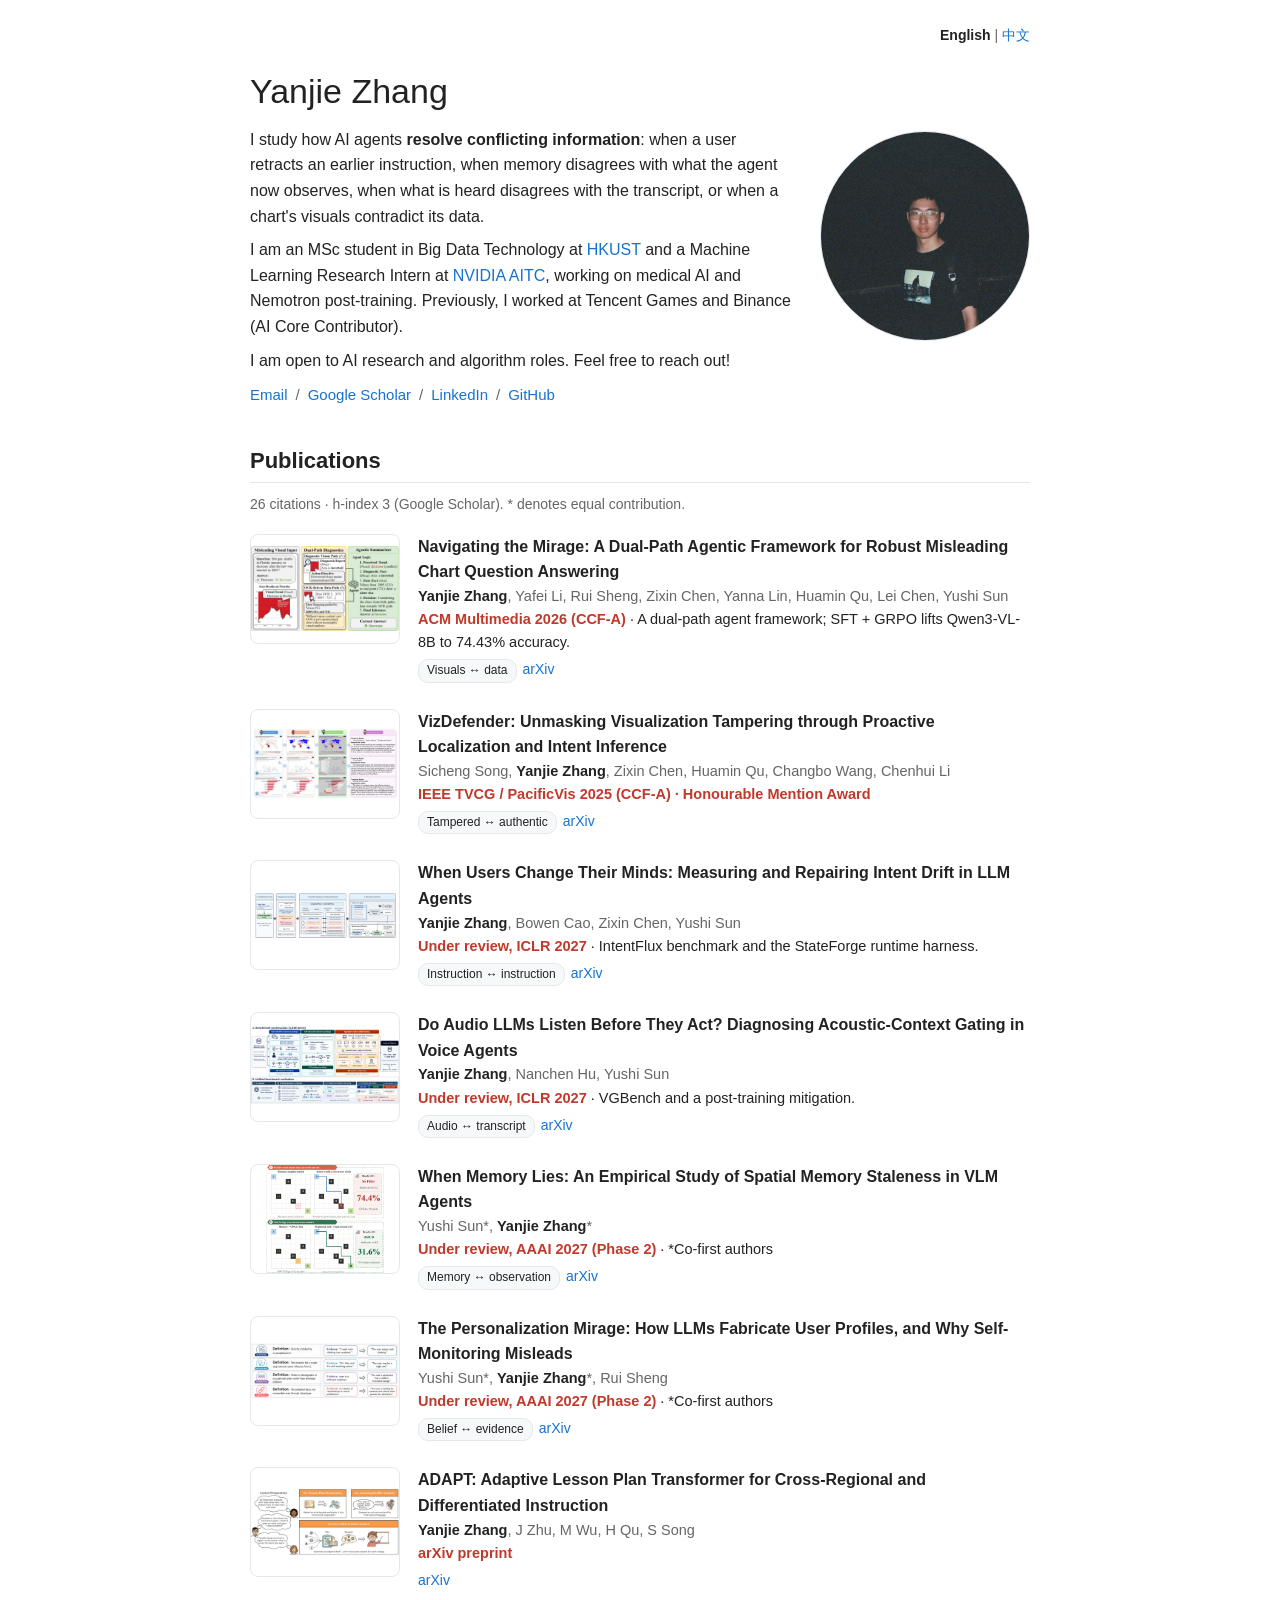
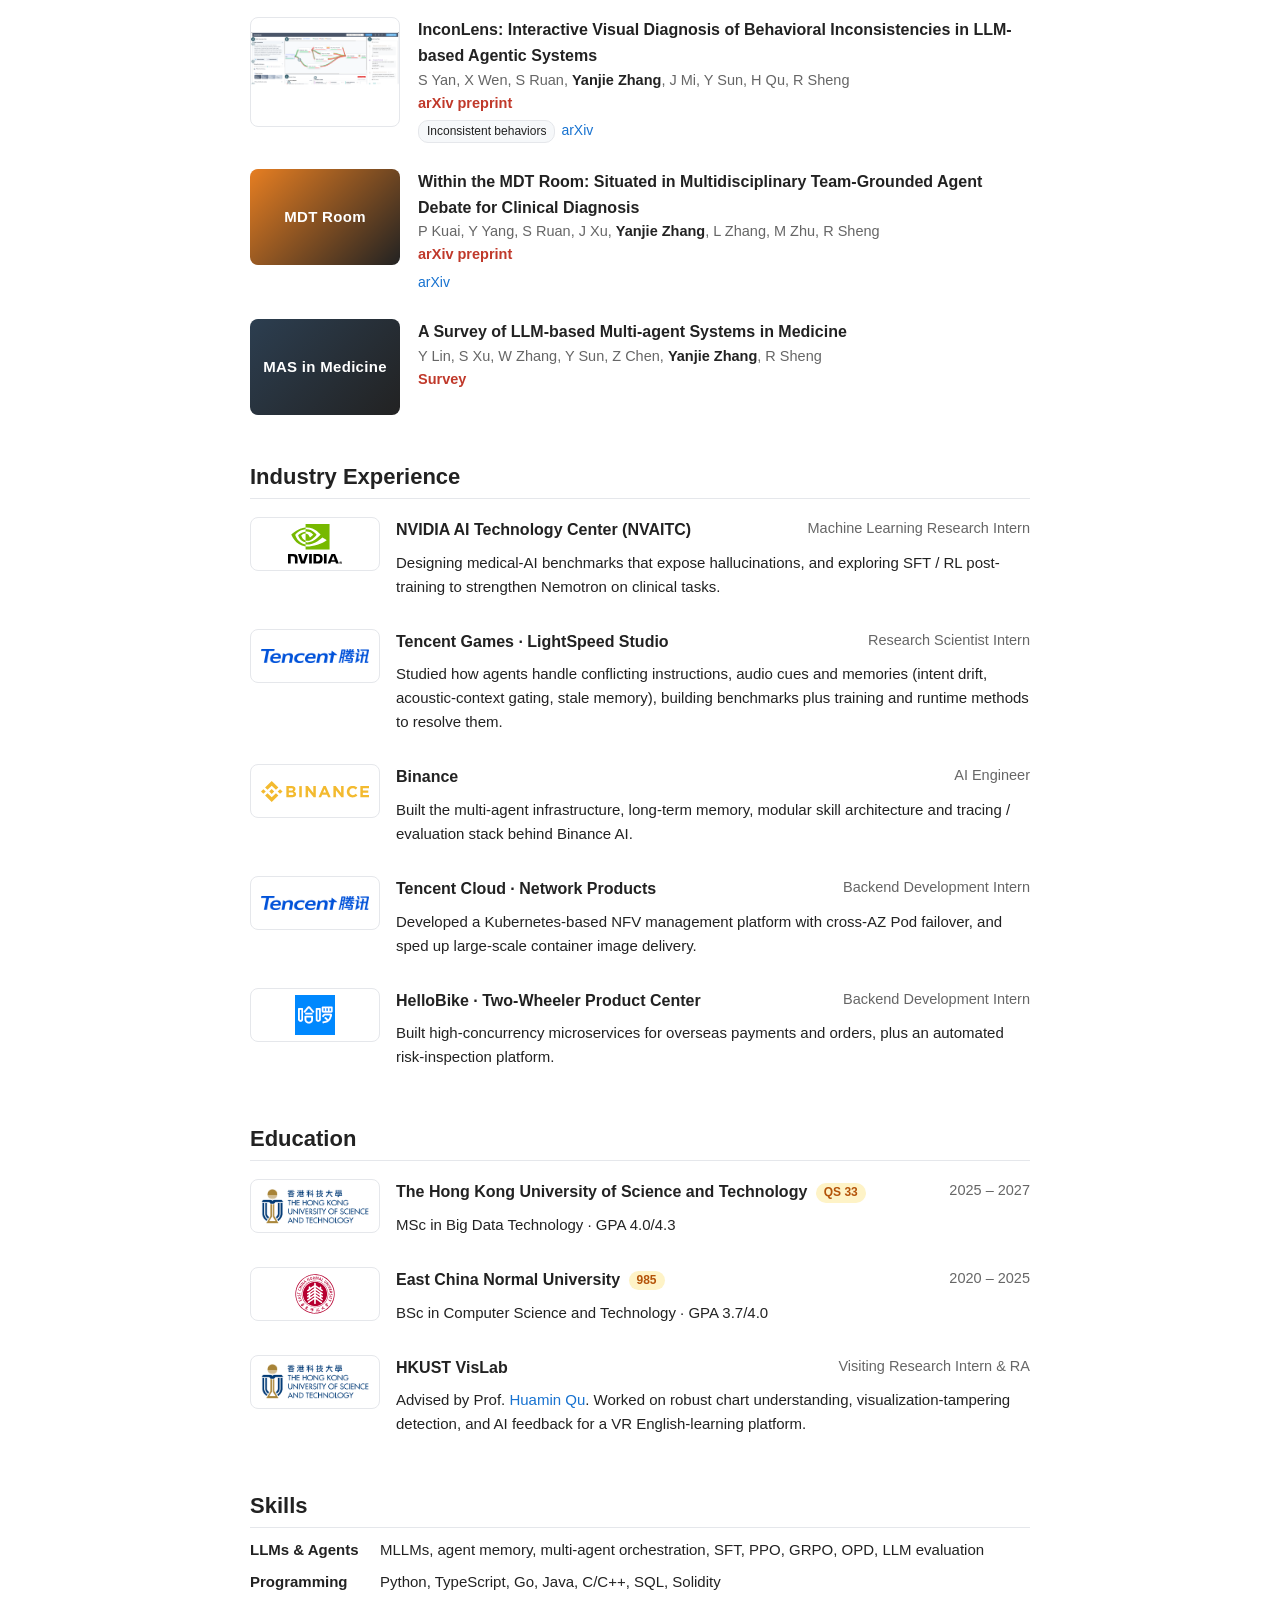
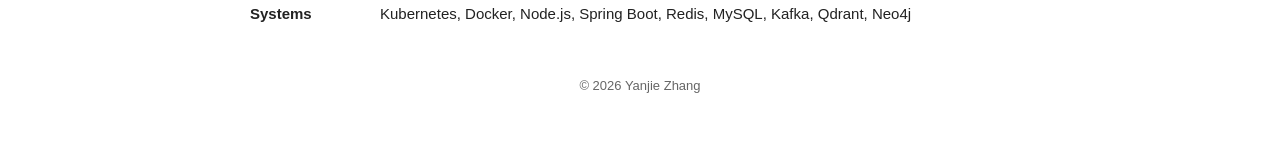
==== index.html @ 0772590c "Add personal website (EN/ZH) Co-Authored-By: Claude Sonnet 5.5 <noreply@anthropic.com>" ====
<!doctype html>
<html lang="en"><head><meta charset="utf-8"><meta name="viewport" content="width=device-width,initial-scale=1">
<title>Yanjie Zhang</title>
<meta name="description" content="Yanjie Zhang — researching how AI agents resolve conflicting information. MSc at HKUST, research intern at NVIDIA AITC.">
<link rel="stylesheet" href="assets/style.css"></head><body><div class="wrap">
<div class="lang"><b>English</b> | <a href="zh/">中文</a></div>
<div class="intro"><div class="text"><h1>Yanjie Zhang</h1>
<p>I study how AI agents <b>resolve conflicting information</b>: when a user retracts an earlier instruction, when memory disagrees with what the agent now observes, when what is heard disagrees with the transcript, or when a chart's visuals contradict its data.</p>
<p>I am an MSc student in Big Data Technology at <a href='https://hkust.edu.hk'>HKUST</a> and a Machine Learning Research Intern at <a href='https://www.nvidia.com'>NVIDIA AITC</a>, working on medical AI and Nemotron post-training. Previously, I worked at Tencent Games and Binance (AI Core Contributor).</p>
<p>I am open to AI research and algorithm roles. Feel free to reach out!</p>
<div class="links"><a href="mailto:yjzhang416@gmail.com">Email</a><a href="https://scholar.google.com/citations?user=QmD_SgkAAAAJ">Google Scholar</a><a href="https://www.linkedin.com/in/zhangyanjie/">LinkedIn</a><a href="https://github.com/doudouwer">GitHub</a></div></div>
<img src="assets/avatar.jpg" alt="Yanjie Zhang"></div>
<h2>Publications</h2>
<p style="font-size:14px;color:var(--muted)">26 citations · h-index 3 (Google Scholar). * denotes equal contribution.</p>
<div class="pub"><div class="thumb img"><img src="assets/teasers/mirage.png" alt="MIRAGE" loading="lazy"></div><div><div class="t">Navigating the Mirage: A Dual-Path Agentic Framework for Robust Misleading Chart Question Answering</div><div class="a"><b>Yanjie Zhang</b>, Yafei Li, Rui Sheng, Zixin Chen, Yanna Lin, Huamin Qu, Lei Chen, Yushi Sun</div><div class="v"><em>ACM Multimedia 2026 (CCF-A)</em> · A dual-path agent framework; SFT + GRPO lifts Qwen3-VL-8B to 74.43% accuracy.</div><div class="l"><span class="tag" data-tip="A chart's visual trend says one thing, its underlying data another." tabindex="0">Visuals ↔ data</span><a href="https://arxiv.org/abs/2603.28583">arXiv</a></div></div></div><div class="pub"><div class="thumb img"><img src="assets/teasers/vizdefender.jpg" alt="VizDefender" loading="lazy"></div><div><div class="t">VizDefender: Unmasking Visualization Tampering through Proactive Localization and Intent Inference</div><div class="a">Sicheng Song, <b>Yanjie Zhang</b>, Zixin Chen, Huamin Qu, Changbo Wang, Chenhui Li</div><div class="v"><em>IEEE TVCG / PacificVis 2025 (CCF-A) · Honourable Mention Award</em></div><div class="l"><span class="tag" data-tip="The tampered chart contradicts the original; localize where and infer why." tabindex="0">Tampered ↔ authentic</span><a href="https://arxiv.org/abs/2512.18853">arXiv</a></div></div></div><div class="pub"><div class="thumb img"><img src="assets/teasers/intentflux.jpg" alt="IntentFlux" loading="lazy"></div><div><div class="t">When Users Change Their Minds: Measuring and Repairing Intent Drift in LLM Agents</div><div class="a"><b>Yanjie Zhang</b>, Bowen Cao, Zixin Chen, Yushi Sun</div><div class="v"><em>Under review, ICLR 2027</em> · IntentFlux benchmark and the StateForge runtime harness.</div><div class="l"><span class="tag" data-tip="The user's later instruction retracts or replaces an earlier one." tabindex="0">Instruction ↔ instruction</span><a href="https://arxiv.org/abs/2609.32520">arXiv</a></div></div></div><div class="pub"><div class="thumb img"><img src="assets/teasers/vgbench.jpg" alt="VGBench" loading="lazy"></div><div><div class="t">Do Audio LLMs Listen Before They Act? Diagnosing Acoustic-Context Gating in Voice Agents</div><div class="a"><b>Yanjie Zhang</b>, Nanchen Hu, Yushi Sun</div><div class="v"><em>Under review, ICLR 2027</em> · VGBench and a post-training mitigation.</div><div class="l"><span class="tag" data-tip="The transcript says "act", the acoustic scene says "not for me"." tabindex="0">Audio ↔ transcript</span><a href="https://arxiv.org/abs/2609.32536">arXiv</a></div></div></div><div class="pub"><div class="thumb img"><img src="assets/teasers/memory.png" alt="When Memory Lies" loading="lazy"></div><div><div class="t">When Memory Lies: An Empirical Study of Spatial Memory Staleness in VLM Agents</div><div class="a">Yushi Sun*, <b>Yanjie Zhang</b>*</div><div class="v"><em>Under review, AAAI 2027 (Phase 2)</em> · *Co-first authors</div><div class="l"><span class="tag" data-tip="The agent's stored memory no longer matches what it now observes." tabindex="0">Memory ↔ observation</span><a href="https://arxiv.org/abs/2608.04574">arXiv</a></div></div></div><div class="pub"><div class="thumb img"><img src="assets/teasers/mirage2.jpg" alt="Personalization Mirage" loading="lazy"></div><div><div class="t">The Personalization Mirage: How LLMs Fabricate User Profiles, and Why Self-Monitoring Misleads</div><div class="a">Yushi Sun*, <b>Yanjie Zhang</b>*, Rui Sheng</div><div class="v"><em>Under review, AAAI 2027 (Phase 2)</em> · *Co-first authors</div><div class="l"><span class="tag" data-tip="The model's inferred profile goes beyond the evidence it was given." tabindex="0">Belief ↔ evidence</span><a href="https://arxiv.org/abs/2608.04570">arXiv</a></div></div></div><div class="pub"><div class="thumb img"><img src="assets/teasers/adapt.jpg" alt="ADAPT" loading="lazy"></div><div><div class="t">ADAPT: Adaptive Lesson Plan Transformer for Cross-Regional and Differentiated Instruction</div><div class="a"><b>Yanjie Zhang</b>, J Zhu, M Wu, H Qu, S Song</div><div class="v"><em>arXiv preprint</em></div><div class="l"><a href="https://arxiv.org/abs/2606.17633">arXiv</a></div></div></div><div class="pub"><div class="thumb img"><img src="assets/teasers/inconlens.png" alt="InconLens" loading="lazy"></div><div><div class="t">InconLens: Interactive Visual Diagnosis of Behavioral Inconsistencies in LLM-based Agentic Systems</div><div class="a">S Yan, X Wen, S Ruan, <b>Yanjie Zhang</b>, J Mi, Y Sun, H Qu, R Sheng</div><div class="v"><em>arXiv preprint</em></div><div class="l"><span class="tag" data-tip="The agent's behaviors across runs disagree with each other." tabindex="0">Inconsistent behaviors</span><a href="https://arxiv.org/abs/2603.28106">arXiv</a></div></div></div><div class="pub"><div class="thumb" style="background:linear-gradient(135deg,#e67e22,#222)">MDT Room</div><div><div class="t">Within the MDT Room: Situated in Multidisciplinary Team-Grounded Agent Debate for Clinical Diagnosis</div><div class="a">P Kuai, Y Yang, S Ruan, J Xu, <b>Yanjie Zhang</b>, L Zhang, M Zhu, R Sheng</div><div class="v"><em>arXiv preprint</em></div><div class="l"><a href="https://arxiv.org/abs/2603.28393">arXiv</a></div></div></div><div class="pub"><div class="thumb" style="background:linear-gradient(135deg,#2c3e50,#222)">MAS in Medicine</div><div><div class="t">A Survey of LLM-based Multi-agent Systems in Medicine</div><div class="a">Y Lin, S Xu, W Zhang, Y Sun, Z Chen, <b>Yanjie Zhang</b>, R Sheng</div><div class="v"><em>Survey</em></div><div class="l"></div></div></div>
<h2>Industry Experience</h2><div class="item"><div class="logo"><img src="assets/logos/nvidia.svg" alt=""></div><div class="body"><div class="h"><span class="n">NVIDIA AI Technology Center (NVAITC)</span><span class="r">Machine Learning Research Intern</span></div><p>Designing medical-AI benchmarks that expose hallucinations, and exploring SFT / RL post-training to strengthen Nemotron on clinical tasks.</p></div></div><div class="item"><div class="logo"><img src="assets/logos/tencent.svg" alt=""></div><div class="body"><div class="h"><span class="n">Tencent Games · LightSpeed Studio</span><span class="r">Research Scientist Intern</span></div><p>Studied how agents handle conflicting instructions, audio cues and memories (intent drift, acoustic-context gating, stale memory), building benchmarks plus training and runtime methods to resolve them.</p></div></div><div class="item"><div class="logo"><img src="assets/logos/binance.svg" alt=""></div><div class="body"><div class="h"><span class="n">Binance</span><span class="r">AI Engineer</span></div><p>Built the multi-agent infrastructure, long-term memory, modular skill architecture and tracing / evaluation stack behind Binance AI.</p></div></div><div class="item"><div class="logo"><img src="assets/logos/tencent.svg" alt=""></div><div class="body"><div class="h"><span class="n">Tencent Cloud · Network Products</span><span class="r">Backend Development Intern</span></div><p>Developed a Kubernetes-based NFV management platform with cross-AZ Pod failover, and sped up large-scale container image delivery.</p></div></div><div class="item"><div class="logo"><img src="assets/logos/hellobike.png" alt="HelloBike"></div><div class="body"><div class="h"><span class="n">HelloBike · Two-Wheeler Product Center</span><span class="r">Backend Development Intern</span></div><p>Built high-concurrency microservices for overseas payments and orders, plus an automated risk-inspection platform.</p></div></div>
<h2>Education</h2><div class="item"><div class="logo"><img src="assets/logos/hkust.png" alt="HKUST"></div><div class="body"><div class="h"><span class="n">The Hong Kong University of Science and Technology <span class="badge">QS 33</span></span><span class="r">2025 – 2027</span></div><p>MSc in Big Data Technology · GPA 4.0/4.3</p></div></div>
<div class="item"><div class="logo"><img src="assets/logos/ecnu.svg" alt="ECNU"></div><div class="body"><div class="h"><span class="n">East China Normal University <span class="badge">985</span></span><span class="r">2020 – 2025</span></div><p>BSc in Computer Science and Technology · GPA 3.7/4.0</p></div></div>
<div class="item"><div class="logo"><img src="assets/logos/hkust.png" alt="HKUST"></div><div class="body"><div class="h"><span class="n">HKUST VisLab</span><span class="r">Visiting Research Intern & RA</span></div><p>Advised by Prof. <a href='https://huamin.org'>Huamin Qu</a>. Worked on robust chart understanding, visualization-tampering detection, and AI feedback for a VR English-learning platform.</p></div></div>
<h2>Skills</h2><div class="skills">
<p><b>LLMs &amp; Agents</b>MLLMs, agent memory, multi-agent orchestration, SFT, PPO, GRPO, OPD, LLM evaluation</p>
<p><b>Programming</b>Python, TypeScript, Go, Java, C/C++, SQL, Solidity</p>
<p><b>Systems</b>Kubernetes, Docker, Node.js, Spring Boot, Redis, MySQL, Kafka, Qdrant, Neo4j</p></div>
<footer>© 2026 Yanjie Zhang</footer></div><script src="assets/site.js"></script></body></html>
---- assets/style.css ----
:root{--bg:#fff;--fg:#222;--muted:#666;--link:#1772d0;--hl:#f09228;--card:#f6f8fa;--line:#e5e7eb}
@media(prefers-color-scheme:dark){:root{--bg:#14171a;--fg:#e6e6e6;--muted:#9aa0a6;--link:#6ab0ff;--hl:#f5a54a;--card:#1d2125;--line:#2b3036}}
*{box-sizing:border-box}
body{margin:0;background:var(--bg);color:var(--fg);font:16px/1.6 Lato,"Helvetica Neue",Arial,"PingFang SC","Hiragino Sans GB","Microsoft YaHei",sans-serif}
a{color:var(--link);text-decoration:none}a:hover{color:var(--hl);text-decoration:underline}
.wrap{max-width:820px;margin:0 auto;padding:24px 20px 60px}
.lang{text-align:right;font-size:14px;color:var(--muted)}
.lang b{color:var(--fg)}
.intro{display:flex;gap:28px;align-items:center;margin:18px 0 8px}
.intro .text{flex:1}
.intro img{width:210px;height:210px;border-radius:50%;object-fit:cover;border:1px solid var(--line)}
h1{font-size:34px;font-weight:400;margin:0 0 4px}
h2{font-size:22px;font-weight:600;margin:36px 0 10px;padding-bottom:4px;border-bottom:1px solid var(--line)}
p{margin:8px 0}
.links{margin-top:10px;font-size:15px}
.links a+a::before{content:"/";color:var(--muted);margin:0 8px}
.news{list-style:none;padding:0;margin:0}
.news li{display:flex;gap:14px;margin:6px 0}
.news .d{flex:0 0 78px;color:var(--muted);font-size:14px;padding-top:2px}
.pub{display:flex;gap:18px;margin:18px 0;align-items:flex-start}
.thumb{flex:0 0 150px;height:96px;border-radius:8px;display:flex;align-items:center;justify-content:center;color:#fff;font-weight:700;font-size:15px;text-align:center;padding:6px;letter-spacing:.3px}
.pub .t{font-weight:700}
.pub .a{font-size:14.5px;color:var(--muted)}
.pub .a b{color:var(--fg);font-weight:700}
.pub .v{font-size:14.5px}
.pub .v em{color:#c0392b;font-style:normal;font-weight:600}
.tag{display:inline-block;font-size:12px;padding:1px 8px;border-radius:10px;background:var(--card);border:1px solid var(--line);margin-right:6px}
.pub .l{font-size:14px;margin-top:2px}
.item{margin:14px 0}
.item .h{display:flex;justify-content:space-between;gap:10px;flex-wrap:wrap}
.item .h .n{font-weight:700}
.item .h .r{color:var(--muted);font-size:14.5px}
.item p{font-size:15px;color:var(--fg)}
.skills p{font-size:15px}
.skills b{display:inline-block;min-width:130px}
footer{margin-top:50px;color:var(--muted);font-size:13px;text-align:center}
@media(max-width:640px){.intro{flex-direction:column-reverse;text-align:left;align-items:flex-start}.intro img{width:160px;height:160px}.pub{flex-direction:column}.thumb{flex:none;width:100%}.news .d{flex-basis:64px}}
.thumb img{width:100%;height:100%;object-fit:contain;border-radius:8px}
.thumb.img{background:#fff;border:1px solid var(--line);padding:0;height:110px}
.pub .l{margin-top:4px}
.item{display:flex;gap:16px;align-items:flex-start}
.item .logo{flex:0 0 84px;height:28px;display:flex;align-items:center;margin-top:2px}
.item .logo img{max-width:84px;max-height:26px;object-fit:contain}
.item .logo span{font-size:12px;font-weight:700;color:#fff;background:#6b7280;border-radius:5px;padding:2px 7px;letter-spacing:.4px}
.item .body{flex:1;min-width:0}
.theme{background:var(--card);border:1px solid var(--line);border-radius:10px;padding:10px 16px;margin:14px 0}
.theme ul{margin:6px 0 4px;padding-left:20px;font-size:15px}
@media(max-width:640px){.item{flex-direction:column;gap:6px}.thumb.img{height:auto;aspect-ratio:16/9}}
.item .logo{flex:0 0 130px;height:54px;background:#fff;border:1px solid var(--line);border-radius:8px;padding:6px 10px;justify-content:center;margin-top:0}
.item .logo img{max-width:100%;max-height:100%;width:auto;height:auto}
.item .logo span{background:none;color:#444;font-size:13px}
.badge{display:inline-block;font-size:12px;font-weight:600;color:#b45309;background:#fef3c7;border-radius:10px;padding:0 8px;margin-left:4px;vertical-align:1px}
@media(max-width:640px){.item .logo{flex:none;width:130px}}
/* interactions */
.pub,.item{transition:transform .2s,background .2s;border-radius:10px}
.pub{padding:8px;margin:10px -8px}
.pub:hover{background:var(--card)}
.thumb.img{overflow:hidden;cursor:zoom-in}
.thumb.img img{transition:transform .35s}
.pub:hover .thumb.img img{transform:scale(1.06)}
.item{padding:8px;margin:6px -8px}
.item:hover{background:var(--card)}
.item .logo{transition:transform .2s,box-shadow .2s}
.item:hover .logo{transform:translateY(-2px);box-shadow:0 4px 12px rgba(0,0,0,.12)}
.tag{position:relative;cursor:help}
.tag[data-tip]::after{content:attr(data-tip);position:absolute;left:0;bottom:calc(100% + 8px);width:230px;background:var(--fg);color:var(--bg);font-size:12.5px;line-height:1.4;padding:7px 10px;border-radius:8px;opacity:0;transform:translateY(4px);pointer-events:none;transition:.18s;z-index:5;white-space:normal}
.tag[data-tip]:hover::after,.tag[data-tip]:focus::after{opacity:1;transform:none}
.reveal{opacity:0;transform:translateY(14px);transition:opacity .6s,transform .6s}
.reveal.in{opacity:1;transform:none}
.lb{position:fixed;inset:0;background:rgba(0,0,0,.82);display:flex;align-items:center;justify-content:center;z-index:50;cursor:zoom-out;opacity:0;pointer-events:none;transition:opacity .2s;padding:20px}
.lb.on{opacity:1;pointer-events:auto}
.lb img{max-width:min(1100px,100%);max-height:90vh;background:#fff;border-radius:10px}
@media(prefers-reduced-motion:reduce){.reveal{opacity:1;transform:none;transition:none}.pub:hover .thumb.img img{transform:none}}
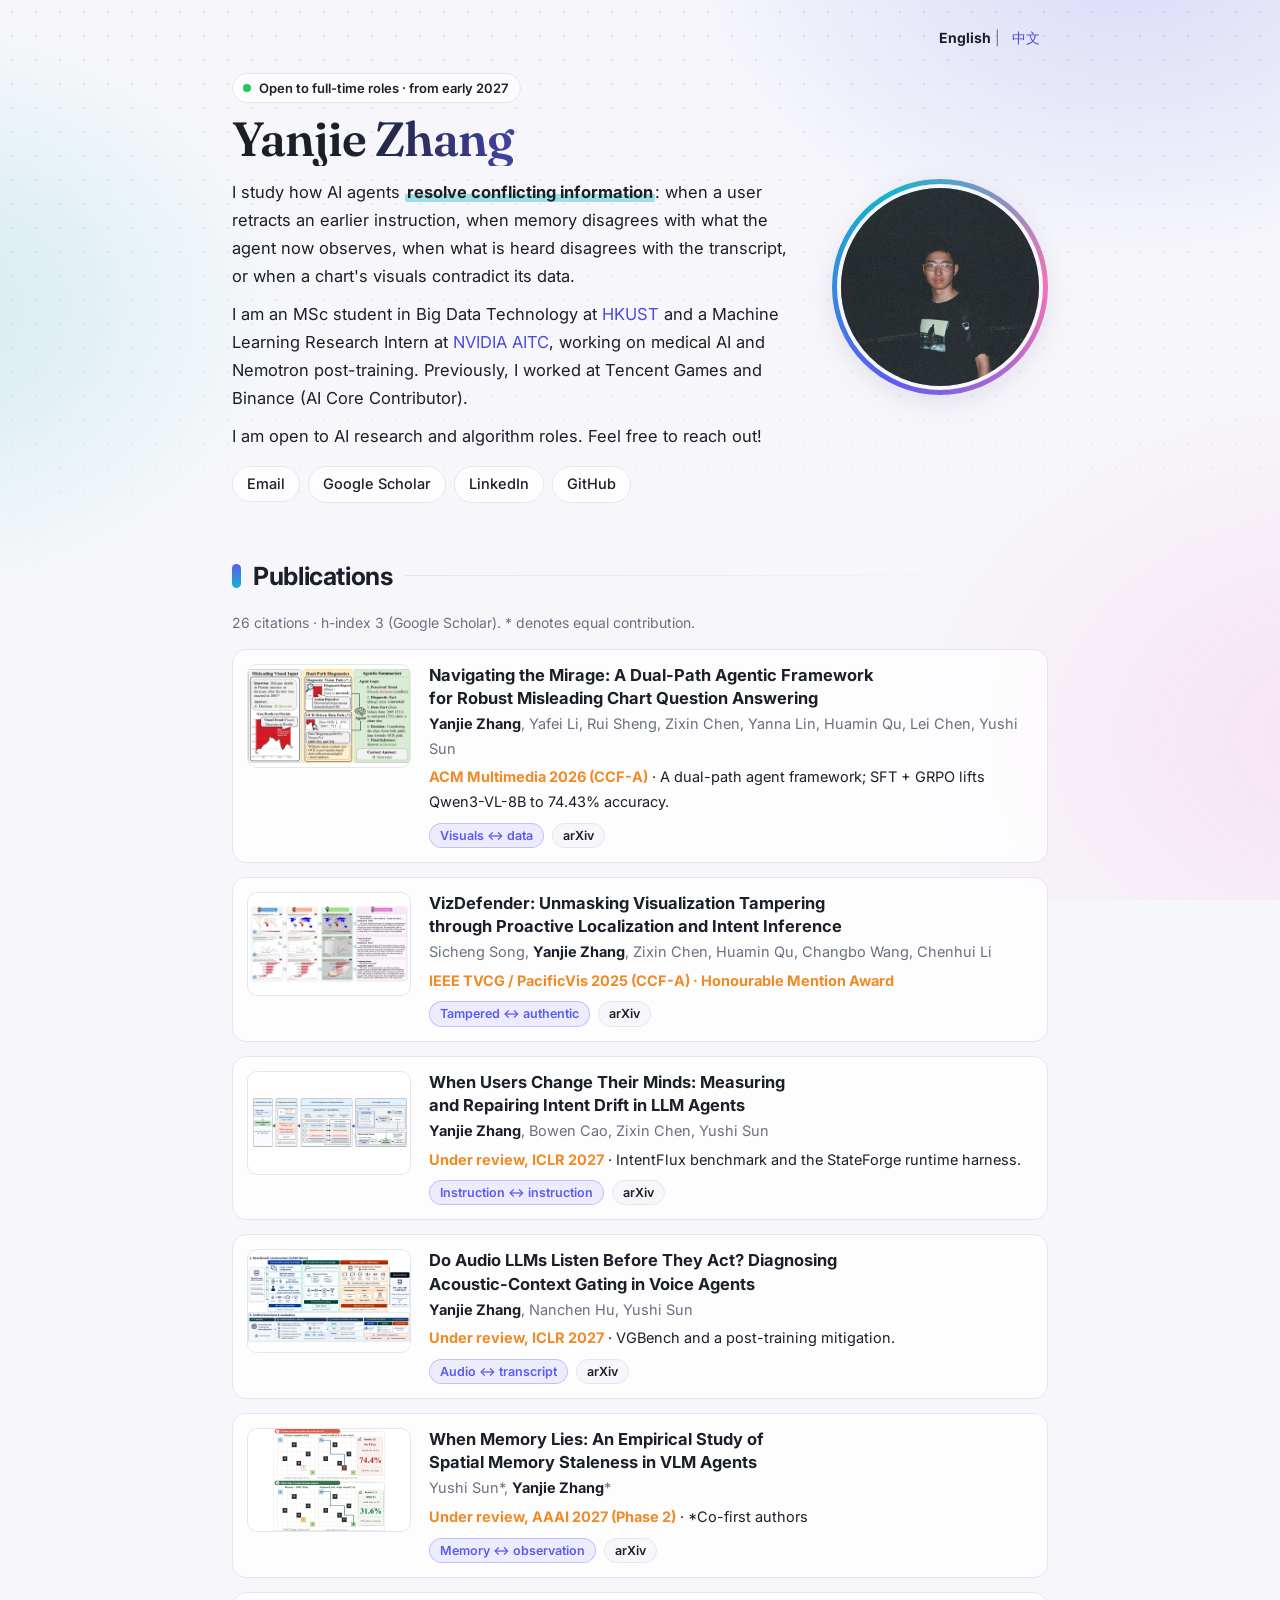
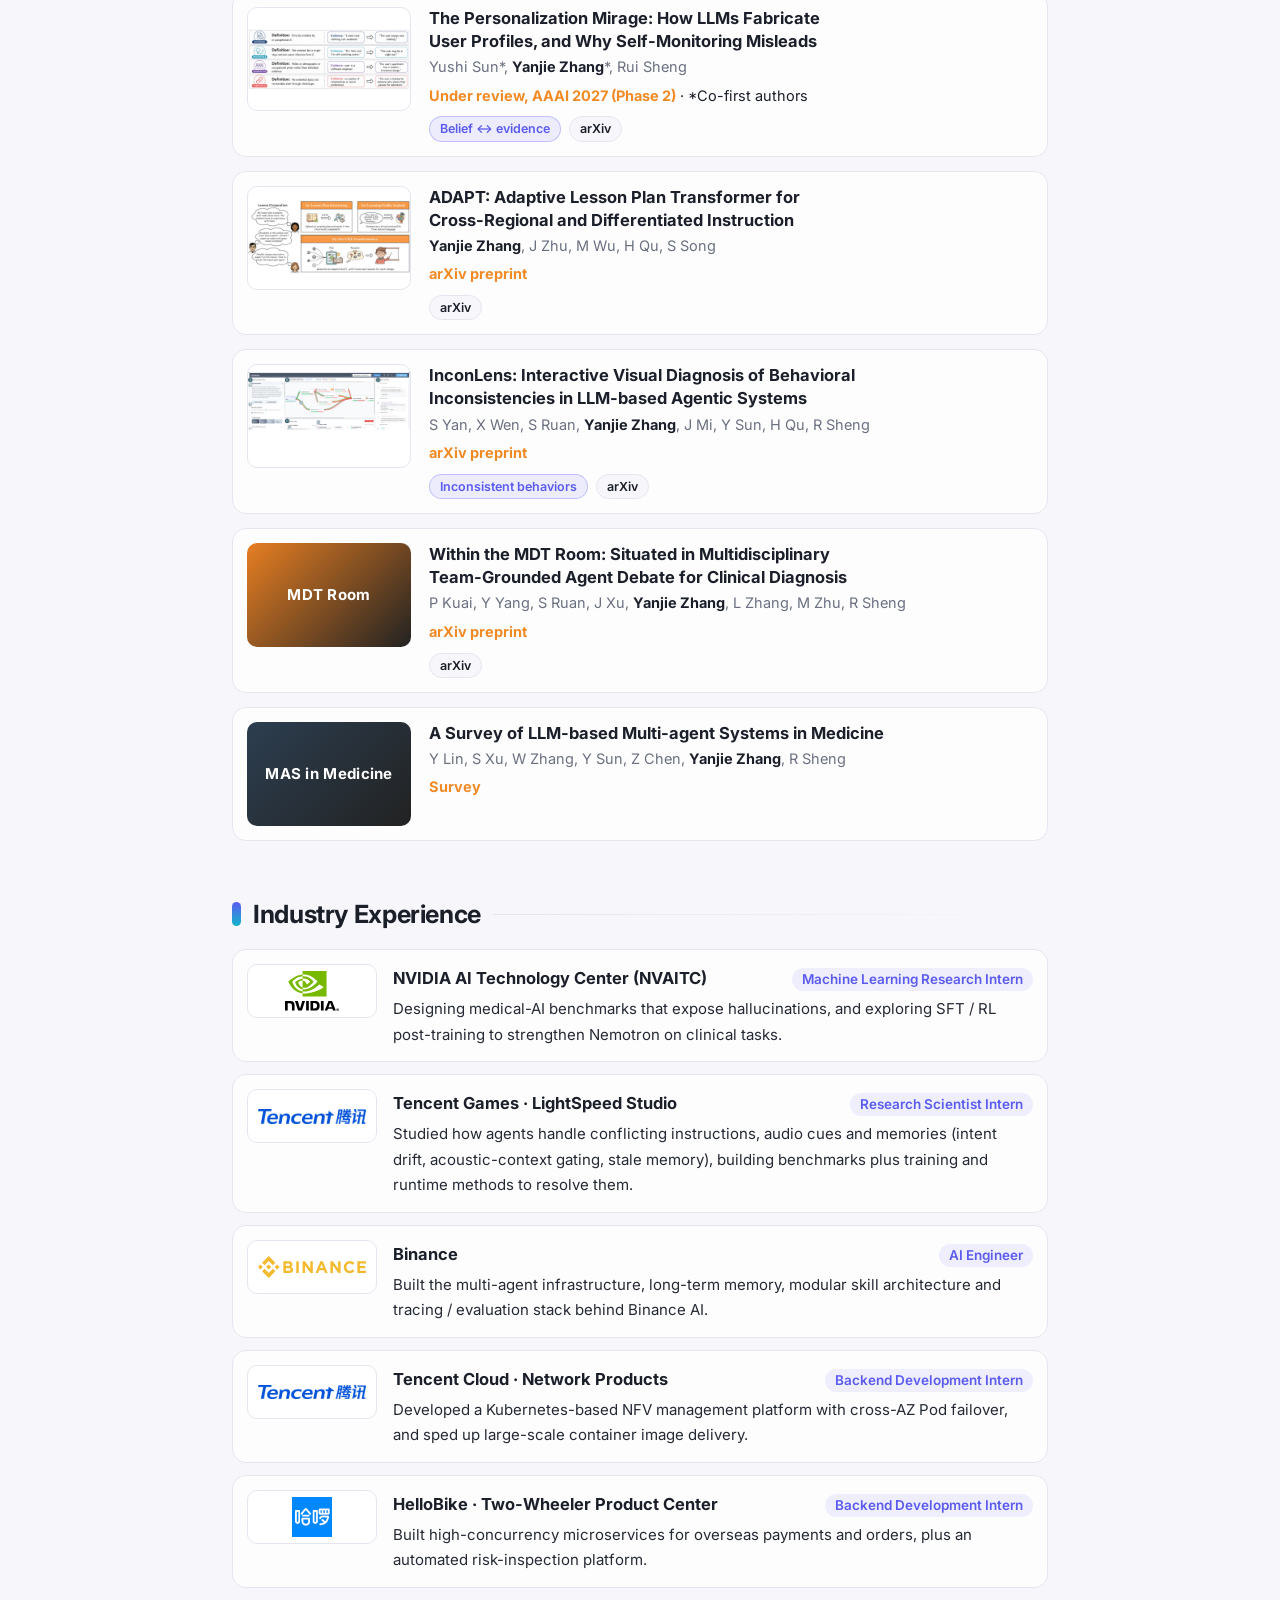
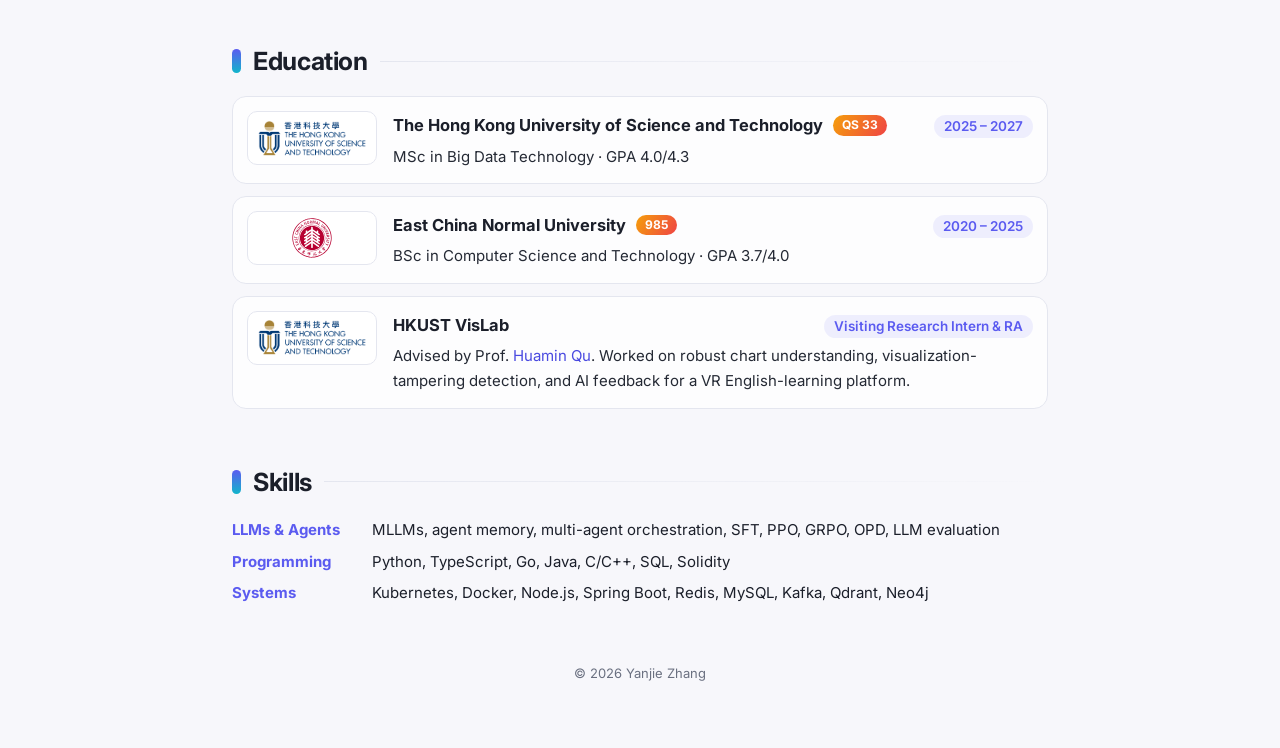
==== commit fcd9685b: "Refresh typography, background and card styling Co-Authored-By: Claude Sonnet 5.5 <noreply@anthropic" ====
--- a/index.html
+++ b/index.html
@@ -2,16 +2,16 @@
 <html lang="en"><head><meta charset="utf-8"><meta name="viewport" content="width=device-width,initial-scale=1">
 <title>Yanjie Zhang</title>
 <meta name="description" content="Yanjie Zhang — researching how AI agents resolve conflicting information. MSc at HKUST, research intern at NVIDIA AITC.">
-<link rel="stylesheet" href="assets/style.css"></head><body><div class="wrap">
+<link rel="preconnect" href="https://fonts.googleapis.com"><link rel="preconnect" href="https://fonts.gstatic.com" crossorigin><link rel="stylesheet" href="https://fonts.googleapis.com/css2?family=Fraunces:opsz,wght@9..144,600&family=Inter:wght@400;500;600;700&display=swap"><link rel="stylesheet" href="assets/style.css"></head><body><div class="wrap">
 <div class="lang"><b>English</b> | <a href="zh/">中文</a></div>
-<div class="intro"><div class="text"><h1>Yanjie Zhang</h1>
-<p>I study how AI agents <b>resolve conflicting information</b>: when a user retracts an earlier instruction, when memory disagrees with what the agent now observes, when what is heard disagrees with the transcript, or when a chart's visuals contradict its data.</p>
+<div class="intro"><div class="text"><div class="status"><i></i>Open to full-time roles · from early 2027</div><h1>Yanjie Zhang</h1>
+<p>I study how AI agents <b class='hl'>resolve conflicting information</b>: when a user retracts an earlier instruction, when memory disagrees with what the agent now observes, when what is heard disagrees with the transcript, or when a chart's visuals contradict its data.</p>
 <p>I am an MSc student in Big Data Technology at <a href='https://hkust.edu.hk'>HKUST</a> and a Machine Learning Research Intern at <a href='https://www.nvidia.com'>NVIDIA AITC</a>, working on medical AI and Nemotron post-training. Previously, I worked at Tencent Games and Binance (AI Core Contributor).</p>
 <p>I am open to AI research and algorithm roles. Feel free to reach out!</p>
 <div class="links"><a href="mailto:yjzhang416@gmail.com">Email</a><a href="https://scholar.google.com/citations?user=QmD_SgkAAAAJ">Google Scholar</a><a href="https://www.linkedin.com/in/zhangyanjie/">LinkedIn</a><a href="https://github.com/doudouwer">GitHub</a></div></div>
-<img src="assets/avatar.jpg" alt="Yanjie Zhang"></div>
+<div class="avatar"><img src="assets/avatar.jpg" alt="Yanjie Zhang"></div></div>
 <h2>Publications</h2>
-<p style="font-size:14px;color:var(--muted)">26 citations · h-index 3 (Google Scholar). * denotes equal contribution.</p>
+<p class="meta">26 citations · h-index 3 (Google Scholar). * denotes equal contribution.</p>
 <div class="pub"><div class="thumb img"><img src="assets/teasers/mirage.png" alt="MIRAGE" loading="lazy"></div><div><div class="t">Navigating the Mirage: A Dual-Path Agentic Framework for Robust Misleading Chart Question Answering</div><div class="a"><b>Yanjie Zhang</b>, Yafei Li, Rui Sheng, Zixin Chen, Yanna Lin, Huamin Qu, Lei Chen, Yushi Sun</div><div class="v"><em>ACM Multimedia 2026 (CCF-A)</em> · A dual-path agent framework; SFT + GRPO lifts Qwen3-VL-8B to 74.43% accuracy.</div><div class="l"><span class="tag" data-tip="A chart's visual trend says one thing, its underlying data another." tabindex="0">Visuals ↔ data</span><a href="https://arxiv.org/abs/2603.28583">arXiv</a></div></div></div><div class="pub"><div class="thumb img"><img src="assets/teasers/vizdefender.jpg" alt="VizDefender" loading="lazy"></div><div><div class="t">VizDefender: Unmasking Visualization Tampering through Proactive Localization and Intent Inference</div><div class="a">Sicheng Song, <b>Yanjie Zhang</b>, Zixin Chen, Huamin Qu, Changbo Wang, Chenhui Li</div><div class="v"><em>IEEE TVCG / PacificVis 2025 (CCF-A) · Honourable Mention Award</em></div><div class="l"><span class="tag" data-tip="The tampered chart contradicts the original; localize where and infer why." tabindex="0">Tampered ↔ authentic</span><a href="https://arxiv.org/abs/2512.18853">arXiv</a></div></div></div><div class="pub"><div class="thumb img"><img src="assets/teasers/intentflux.jpg" alt="IntentFlux" loading="lazy"></div><div><div class="t">When Users Change Their Minds: Measuring and Repairing Intent Drift in LLM Agents</div><div class="a"><b>Yanjie Zhang</b>, Bowen Cao, Zixin Chen, Yushi Sun</div><div class="v"><em>Under review, ICLR 2027</em> · IntentFlux benchmark and the StateForge runtime harness.</div><div class="l"><span class="tag" data-tip="The user's later instruction retracts or replaces an earlier one." tabindex="0">Instruction ↔ instruction</span><a href="https://arxiv.org/abs/2609.32520">arXiv</a></div></div></div><div class="pub"><div class="thumb img"><img src="assets/teasers/vgbench.jpg" alt="VGBench" loading="lazy"></div><div><div class="t">Do Audio LLMs Listen Before They Act? Diagnosing Acoustic-Context Gating in Voice Agents</div><div class="a"><b>Yanjie Zhang</b>, Nanchen Hu, Yushi Sun</div><div class="v"><em>Under review, ICLR 2027</em> · VGBench and a post-training mitigation.</div><div class="l"><span class="tag" data-tip="The transcript says "act", the acoustic scene says "not for me"." tabindex="0">Audio ↔ transcript</span><a href="https://arxiv.org/abs/2609.32536">arXiv</a></div></div></div><div class="pub"><div class="thumb img"><img src="assets/teasers/memory.png" alt="When Memory Lies" loading="lazy"></div><div><div class="t">When Memory Lies: An Empirical Study of Spatial Memory Staleness in VLM Agents</div><div class="a">Yushi Sun*, <b>Yanjie Zhang</b>*</div><div class="v"><em>Under review, AAAI 2027 (Phase 2)</em> · *Co-first authors</div><div class="l"><span class="tag" data-tip="The agent's stored memory no longer matches what it now observes." tabindex="0">Memory ↔ observation</span><a href="https://arxiv.org/abs/2608.04574">arXiv</a></div></div></div><div class="pub"><div class="thumb img"><img src="assets/teasers/mirage2.jpg" alt="Personalization Mirage" loading="lazy"></div><div><div class="t">The Personalization Mirage: How LLMs Fabricate User Profiles, and Why Self-Monitoring Misleads</div><div class="a">Yushi Sun*, <b>Yanjie Zhang</b>*, Rui Sheng</div><div class="v"><em>Under review, AAAI 2027 (Phase 2)</em> · *Co-first authors</div><div class="l"><span class="tag" data-tip="The model's inferred profile goes beyond the evidence it was given." tabindex="0">Belief ↔ evidence</span><a href="https://arxiv.org/abs/2608.04570">arXiv</a></div></div></div><div class="pub"><div class="thumb img"><img src="assets/teasers/adapt.jpg" alt="ADAPT" loading="lazy"></div><div><div class="t">ADAPT: Adaptive Lesson Plan Transformer for Cross-Regional and Differentiated Instruction</div><div class="a"><b>Yanjie Zhang</b>, J Zhu, M Wu, H Qu, S Song</div><div class="v"><em>arXiv preprint</em></div><div class="l"><a href="https://arxiv.org/abs/2606.17633">arXiv</a></div></div></div><div class="pub"><div class="thumb img"><img src="assets/teasers/inconlens.png" alt="InconLens" loading="lazy"></div><div><div class="t">InconLens: Interactive Visual Diagnosis of Behavioral Inconsistencies in LLM-based Agentic Systems</div><div class="a">S Yan, X Wen, S Ruan, <b>Yanjie Zhang</b>, J Mi, Y Sun, H Qu, R Sheng</div><div class="v"><em>arXiv preprint</em></div><div class="l"><span class="tag" data-tip="The agent's behaviors across runs disagree with each other." tabindex="0">Inconsistent behaviors</span><a href="https://arxiv.org/abs/2603.28106">arXiv</a></div></div></div><div class="pub"><div class="thumb" style="background:linear-gradient(135deg,#e67e22,#222)">MDT Room</div><div><div class="t">Within the MDT Room: Situated in Multidisciplinary Team-Grounded Agent Debate for Clinical Diagnosis</div><div class="a">P Kuai, Y Yang, S Ruan, J Xu, <b>Yanjie Zhang</b>, L Zhang, M Zhu, R Sheng</div><div class="v"><em>arXiv preprint</em></div><div class="l"><a href="https://arxiv.org/abs/2603.28393">arXiv</a></div></div></div><div class="pub"><div class="thumb" style="background:linear-gradient(135deg,#2c3e50,#222)">MAS in Medicine</div><div><div class="t">A Survey of LLM-based Multi-agent Systems in Medicine</div><div class="a">Y Lin, S Xu, W Zhang, Y Sun, Z Chen, <b>Yanjie Zhang</b>, R Sheng</div><div class="v"><em>Survey</em></div><div class="l"></div></div></div>
 <h2>Industry Experience</h2><div class="item"><div class="logo"><img src="assets/logos/nvidia.svg" alt=""></div><div class="body"><div class="h"><span class="n">NVIDIA AI Technology Center (NVAITC)</span><span class="r">Machine Learning Research Intern</span></div><p>Designing medical-AI benchmarks that expose hallucinations, and exploring SFT / RL post-training to strengthen Nemotron on clinical tasks.</p></div></div><div class="item"><div class="logo"><img src="assets/logos/tencent.svg" alt=""></div><div class="body"><div class="h"><span class="n">Tencent Games · LightSpeed Studio</span><span class="r">Research Scientist Intern</span></div><p>Studied how agents handle conflicting instructions, audio cues and memories (intent drift, acoustic-context gating, stale memory), building benchmarks plus training and runtime methods to resolve them.</p></div></div><div class="item"><div class="logo"><img src="assets/logos/binance.svg" alt=""></div><div class="body"><div class="h"><span class="n">Binance</span><span class="r">AI Engineer</span></div><p>Built the multi-agent infrastructure, long-term memory, modular skill architecture and tracing / evaluation stack behind Binance AI.</p></div></div><div class="item"><div class="logo"><img src="assets/logos/tencent.svg" alt=""></div><div class="body"><div class="h"><span class="n">Tencent Cloud · Network Products</span><span class="r">Backend Development Intern</span></div><p>Developed a Kubernetes-based NFV management platform with cross-AZ Pod failover, and sped up large-scale container image delivery.</p></div></div><div class="item"><div class="logo"><img src="assets/logos/hellobike.png" alt="HelloBike"></div><div class="body"><div class="h"><span class="n">HelloBike · Two-Wheeler Product Center</span><span class="r">Backend Development Intern</span></div><p>Built high-concurrency microservices for overseas payments and orders, plus an automated risk-inspection platform.</p></div></div>
 <h2>Education</h2><div class="item"><div class="logo"><img src="assets/logos/hkust.png" alt="HKUST"></div><div class="body"><div class="h"><span class="n">The Hong Kong University of Science and Technology <span class="badge">QS 33</span></span><span class="r">2025 – 2027</span></div><p>MSc in Big Data Technology · GPA 4.0/4.3</p></div></div>
--- a/assets/style.css
+++ b/assets/style.css
@@ -1,73 +1,95 @@
-:root{--bg:#fff;--fg:#222;--muted:#666;--link:#1772d0;--hl:#f09228;--card:#f6f8fa;--line:#e5e7eb}
-@media(prefers-color-scheme:dark){:root{--bg:#14171a;--fg:#e6e6e6;--muted:#9aa0a6;--link:#6ab0ff;--hl:#f5a54a;--card:#1d2125;--line:#2b3036}}
+:root{
+  --bg:#f7f7fb;--fg:#1b1f2a;--muted:#6a7080;--panel:rgba(255,255,255,.72);--line:#e4e6ef;
+  --a1:#5b5bf0;--a2:#12b5cb;--link:#4a4ae0;--hl:#f08a24;--card:#f0f1f8;
+  --b1:rgba(99,102,241,.20);--b2:rgba(20,184,166,.16);--b3:rgba(244,114,182,.14);--dot:rgba(90,95,140,.16);
+  --shadow:0 8px 28px rgba(60,66,120,.12)
+}
+@media(prefers-color-scheme:dark){:root{
+  --bg:#0b0e1a;--fg:#e8eaf3;--muted:#9aa1b5;--panel:rgba(24,28,46,.72);--line:#252a40;
+  --a1:#8b8bff;--a2:#4fd6e6;--link:#9aa0ff;--hl:#ffb15c;--card:#161a2c;
+  --b1:rgba(99,102,241,.28);--b2:rgba(20,184,166,.18);--b3:rgba(236,72,153,.14);--dot:rgba(160,170,230,.14);
+  --shadow:0 10px 30px rgba(0,0,0,.45)}}
 *{box-sizing:border-box}
-body{margin:0;background:var(--bg);color:var(--fg);font:16px/1.6 Lato,"Helvetica Neue",Arial,"PingFang SC","Hiragino Sans GB","Microsoft YaHei",sans-serif}
-a{color:var(--link);text-decoration:none}a:hover{color:var(--hl);text-decoration:underline}
-.wrap{max-width:820px;margin:0 auto;padding:24px 20px 60px}
+html{scroll-behavior:smooth}
+::selection{background:var(--a1);color:#fff}
+body{margin:0;background:var(--bg);color:var(--fg);font:16.5px/1.7 Inter,"Helvetica Neue",Arial,"PingFang SC","Hiragino Sans GB","Microsoft YaHei",sans-serif;-webkit-font-smoothing:antialiased;position:relative;min-height:100vh}
+body::before{content:"";position:fixed;inset:0;z-index:-2;pointer-events:none;
+  background:radial-gradient(640px 460px at 88% -6%,var(--b1),transparent 70%),radial-gradient(520px 420px at -6% 34%,var(--b2),transparent 70%),radial-gradient(640px 520px at 104% 82%,var(--b3),transparent 70%);
+  animation:drift 40s ease-in-out infinite alternate}
+body::after{content:"";position:fixed;inset:0;z-index:-1;pointer-events:none;
+  background-image:radial-gradient(circle,var(--dot) 1px,transparent 1.2px);background-size:24px 24px;
+  -webkit-mask-image:linear-gradient(180deg,#000,transparent 75%);mask-image:linear-gradient(180deg,#000,transparent 75%)}
+@keyframes drift{from{background-position:0 0,0 0,0 0}to{background-position:30px 20px,-24px 30px,-30px -20px}}
+a{color:var(--link);text-decoration:none;transition:color .15s}a:hover{color:var(--a2)}
+.wrap{max-width:860px;margin:0 auto;padding:26px 22px 64px}
 .lang{text-align:right;font-size:14px;color:var(--muted)}
 .lang b{color:var(--fg)}
-.intro{display:flex;gap:28px;align-items:center;margin:18px 0 8px}
+.lang a{padding:2px 8px;border-radius:999px}.lang a:hover{background:var(--card)}
+.intro{display:flex;gap:34px;align-items:center;margin:22px 0 6px}
 .intro .text{flex:1}
-.intro img{width:210px;height:210px;border-radius:50%;object-fit:cover;border:1px solid var(--line)}
-h1{font-size:34px;font-weight:400;margin:0 0 4px}
-h2{font-size:22px;font-weight:600;margin:36px 0 10px;padding-bottom:4px;border-bottom:1px solid var(--line)}
+.avatar{position:relative;flex:0 0 auto;width:216px;height:216px;border-radius:50%;padding:5px;background:conic-gradient(from 210deg,var(--a1),var(--a2),#f472b6,var(--a1));box-shadow:var(--shadow)}
+.avatar img{width:100%;height:100%;border-radius:50%;object-fit:cover;display:block;border:4px solid var(--bg)}
+.status{display:inline-flex;align-items:center;gap:8px;font-size:13px;font-weight:600;color:var(--fg);background:var(--panel);border:1px solid var(--line);border-radius:999px;padding:3px 12px 3px 10px;margin-bottom:10px;backdrop-filter:blur(6px)}
+.status i{width:8px;height:8px;border-radius:50%;background:#22c55e;box-shadow:0 0 0 0 rgba(34,197,94,.6);animation:ping 2s infinite}
+@keyframes ping{70%{box-shadow:0 0 0 8px rgba(34,197,94,0)}100%{box-shadow:0 0 0 0 rgba(34,197,94,0)}}
+h1{font-family:Fraunces,"Songti SC","Noto Serif SC",Georgia,serif;font-size:48px;line-height:1.1;font-weight:600;letter-spacing:-.02em;margin:0 0 12px;
+  background:linear-gradient(100deg,var(--fg) 20%,var(--a1) 70%,var(--a2));-webkit-background-clip:text;background-clip:text;color:transparent;text-wrap:balance}
+.text p{margin:10px 0;font-size:16.5px}
+.hl{font-weight:700;color:var(--fg);background:linear-gradient(transparent 58%,color-mix(in srgb,var(--a2) 38%,transparent) 58%);padding:0 2px;border-radius:2px}
+.links{margin-top:16px;display:flex;flex-wrap:wrap;gap:8px;font-size:14.5px}
+.links a{padding:5px 14px;border:1px solid var(--line);border-radius:999px;background:var(--panel);color:var(--fg);font-weight:500;transition:.18s;backdrop-filter:blur(6px)}
+.links a:hover{border-color:var(--a1);color:var(--a1);transform:translateY(-2px);box-shadow:var(--shadow)}
+h2{font-size:25px;font-weight:700;letter-spacing:-.015em;margin:52px 0 14px;display:flex;align-items:center;gap:12px}
+h2::before{content:"";width:9px;height:24px;border-radius:5px;background:linear-gradient(180deg,var(--a1),var(--a2))}
+h2::after{content:"";flex:1;height:1px;background:linear-gradient(90deg,var(--line),transparent)}
 p{margin:8px 0}
-.links{margin-top:10px;font-size:15px}
-.links a+a::before{content:"/";color:var(--muted);margin:0 8px}
-.news{list-style:none;padding:0;margin:0}
-.news li{display:flex;gap:14px;margin:6px 0}
-.news .d{flex:0 0 78px;color:var(--muted);font-size:14px;padding-top:2px}
-.pub{display:flex;gap:18px;margin:18px 0;align-items:flex-start}
-.thumb{flex:0 0 150px;height:96px;border-radius:8px;display:flex;align-items:center;justify-content:center;color:#fff;font-weight:700;font-size:15px;text-align:center;padding:6px;letter-spacing:.3px}
-.pub .t{font-weight:700}
-.pub .a{font-size:14.5px;color:var(--muted)}
+.meta{font-size:14px;color:var(--muted)}
+/* publications */
+.pub{display:flex;gap:18px;align-items:flex-start;margin:14px 0;padding:14px;background:var(--panel);border:1px solid var(--line);border-radius:14px;backdrop-filter:blur(8px);transition:transform .22s,box-shadow .22s,border-color .22s}
+.pub:hover{transform:translateY(-3px);box-shadow:var(--shadow);border-color:color-mix(in srgb,var(--a1) 45%,var(--line))}
+.thumb{flex:0 0 164px;height:104px;border-radius:10px;display:flex;align-items:center;justify-content:center;color:#fff;font-weight:700;font-size:15px;text-align:center;padding:6px;letter-spacing:.3px}
+.thumb.img{background:#fff;border:1px solid var(--line);padding:0;overflow:hidden;cursor:zoom-in}
+.thumb img{width:100%;height:100%;object-fit:contain;transition:transform .35s}
+.pub:hover .thumb.img img{transform:scale(1.07)}
+.pub .t{font-weight:700;font-size:16.5px;line-height:1.4;text-wrap:balance}
+.pub .a{font-size:14.5px;color:var(--muted);margin-top:2px}
 .pub .a b{color:var(--fg);font-weight:700}
-.pub .v{font-size:14.5px}
-.pub .v em{color:#c0392b;font-style:normal;font-weight:600}
-.tag{display:inline-block;font-size:12px;padding:1px 8px;border-radius:10px;background:var(--card);border:1px solid var(--line);margin-right:6px}
-.pub .l{font-size:14px;margin-top:2px}
-.item{margin:14px 0}
-.item .h{display:flex;justify-content:space-between;gap:10px;flex-wrap:wrap}
-.item .h .n{font-weight:700}
-.item .h .r{color:var(--muted);font-size:14.5px}
-.item p{font-size:15px;color:var(--fg)}
-.skills p{font-size:15px}
-.skills b{display:inline-block;min-width:130px}
-footer{margin-top:50px;color:var(--muted);font-size:13px;text-align:center}
-@media(max-width:640px){.intro{flex-direction:column-reverse;text-align:left;align-items:flex-start}.intro img{width:160px;height:160px}.pub{flex-direction:column}.thumb{flex:none;width:100%}.news .d{flex-basis:64px}}
-.thumb img{width:100%;height:100%;object-fit:contain;border-radius:8px}
-.thumb.img{background:#fff;border:1px solid var(--line);padding:0;height:110px}
-.pub .l{margin-top:4px}
-.item{display:flex;gap:16px;align-items:flex-start}
-.item .logo{flex:0 0 84px;height:28px;display:flex;align-items:center;margin-top:2px}
-.item .logo img{max-width:84px;max-height:26px;object-fit:contain}
-.item .logo span{font-size:12px;font-weight:700;color:#fff;background:#6b7280;border-radius:5px;padding:2px 7px;letter-spacing:.4px}
+.pub .v{font-size:14.5px;margin-top:4px}
+.pub .v em{font-style:normal;font-weight:700;color:var(--hl)}
+.pub .l{margin-top:8px;font-size:14px;display:flex;flex-wrap:wrap;gap:8px;align-items:center}
+.tag{display:inline-block;font-size:12.5px;font-weight:600;padding:1px 10px;border-radius:999px;color:var(--a1);background:color-mix(in srgb,var(--a1) 10%,transparent);border:1px solid color-mix(in srgb,var(--a1) 30%,transparent);position:relative;cursor:help}
+.l>a{font-size:12.5px;font-weight:600;padding:1px 10px;border-radius:999px;border:1px solid var(--line);color:var(--fg);background:var(--bg)}
+.l>a:hover{border-color:var(--a2);color:var(--a2)}
+.tag[data-tip]::after{content:attr(data-tip);position:absolute;left:0;bottom:calc(100% + 8px);width:240px;background:var(--fg);color:var(--bg);font-weight:400;font-size:12.5px;line-height:1.45;padding:7px 10px;border-radius:9px;opacity:0;transform:translateY(4px);pointer-events:none;transition:.18s;z-index:5;white-space:normal}
+.tag[data-tip]:hover::after,.tag[data-tip]:focus::after{opacity:1;transform:none}
+/* experience / education */
+.item{display:flex;gap:16px;align-items:flex-start;margin:12px 0;padding:14px;background:var(--panel);border:1px solid var(--line);border-radius:14px;backdrop-filter:blur(8px);transition:transform .22s,box-shadow .22s,border-color .22s}
+.item:hover{transform:translateY(-2px);box-shadow:var(--shadow);border-color:color-mix(in srgb,var(--a1) 45%,var(--line))}
+.item .logo{flex:0 0 130px;height:54px;background:#fff;border:1px solid var(--line);border-radius:10px;padding:6px 10px;display:flex;align-items:center;justify-content:center;transition:transform .22s}
+.item:hover .logo{transform:scale(1.04)}
+.item .logo img{max-width:100%;max-height:100%;width:auto;height:auto;object-fit:contain}
+.item .logo span{font-size:13px;font-weight:700;color:#444}
 .item .body{flex:1;min-width:0}
-.theme{background:var(--card);border:1px solid var(--line);border-radius:10px;padding:10px 16px;margin:14px 0}
-.theme ul{margin:6px 0 4px;padding-left:20px;font-size:15px}
-@media(max-width:640px){.item{flex-direction:column;gap:6px}.thumb.img{height:auto;aspect-ratio:16/9}}
-.item .logo{flex:0 0 130px;height:54px;background:#fff;border:1px solid var(--line);border-radius:8px;padding:6px 10px;justify-content:center;margin-top:0}
-.item .logo img{max-width:100%;max-height:100%;width:auto;height:auto}
-.item .logo span{background:none;color:#444;font-size:13px}
-.badge{display:inline-block;font-size:12px;font-weight:600;color:#b45309;background:#fef3c7;border-radius:10px;padding:0 8px;margin-left:4px;vertical-align:1px}
-@media(max-width:640px){.item .logo{flex:none;width:130px}}
-/* interactions */
-.pub,.item{transition:transform .2s,background .2s;border-radius:10px}
-.pub{padding:8px;margin:10px -8px}
-.pub:hover{background:var(--card)}
-.thumb.img{overflow:hidden;cursor:zoom-in}
-.thumb.img img{transition:transform .35s}
-.pub:hover .thumb.img img{transform:scale(1.06)}
-.item{padding:8px;margin:6px -8px}
-.item:hover{background:var(--card)}
-.item .logo{transition:transform .2s,box-shadow .2s}
-.item:hover .logo{transform:translateY(-2px);box-shadow:0 4px 12px rgba(0,0,0,.12)}
-.tag{position:relative;cursor:help}
-.tag[data-tip]::after{content:attr(data-tip);position:absolute;left:0;bottom:calc(100% + 8px);width:230px;background:var(--fg);color:var(--bg);font-size:12.5px;line-height:1.4;padding:7px 10px;border-radius:8px;opacity:0;transform:translateY(4px);pointer-events:none;transition:.18s;z-index:5;white-space:normal}
-.tag[data-tip]:hover::after,.tag[data-tip]:focus::after{opacity:1;transform:none}
-.reveal{opacity:0;transform:translateY(14px);transition:opacity .6s,transform .6s}
+.item .h{display:flex;justify-content:space-between;gap:10px;flex-wrap:wrap;align-items:baseline}
+.item .h .n{font-weight:700;font-size:16.5px}
+.item .h .r{color:var(--a1);font-size:13.5px;font-weight:600;background:color-mix(in srgb,var(--a1) 9%,transparent);border-radius:999px;padding:0 10px}
+.item p{font-size:15px;margin:4px 0 0;color:color-mix(in srgb,var(--fg) 88%,var(--muted))}
+.badge{display:inline-block;font-size:12px;font-weight:700;color:#fff;background:linear-gradient(120deg,#f59e0b,#ef4444);border-radius:999px;padding:0 9px;margin-left:6px;vertical-align:2px}
+.skills p{font-size:15px;margin:6px 0}
+.skills b{display:inline-block;min-width:140px;color:var(--a1)}
+footer{margin-top:56px;color:var(--muted);font-size:13px;text-align:center}
+/* reveal + lightbox */
+.reveal{opacity:0;transform:translateY(16px);transition:opacity .6s,transform .6s}
 .reveal.in{opacity:1;transform:none}
-.lb{position:fixed;inset:0;background:rgba(0,0,0,.82);display:flex;align-items:center;justify-content:center;z-index:50;cursor:zoom-out;opacity:0;pointer-events:none;transition:opacity .2s;padding:20px}
+.lb{position:fixed;inset:0;background:rgba(8,10,20,.84);backdrop-filter:blur(4px);display:flex;align-items:center;justify-content:center;z-index:50;cursor:zoom-out;opacity:0;pointer-events:none;transition:opacity .2s;padding:20px}
 .lb.on{opacity:1;pointer-events:auto}
-.lb img{max-width:min(1100px,100%);max-height:90vh;background:#fff;border-radius:10px}
-@media(prefers-reduced-motion:reduce){.reveal{opacity:1;transform:none;transition:none}.pub:hover .thumb.img img{transform:none}}
+.lb img{max-width:min(1100px,100%);max-height:90vh;background:#fff;border-radius:12px}
+@media(max-width:700px){
+  .intro{flex-direction:column-reverse;align-items:flex-start;gap:22px}
+  .avatar{width:168px;height:168px}
+  h1{font-size:38px}
+  .pub{flex-direction:column}.thumb{flex:none;width:100%}.thumb.img{height:auto;aspect-ratio:16/9}
+  .item{flex-direction:column;gap:10px}.item .logo{flex:none;width:130px}
+  .skills b{display:block;min-width:0}
+}
+@media(prefers-reduced-motion:reduce){body::before,.status i{animation:none}.reveal{opacity:1;transform:none;transition:none}.pub:hover,.item:hover{transform:none}.pub:hover .thumb.img img{transform:none}html{scroll-behavior:auto}}
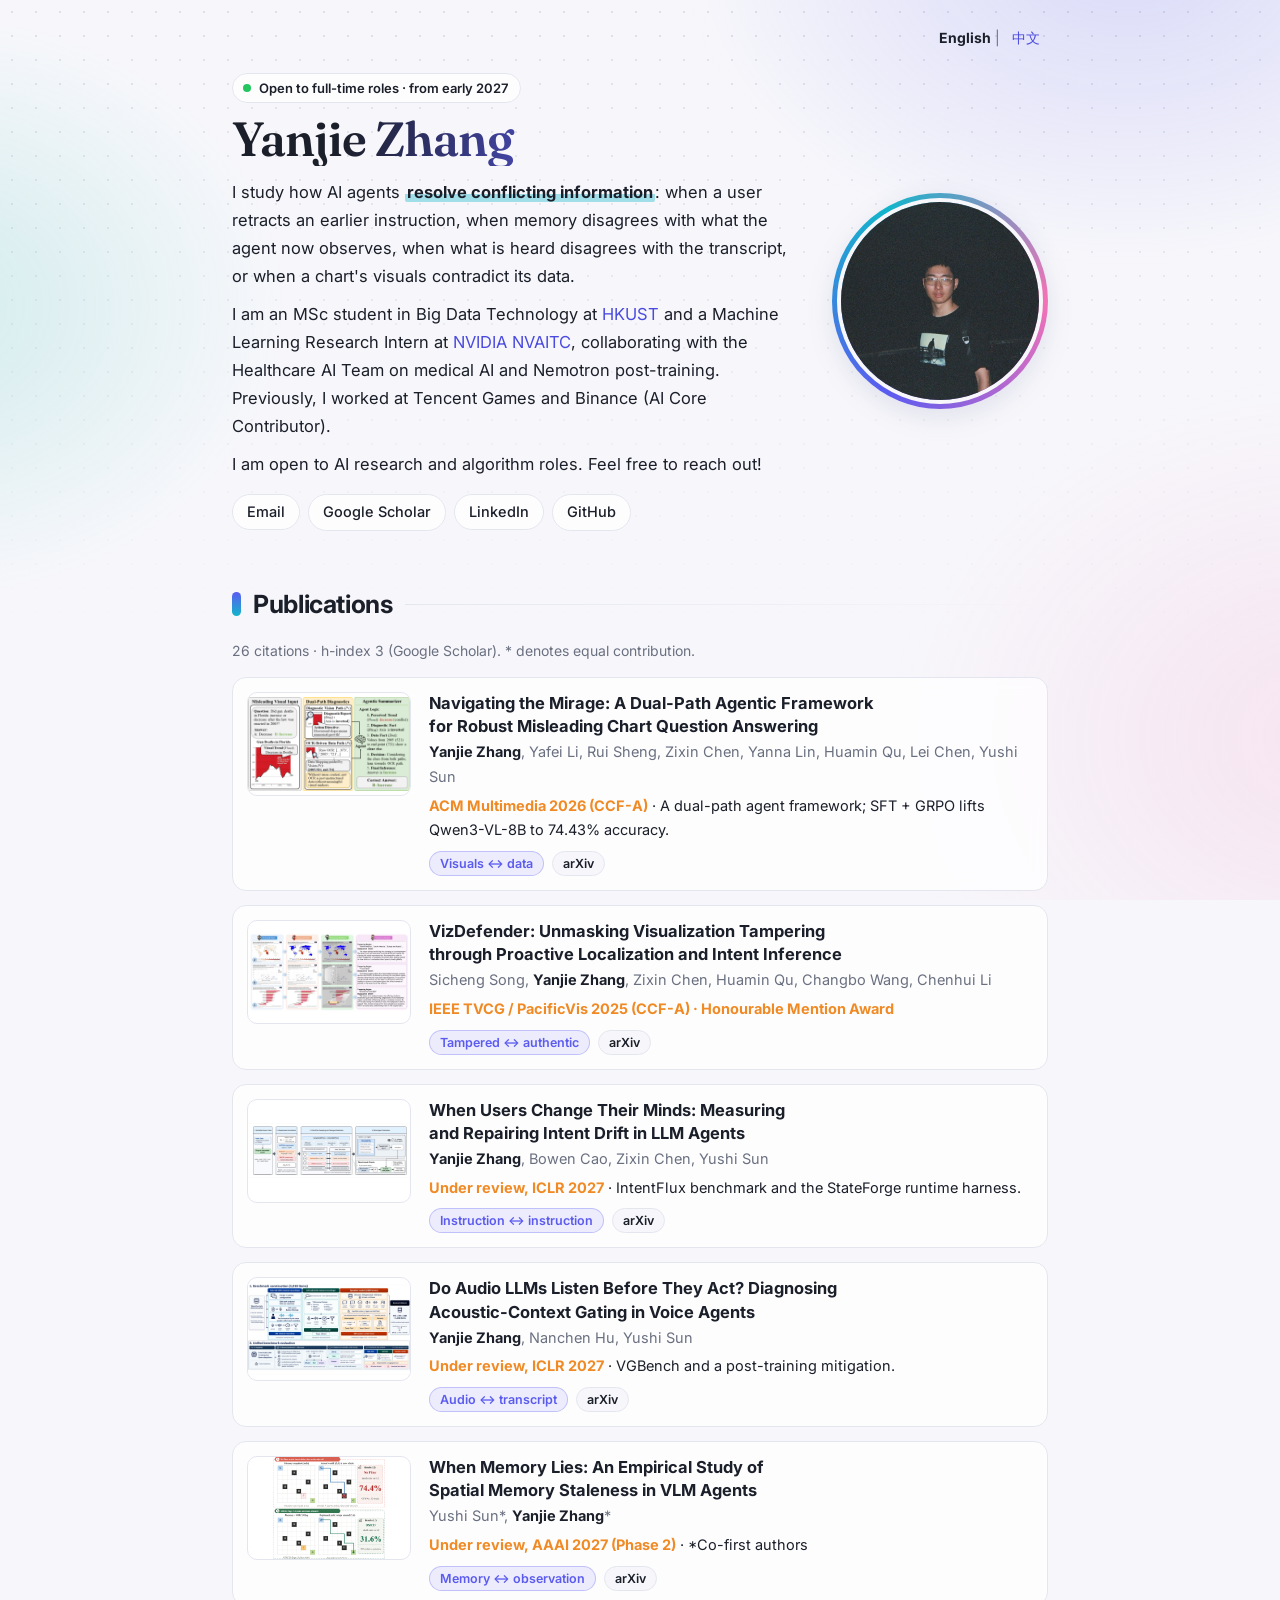
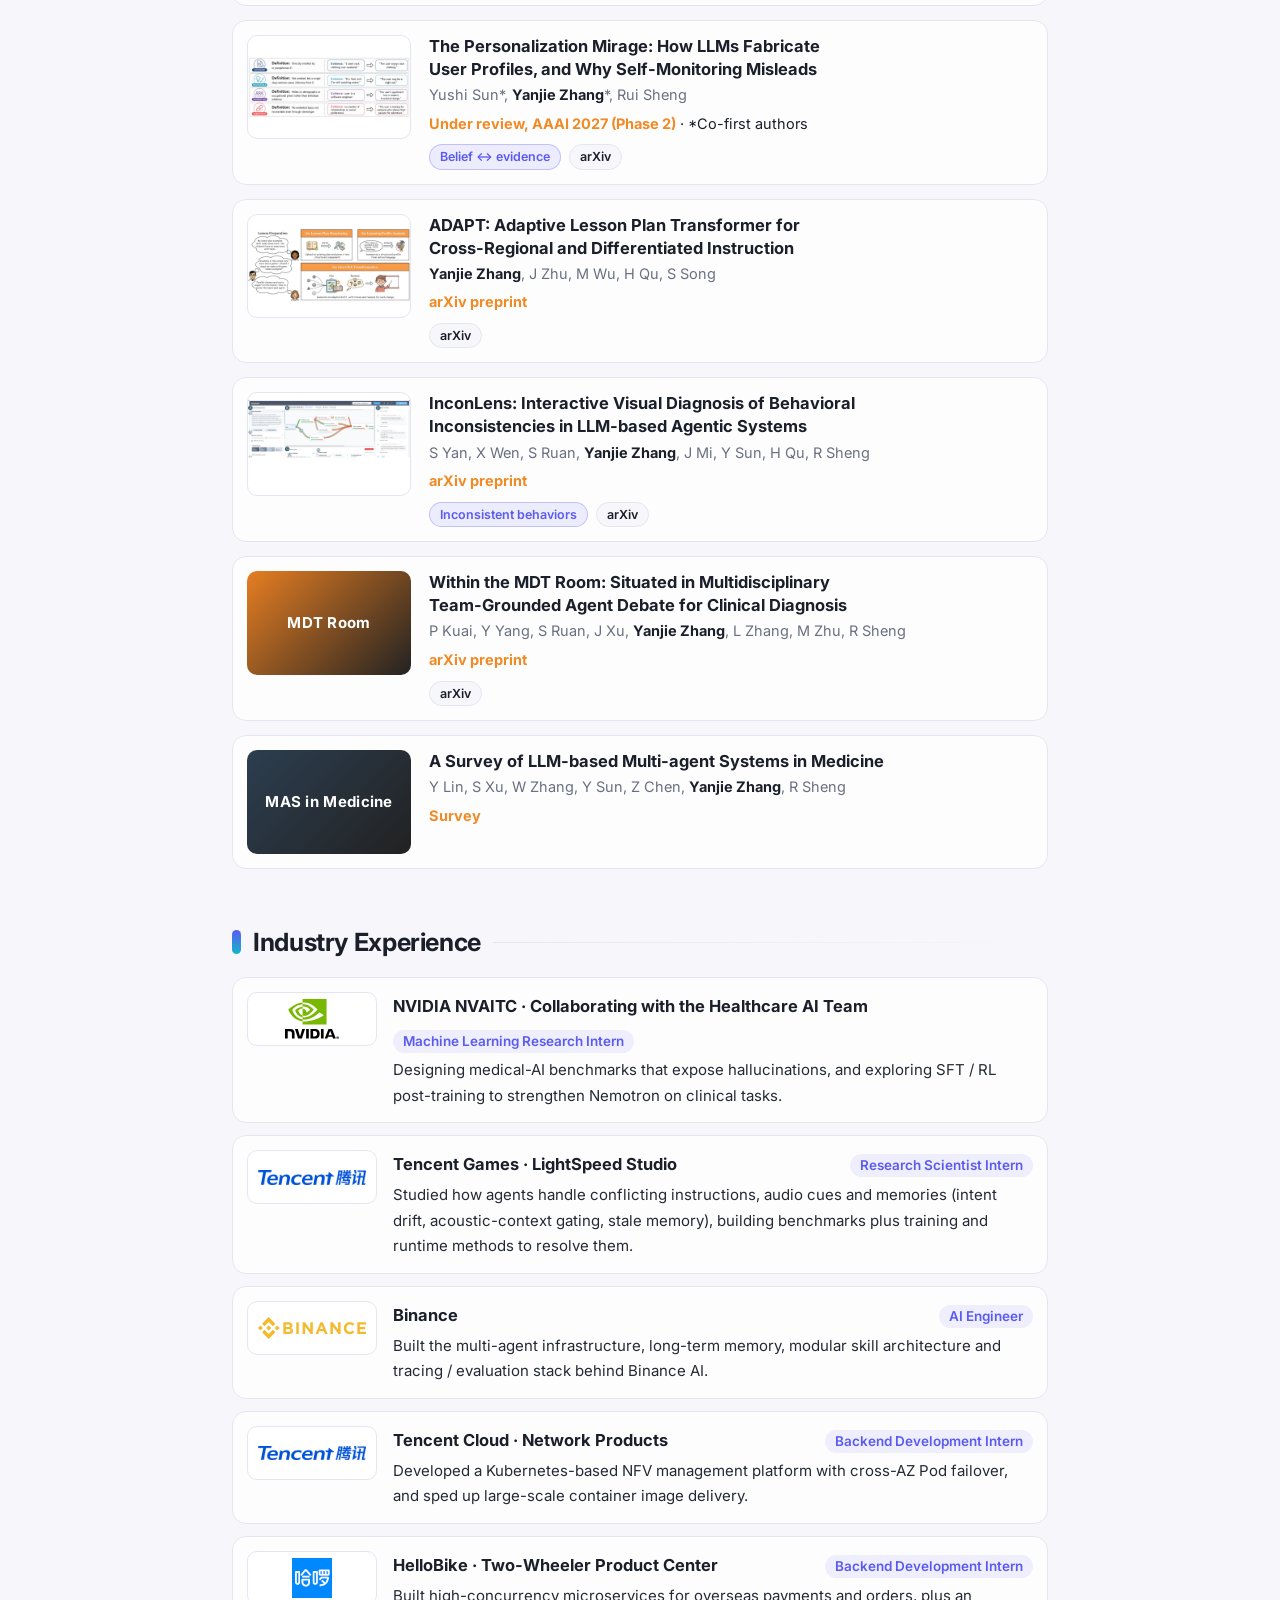
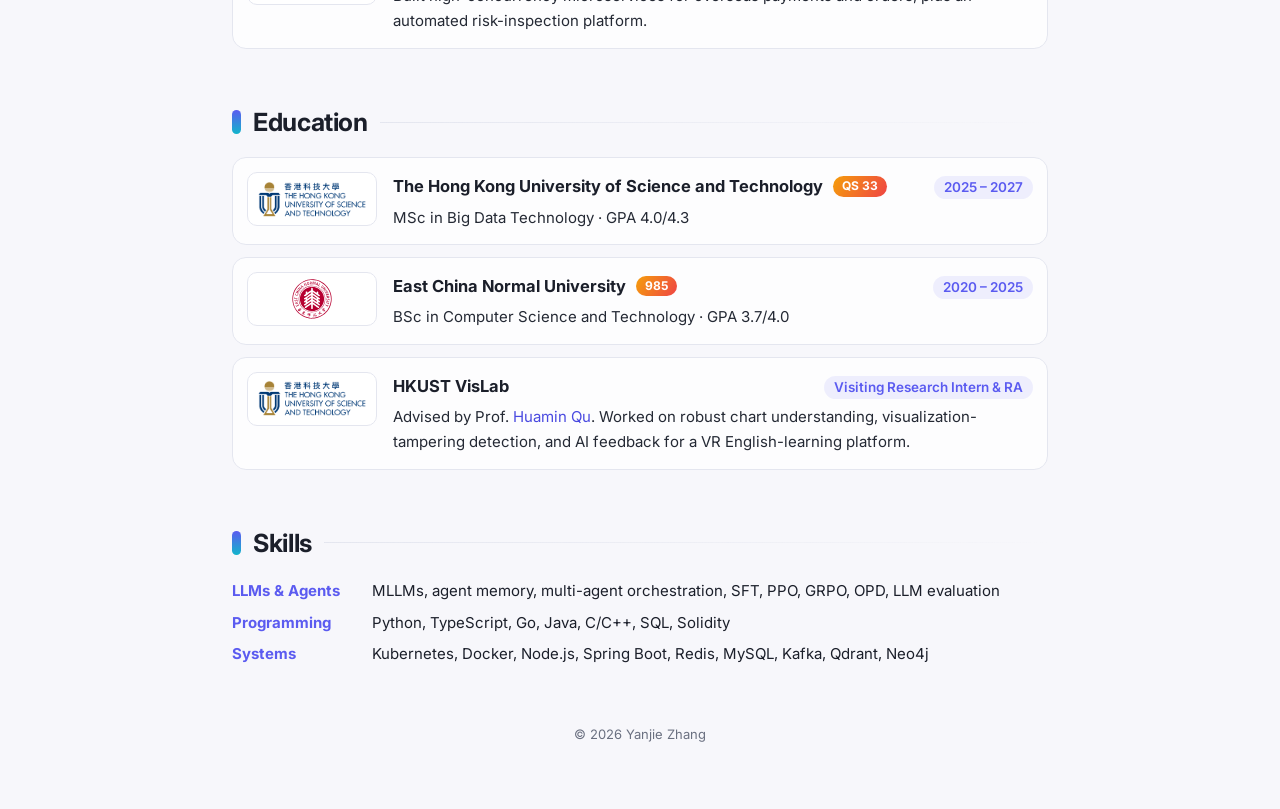
==== commit 901a82ad: "Correct NVIDIA NVAITC naming and Healthcare AI Team collaboration Co-Authored-By: Claude Sonnet 5.5 " ====
--- a/index.html
+++ b/index.html
@@ -1,19 +1,19 @@
 <!doctype html>
 <html lang="en"><head><meta charset="utf-8"><meta name="viewport" content="width=device-width,initial-scale=1">
 <title>Yanjie Zhang</title>
-<meta name="description" content="Yanjie Zhang — researching how AI agents resolve conflicting information. MSc at HKUST, research intern at NVIDIA AITC.">
+<meta name="description" content="Yanjie Zhang — researching how AI agents resolve conflicting information. MSc at HKUST, research intern at NVIDIA NVAITC.">
 <link rel="preconnect" href="https://fonts.googleapis.com"><link rel="preconnect" href="https://fonts.gstatic.com" crossorigin><link rel="stylesheet" href="https://fonts.googleapis.com/css2?family=Fraunces:opsz,wght@9..144,600&family=Inter:wght@400;500;600;700&display=swap"><link rel="stylesheet" href="assets/style.css"></head><body><div class="wrap">
 <div class="lang"><b>English</b> | <a href="zh/">中文</a></div>
 <div class="intro"><div class="text"><div class="status"><i></i>Open to full-time roles · from early 2027</div><h1>Yanjie Zhang</h1>
 <p>I study how AI agents <b class='hl'>resolve conflicting information</b>: when a user retracts an earlier instruction, when memory disagrees with what the agent now observes, when what is heard disagrees with the transcript, or when a chart's visuals contradict its data.</p>
-<p>I am an MSc student in Big Data Technology at <a href='https://hkust.edu.hk'>HKUST</a> and a Machine Learning Research Intern at <a href='https://www.nvidia.com'>NVIDIA AITC</a>, working on medical AI and Nemotron post-training. Previously, I worked at Tencent Games and Binance (AI Core Contributor).</p>
+<p>I am an MSc student in Big Data Technology at <a href='https://hkust.edu.hk'>HKUST</a> and a Machine Learning Research Intern at <a href='https://www.nvidia.com'>NVIDIA NVAITC</a>, collaborating with the Healthcare AI Team on medical AI and Nemotron post-training. Previously, I worked at Tencent Games and Binance (AI Core Contributor).</p>
 <p>I am open to AI research and algorithm roles. Feel free to reach out!</p>
 <div class="links"><a href="mailto:yjzhang416@gmail.com">Email</a><a href="https://scholar.google.com/citations?user=QmD_SgkAAAAJ">Google Scholar</a><a href="https://www.linkedin.com/in/zhangyanjie/">LinkedIn</a><a href="https://github.com/doudouwer">GitHub</a></div></div>
 <div class="avatar"><img src="assets/avatar.jpg" alt="Yanjie Zhang"></div></div>
 <h2>Publications</h2>
 <p class="meta">26 citations · h-index 3 (Google Scholar). * denotes equal contribution.</p>
 <div class="pub"><div class="thumb img"><img src="assets/teasers/mirage.png" alt="MIRAGE" loading="lazy"></div><div><div class="t">Navigating the Mirage: A Dual-Path Agentic Framework for Robust Misleading Chart Question Answering</div><div class="a"><b>Yanjie Zhang</b>, Yafei Li, Rui Sheng, Zixin Chen, Yanna Lin, Huamin Qu, Lei Chen, Yushi Sun</div><div class="v"><em>ACM Multimedia 2026 (CCF-A)</em> · A dual-path agent framework; SFT + GRPO lifts Qwen3-VL-8B to 74.43% accuracy.</div><div class="l"><span class="tag" data-tip="A chart's visual trend says one thing, its underlying data another." tabindex="0">Visuals ↔ data</span><a href="https://arxiv.org/abs/2603.28583">arXiv</a></div></div></div><div class="pub"><div class="thumb img"><img src="assets/teasers/vizdefender.jpg" alt="VizDefender" loading="lazy"></div><div><div class="t">VizDefender: Unmasking Visualization Tampering through Proactive Localization and Intent Inference</div><div class="a">Sicheng Song, <b>Yanjie Zhang</b>, Zixin Chen, Huamin Qu, Changbo Wang, Chenhui Li</div><div class="v"><em>IEEE TVCG / PacificVis 2025 (CCF-A) · Honourable Mention Award</em></div><div class="l"><span class="tag" data-tip="The tampered chart contradicts the original; localize where and infer why." tabindex="0">Tampered ↔ authentic</span><a href="https://arxiv.org/abs/2512.18853">arXiv</a></div></div></div><div class="pub"><div class="thumb img"><img src="assets/teasers/intentflux.jpg" alt="IntentFlux" loading="lazy"></div><div><div class="t">When Users Change Their Minds: Measuring and Repairing Intent Drift in LLM Agents</div><div class="a"><b>Yanjie Zhang</b>, Bowen Cao, Zixin Chen, Yushi Sun</div><div class="v"><em>Under review, ICLR 2027</em> · IntentFlux benchmark and the StateForge runtime harness.</div><div class="l"><span class="tag" data-tip="The user's later instruction retracts or replaces an earlier one." tabindex="0">Instruction ↔ instruction</span><a href="https://arxiv.org/abs/2609.32520">arXiv</a></div></div></div><div class="pub"><div class="thumb img"><img src="assets/teasers/vgbench.jpg" alt="VGBench" loading="lazy"></div><div><div class="t">Do Audio LLMs Listen Before They Act? Diagnosing Acoustic-Context Gating in Voice Agents</div><div class="a"><b>Yanjie Zhang</b>, Nanchen Hu, Yushi Sun</div><div class="v"><em>Under review, ICLR 2027</em> · VGBench and a post-training mitigation.</div><div class="l"><span class="tag" data-tip="The transcript says "act", the acoustic scene says "not for me"." tabindex="0">Audio ↔ transcript</span><a href="https://arxiv.org/abs/2609.32536">arXiv</a></div></div></div><div class="pub"><div class="thumb img"><img src="assets/teasers/memory.png" alt="When Memory Lies" loading="lazy"></div><div><div class="t">When Memory Lies: An Empirical Study of Spatial Memory Staleness in VLM Agents</div><div class="a">Yushi Sun*, <b>Yanjie Zhang</b>*</div><div class="v"><em>Under review, AAAI 2027 (Phase 2)</em> · *Co-first authors</div><div class="l"><span class="tag" data-tip="The agent's stored memory no longer matches what it now observes." tabindex="0">Memory ↔ observation</span><a href="https://arxiv.org/abs/2608.04574">arXiv</a></div></div></div><div class="pub"><div class="thumb img"><img src="assets/teasers/mirage2.jpg" alt="Personalization Mirage" loading="lazy"></div><div><div class="t">The Personalization Mirage: How LLMs Fabricate User Profiles, and Why Self-Monitoring Misleads</div><div class="a">Yushi Sun*, <b>Yanjie Zhang</b>*, Rui Sheng</div><div class="v"><em>Under review, AAAI 2027 (Phase 2)</em> · *Co-first authors</div><div class="l"><span class="tag" data-tip="The model's inferred profile goes beyond the evidence it was given." tabindex="0">Belief ↔ evidence</span><a href="https://arxiv.org/abs/2608.04570">arXiv</a></div></div></div><div class="pub"><div class="thumb img"><img src="assets/teasers/adapt.jpg" alt="ADAPT" loading="lazy"></div><div><div class="t">ADAPT: Adaptive Lesson Plan Transformer for Cross-Regional and Differentiated Instruction</div><div class="a"><b>Yanjie Zhang</b>, J Zhu, M Wu, H Qu, S Song</div><div class="v"><em>arXiv preprint</em></div><div class="l"><a href="https://arxiv.org/abs/2606.17633">arXiv</a></div></div></div><div class="pub"><div class="thumb img"><img src="assets/teasers/inconlens.png" alt="InconLens" loading="lazy"></div><div><div class="t">InconLens: Interactive Visual Diagnosis of Behavioral Inconsistencies in LLM-based Agentic Systems</div><div class="a">S Yan, X Wen, S Ruan, <b>Yanjie Zhang</b>, J Mi, Y Sun, H Qu, R Sheng</div><div class="v"><em>arXiv preprint</em></div><div class="l"><span class="tag" data-tip="The agent's behaviors across runs disagree with each other." tabindex="0">Inconsistent behaviors</span><a href="https://arxiv.org/abs/2603.28106">arXiv</a></div></div></div><div class="pub"><div class="thumb" style="background:linear-gradient(135deg,#e67e22,#222)">MDT Room</div><div><div class="t">Within the MDT Room: Situated in Multidisciplinary Team-Grounded Agent Debate for Clinical Diagnosis</div><div class="a">P Kuai, Y Yang, S Ruan, J Xu, <b>Yanjie Zhang</b>, L Zhang, M Zhu, R Sheng</div><div class="v"><em>arXiv preprint</em></div><div class="l"><a href="https://arxiv.org/abs/2603.28393">arXiv</a></div></div></div><div class="pub"><div class="thumb" style="background:linear-gradient(135deg,#2c3e50,#222)">MAS in Medicine</div><div><div class="t">A Survey of LLM-based Multi-agent Systems in Medicine</div><div class="a">Y Lin, S Xu, W Zhang, Y Sun, Z Chen, <b>Yanjie Zhang</b>, R Sheng</div><div class="v"><em>Survey</em></div><div class="l"></div></div></div>
-<h2>Industry Experience</h2><div class="item"><div class="logo"><img src="assets/logos/nvidia.svg" alt=""></div><div class="body"><div class="h"><span class="n">NVIDIA AI Technology Center (NVAITC)</span><span class="r">Machine Learning Research Intern</span></div><p>Designing medical-AI benchmarks that expose hallucinations, and exploring SFT / RL post-training to strengthen Nemotron on clinical tasks.</p></div></div><div class="item"><div class="logo"><img src="assets/logos/tencent.svg" alt=""></div><div class="body"><div class="h"><span class="n">Tencent Games · LightSpeed Studio</span><span class="r">Research Scientist Intern</span></div><p>Studied how agents handle conflicting instructions, audio cues and memories (intent drift, acoustic-context gating, stale memory), building benchmarks plus training and runtime methods to resolve them.</p></div></div><div class="item"><div class="logo"><img src="assets/logos/binance.svg" alt=""></div><div class="body"><div class="h"><span class="n">Binance</span><span class="r">AI Engineer</span></div><p>Built the multi-agent infrastructure, long-term memory, modular skill architecture and tracing / evaluation stack behind Binance AI.</p></div></div><div class="item"><div class="logo"><img src="assets/logos/tencent.svg" alt=""></div><div class="body"><div class="h"><span class="n">Tencent Cloud · Network Products</span><span class="r">Backend Development Intern</span></div><p>Developed a Kubernetes-based NFV management platform with cross-AZ Pod failover, and sped up large-scale container image delivery.</p></div></div><div class="item"><div class="logo"><img src="assets/logos/hellobike.png" alt="HelloBike"></div><div class="body"><div class="h"><span class="n">HelloBike · Two-Wheeler Product Center</span><span class="r">Backend Development Intern</span></div><p>Built high-concurrency microservices for overseas payments and orders, plus an automated risk-inspection platform.</p></div></div>
+<h2>Industry Experience</h2><div class="item"><div class="logo"><img src="assets/logos/nvidia.svg" alt=""></div><div class="body"><div class="h"><span class="n">NVIDIA NVAITC · Collaborating with the Healthcare AI Team</span><span class="r">Machine Learning Research Intern</span></div><p>Designing medical-AI benchmarks that expose hallucinations, and exploring SFT / RL post-training to strengthen Nemotron on clinical tasks.</p></div></div><div class="item"><div class="logo"><img src="assets/logos/tencent.svg" alt=""></div><div class="body"><div class="h"><span class="n">Tencent Games · LightSpeed Studio</span><span class="r">Research Scientist Intern</span></div><p>Studied how agents handle conflicting instructions, audio cues and memories (intent drift, acoustic-context gating, stale memory), building benchmarks plus training and runtime methods to resolve them.</p></div></div><div class="item"><div class="logo"><img src="assets/logos/binance.svg" alt=""></div><div class="body"><div class="h"><span class="n">Binance</span><span class="r">AI Engineer</span></div><p>Built the multi-agent infrastructure, long-term memory, modular skill architecture and tracing / evaluation stack behind Binance AI.</p></div></div><div class="item"><div class="logo"><img src="assets/logos/tencent.svg" alt=""></div><div class="body"><div class="h"><span class="n">Tencent Cloud · Network Products</span><span class="r">Backend Development Intern</span></div><p>Developed a Kubernetes-based NFV management platform with cross-AZ Pod failover, and sped up large-scale container image delivery.</p></div></div><div class="item"><div class="logo"><img src="assets/logos/hellobike.png" alt="HelloBike"></div><div class="body"><div class="h"><span class="n">HelloBike · Two-Wheeler Product Center</span><span class="r">Backend Development Intern</span></div><p>Built high-concurrency microservices for overseas payments and orders, plus an automated risk-inspection platform.</p></div></div>
 <h2>Education</h2><div class="item"><div class="logo"><img src="assets/logos/hkust.png" alt="HKUST"></div><div class="body"><div class="h"><span class="n">The Hong Kong University of Science and Technology <span class="badge">QS 33</span></span><span class="r">2025 – 2027</span></div><p>MSc in Big Data Technology · GPA 4.0/4.3</p></div></div>
 <div class="item"><div class="logo"><img src="assets/logos/ecnu.svg" alt="ECNU"></div><div class="body"><div class="h"><span class="n">East China Normal University <span class="badge">985</span></span><span class="r">2020 – 2025</span></div><p>BSc in Computer Science and Technology · GPA 3.7/4.0</p></div></div>
 <div class="item"><div class="logo"><img src="assets/logos/hkust.png" alt="HKUST"></div><div class="body"><div class="h"><span class="n">HKUST VisLab</span><span class="r">Visiting Research Intern & RA</span></div><p>Advised by Prof. <a href='https://huamin.org'>Huamin Qu</a>. Worked on robust chart understanding, visualization-tampering detection, and AI feedback for a VR English-learning platform.</p></div></div>
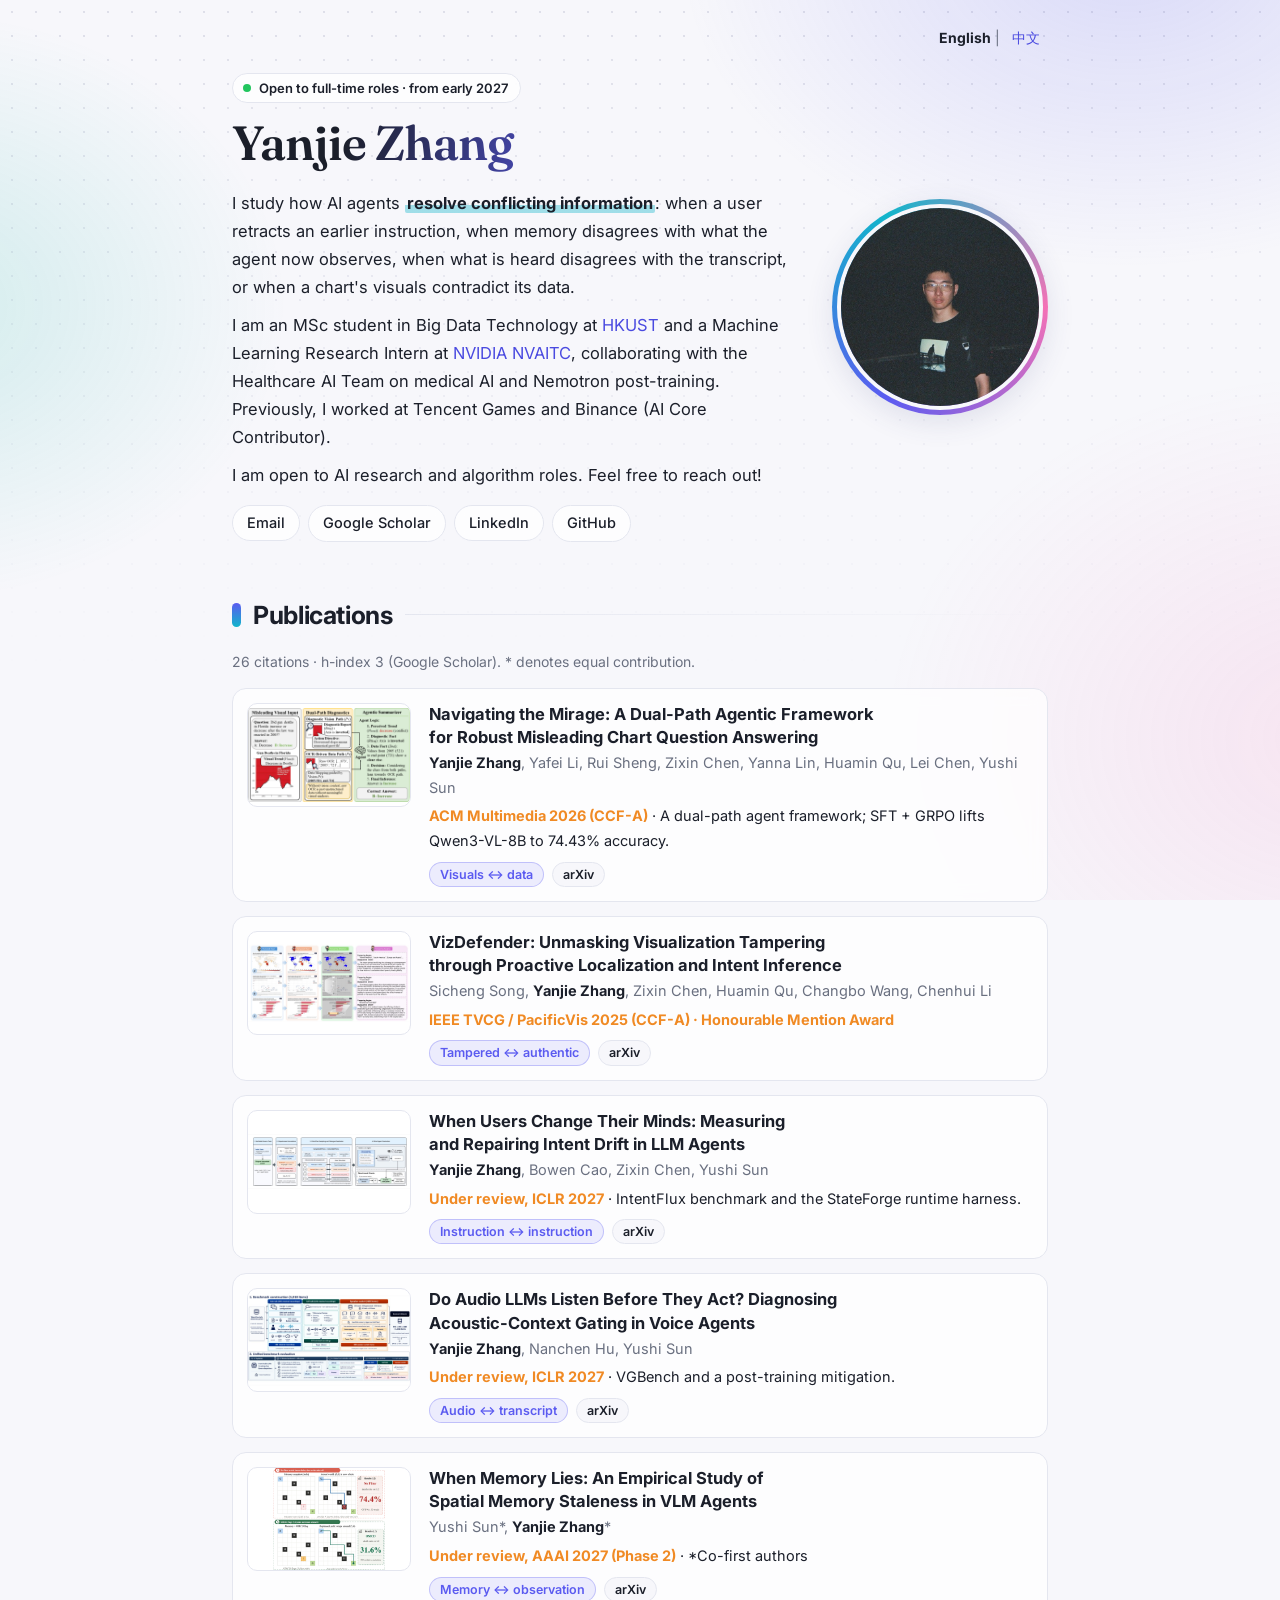
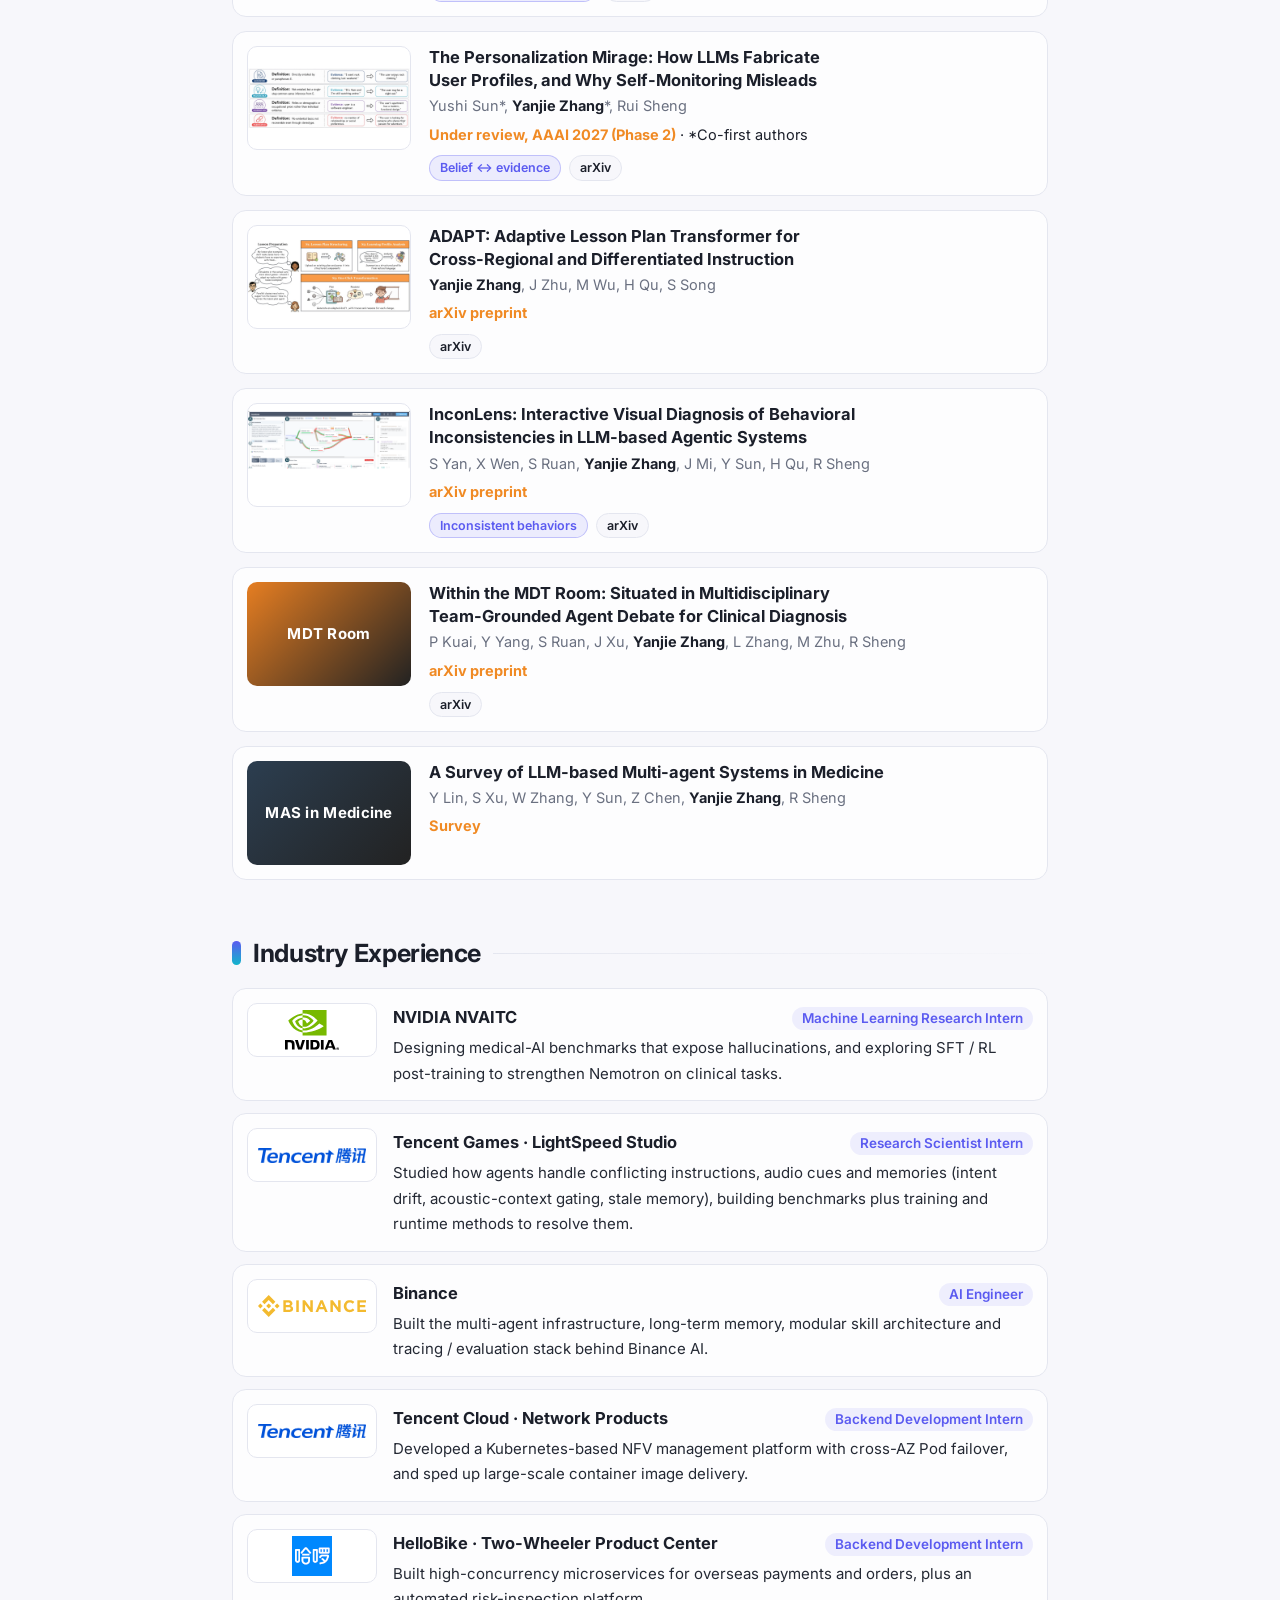
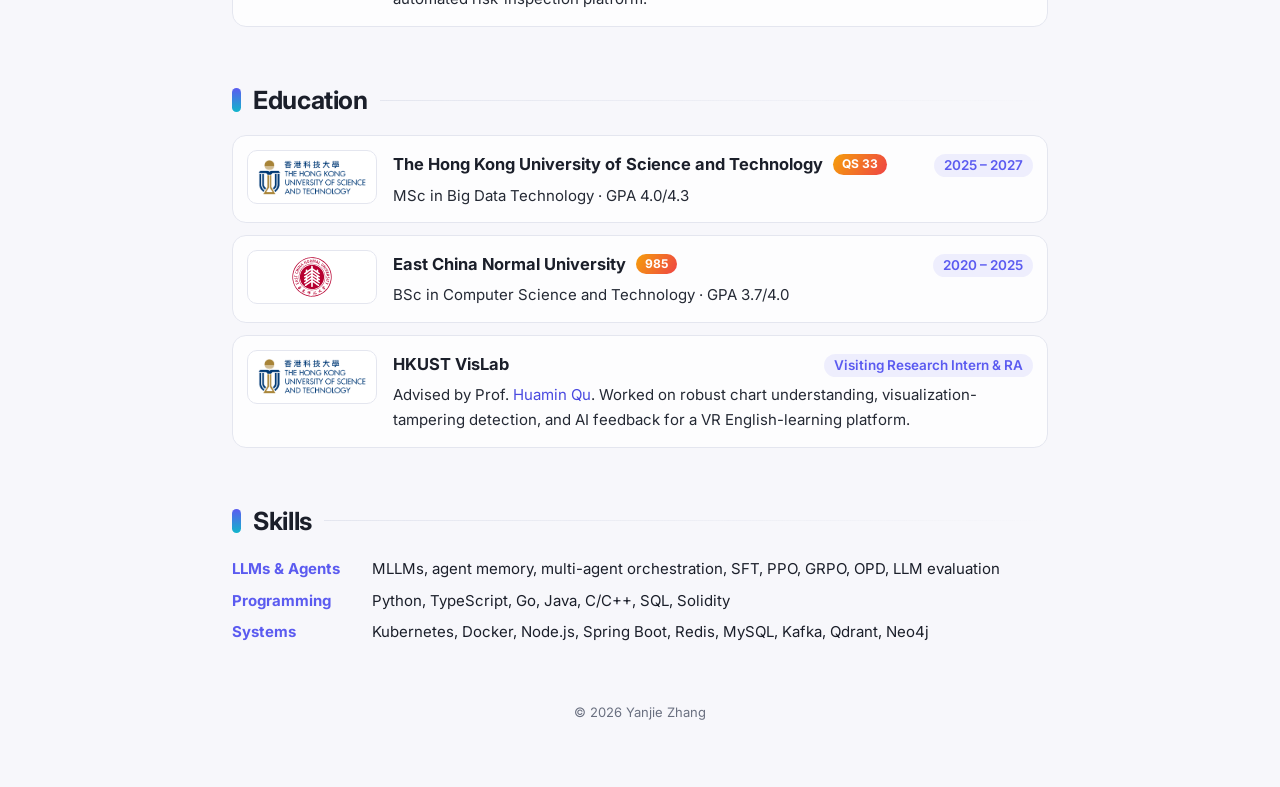
==== commit f9642603: "Fix heading descender clipping; simplify NVAITC entry title Co-Authored-By: Claude Sonnet 5.5 <norep" ====
--- a/index.html
+++ b/index.html
@@ -13,7 +13,7 @@
 <h2>Publications</h2>
 <p class="meta">26 citations · h-index 3 (Google Scholar). * denotes equal contribution.</p>
 <div class="pub"><div class="thumb img"><img src="assets/teasers/mirage.png" alt="MIRAGE" loading="lazy"></div><div><div class="t">Navigating the Mirage: A Dual-Path Agentic Framework for Robust Misleading Chart Question Answering</div><div class="a"><b>Yanjie Zhang</b>, Yafei Li, Rui Sheng, Zixin Chen, Yanna Lin, Huamin Qu, Lei Chen, Yushi Sun</div><div class="v"><em>ACM Multimedia 2026 (CCF-A)</em> · A dual-path agent framework; SFT + GRPO lifts Qwen3-VL-8B to 74.43% accuracy.</div><div class="l"><span class="tag" data-tip="A chart's visual trend says one thing, its underlying data another." tabindex="0">Visuals ↔ data</span><a href="https://arxiv.org/abs/2603.28583">arXiv</a></div></div></div><div class="pub"><div class="thumb img"><img src="assets/teasers/vizdefender.jpg" alt="VizDefender" loading="lazy"></div><div><div class="t">VizDefender: Unmasking Visualization Tampering through Proactive Localization and Intent Inference</div><div class="a">Sicheng Song, <b>Yanjie Zhang</b>, Zixin Chen, Huamin Qu, Changbo Wang, Chenhui Li</div><div class="v"><em>IEEE TVCG / PacificVis 2025 (CCF-A) · Honourable Mention Award</em></div><div class="l"><span class="tag" data-tip="The tampered chart contradicts the original; localize where and infer why." tabindex="0">Tampered ↔ authentic</span><a href="https://arxiv.org/abs/2512.18853">arXiv</a></div></div></div><div class="pub"><div class="thumb img"><img src="assets/teasers/intentflux.jpg" alt="IntentFlux" loading="lazy"></div><div><div class="t">When Users Change Their Minds: Measuring and Repairing Intent Drift in LLM Agents</div><div class="a"><b>Yanjie Zhang</b>, Bowen Cao, Zixin Chen, Yushi Sun</div><div class="v"><em>Under review, ICLR 2027</em> · IntentFlux benchmark and the StateForge runtime harness.</div><div class="l"><span class="tag" data-tip="The user's later instruction retracts or replaces an earlier one." tabindex="0">Instruction ↔ instruction</span><a href="https://arxiv.org/abs/2609.32520">arXiv</a></div></div></div><div class="pub"><div class="thumb img"><img src="assets/teasers/vgbench.jpg" alt="VGBench" loading="lazy"></div><div><div class="t">Do Audio LLMs Listen Before They Act? Diagnosing Acoustic-Context Gating in Voice Agents</div><div class="a"><b>Yanjie Zhang</b>, Nanchen Hu, Yushi Sun</div><div class="v"><em>Under review, ICLR 2027</em> · VGBench and a post-training mitigation.</div><div class="l"><span class="tag" data-tip="The transcript says "act", the acoustic scene says "not for me"." tabindex="0">Audio ↔ transcript</span><a href="https://arxiv.org/abs/2609.32536">arXiv</a></div></div></div><div class="pub"><div class="thumb img"><img src="assets/teasers/memory.png" alt="When Memory Lies" loading="lazy"></div><div><div class="t">When Memory Lies: An Empirical Study of Spatial Memory Staleness in VLM Agents</div><div class="a">Yushi Sun*, <b>Yanjie Zhang</b>*</div><div class="v"><em>Under review, AAAI 2027 (Phase 2)</em> · *Co-first authors</div><div class="l"><span class="tag" data-tip="The agent's stored memory no longer matches what it now observes." tabindex="0">Memory ↔ observation</span><a href="https://arxiv.org/abs/2608.04574">arXiv</a></div></div></div><div class="pub"><div class="thumb img"><img src="assets/teasers/mirage2.jpg" alt="Personalization Mirage" loading="lazy"></div><div><div class="t">The Personalization Mirage: How LLMs Fabricate User Profiles, and Why Self-Monitoring Misleads</div><div class="a">Yushi Sun*, <b>Yanjie Zhang</b>*, Rui Sheng</div><div class="v"><em>Under review, AAAI 2027 (Phase 2)</em> · *Co-first authors</div><div class="l"><span class="tag" data-tip="The model's inferred profile goes beyond the evidence it was given." tabindex="0">Belief ↔ evidence</span><a href="https://arxiv.org/abs/2608.04570">arXiv</a></div></div></div><div class="pub"><div class="thumb img"><img src="assets/teasers/adapt.jpg" alt="ADAPT" loading="lazy"></div><div><div class="t">ADAPT: Adaptive Lesson Plan Transformer for Cross-Regional and Differentiated Instruction</div><div class="a"><b>Yanjie Zhang</b>, J Zhu, M Wu, H Qu, S Song</div><div class="v"><em>arXiv preprint</em></div><div class="l"><a href="https://arxiv.org/abs/2606.17633">arXiv</a></div></div></div><div class="pub"><div class="thumb img"><img src="assets/teasers/inconlens.png" alt="InconLens" loading="lazy"></div><div><div class="t">InconLens: Interactive Visual Diagnosis of Behavioral Inconsistencies in LLM-based Agentic Systems</div><div class="a">S Yan, X Wen, S Ruan, <b>Yanjie Zhang</b>, J Mi, Y Sun, H Qu, R Sheng</div><div class="v"><em>arXiv preprint</em></div><div class="l"><span class="tag" data-tip="The agent's behaviors across runs disagree with each other." tabindex="0">Inconsistent behaviors</span><a href="https://arxiv.org/abs/2603.28106">arXiv</a></div></div></div><div class="pub"><div class="thumb" style="background:linear-gradient(135deg,#e67e22,#222)">MDT Room</div><div><div class="t">Within the MDT Room: Situated in Multidisciplinary Team-Grounded Agent Debate for Clinical Diagnosis</div><div class="a">P Kuai, Y Yang, S Ruan, J Xu, <b>Yanjie Zhang</b>, L Zhang, M Zhu, R Sheng</div><div class="v"><em>arXiv preprint</em></div><div class="l"><a href="https://arxiv.org/abs/2603.28393">arXiv</a></div></div></div><div class="pub"><div class="thumb" style="background:linear-gradient(135deg,#2c3e50,#222)">MAS in Medicine</div><div><div class="t">A Survey of LLM-based Multi-agent Systems in Medicine</div><div class="a">Y Lin, S Xu, W Zhang, Y Sun, Z Chen, <b>Yanjie Zhang</b>, R Sheng</div><div class="v"><em>Survey</em></div><div class="l"></div></div></div>
-<h2>Industry Experience</h2><div class="item"><div class="logo"><img src="assets/logos/nvidia.svg" alt=""></div><div class="body"><div class="h"><span class="n">NVIDIA NVAITC · Collaborating with the Healthcare AI Team</span><span class="r">Machine Learning Research Intern</span></div><p>Designing medical-AI benchmarks that expose hallucinations, and exploring SFT / RL post-training to strengthen Nemotron on clinical tasks.</p></div></div><div class="item"><div class="logo"><img src="assets/logos/tencent.svg" alt=""></div><div class="body"><div class="h"><span class="n">Tencent Games · LightSpeed Studio</span><span class="r">Research Scientist Intern</span></div><p>Studied how agents handle conflicting instructions, audio cues and memories (intent drift, acoustic-context gating, stale memory), building benchmarks plus training and runtime methods to resolve them.</p></div></div><div class="item"><div class="logo"><img src="assets/logos/binance.svg" alt=""></div><div class="body"><div class="h"><span class="n">Binance</span><span class="r">AI Engineer</span></div><p>Built the multi-agent infrastructure, long-term memory, modular skill architecture and tracing / evaluation stack behind Binance AI.</p></div></div><div class="item"><div class="logo"><img src="assets/logos/tencent.svg" alt=""></div><div class="body"><div class="h"><span class="n">Tencent Cloud · Network Products</span><span class="r">Backend Development Intern</span></div><p>Developed a Kubernetes-based NFV management platform with cross-AZ Pod failover, and sped up large-scale container image delivery.</p></div></div><div class="item"><div class="logo"><img src="assets/logos/hellobike.png" alt="HelloBike"></div><div class="body"><div class="h"><span class="n">HelloBike · Two-Wheeler Product Center</span><span class="r">Backend Development Intern</span></div><p>Built high-concurrency microservices for overseas payments and orders, plus an automated risk-inspection platform.</p></div></div>
+<h2>Industry Experience</h2><div class="item"><div class="logo"><img src="assets/logos/nvidia.svg" alt=""></div><div class="body"><div class="h"><span class="n">NVIDIA NVAITC</span><span class="r">Machine Learning Research Intern</span></div><p>Designing medical-AI benchmarks that expose hallucinations, and exploring SFT / RL post-training to strengthen Nemotron on clinical tasks.</p></div></div><div class="item"><div class="logo"><img src="assets/logos/tencent.svg" alt=""></div><div class="body"><div class="h"><span class="n">Tencent Games · LightSpeed Studio</span><span class="r">Research Scientist Intern</span></div><p>Studied how agents handle conflicting instructions, audio cues and memories (intent drift, acoustic-context gating, stale memory), building benchmarks plus training and runtime methods to resolve them.</p></div></div><div class="item"><div class="logo"><img src="assets/logos/binance.svg" alt=""></div><div class="body"><div class="h"><span class="n">Binance</span><span class="r">AI Engineer</span></div><p>Built the multi-agent infrastructure, long-term memory, modular skill architecture and tracing / evaluation stack behind Binance AI.</p></div></div><div class="item"><div class="logo"><img src="assets/logos/tencent.svg" alt=""></div><div class="body"><div class="h"><span class="n">Tencent Cloud · Network Products</span><span class="r">Backend Development Intern</span></div><p>Developed a Kubernetes-based NFV management platform with cross-AZ Pod failover, and sped up large-scale container image delivery.</p></div></div><div class="item"><div class="logo"><img src="assets/logos/hellobike.png" alt="HelloBike"></div><div class="body"><div class="h"><span class="n">HelloBike · Two-Wheeler Product Center</span><span class="r">Backend Development Intern</span></div><p>Built high-concurrency microservices for overseas payments and orders, plus an automated risk-inspection platform.</p></div></div>
 <h2>Education</h2><div class="item"><div class="logo"><img src="assets/logos/hkust.png" alt="HKUST"></div><div class="body"><div class="h"><span class="n">The Hong Kong University of Science and Technology <span class="badge">QS 33</span></span><span class="r">2025 – 2027</span></div><p>MSc in Big Data Technology · GPA 4.0/4.3</p></div></div>
 <div class="item"><div class="logo"><img src="assets/logos/ecnu.svg" alt="ECNU"></div><div class="body"><div class="h"><span class="n">East China Normal University <span class="badge">985</span></span><span class="r">2020 – 2025</span></div><p>BSc in Computer Science and Technology · GPA 3.7/4.0</p></div></div>
 <div class="item"><div class="logo"><img src="assets/logos/hkust.png" alt="HKUST"></div><div class="body"><div class="h"><span class="n">HKUST VisLab</span><span class="r">Visiting Research Intern & RA</span></div><p>Advised by Prof. <a href='https://huamin.org'>Huamin Qu</a>. Worked on robust chart understanding, visualization-tampering detection, and AI feedback for a VR English-learning platform.</p></div></div>
--- a/assets/style.css
+++ b/assets/style.css
@@ -32,7 +32,7 @@
 .status{display:inline-flex;align-items:center;gap:8px;font-size:13px;font-weight:600;color:var(--fg);background:var(--panel);border:1px solid var(--line);border-radius:999px;padding:3px 12px 3px 10px;margin-bottom:10px;backdrop-filter:blur(6px)}
 .status i{width:8px;height:8px;border-radius:50%;background:#22c55e;box-shadow:0 0 0 0 rgba(34,197,94,.6);animation:ping 2s infinite}
 @keyframes ping{70%{box-shadow:0 0 0 8px rgba(34,197,94,0)}100%{box-shadow:0 0 0 0 rgba(34,197,94,0)}}
-h1{font-family:Fraunces,"Songti SC","Noto Serif SC",Georgia,serif;font-size:48px;line-height:1.1;font-weight:600;letter-spacing:-.02em;margin:0 0 12px;
+h1{font-family:Fraunces,"Songti SC","Noto Serif SC",Georgia,serif;font-size:48px;line-height:1.25;padding-bottom:.12em;font-weight:600;letter-spacing:-.02em;margin:0 0 6px;
   background:linear-gradient(100deg,var(--fg) 20%,var(--a1) 70%,var(--a2));-webkit-background-clip:text;background-clip:text;color:transparent;text-wrap:balance}
 .text p{margin:10px 0;font-size:16.5px}
 .hl{font-weight:700;color:var(--fg);background:linear-gradient(transparent 58%,color-mix(in srgb,var(--a2) 38%,transparent) 58%);padding:0 2px;border-radius:2px}
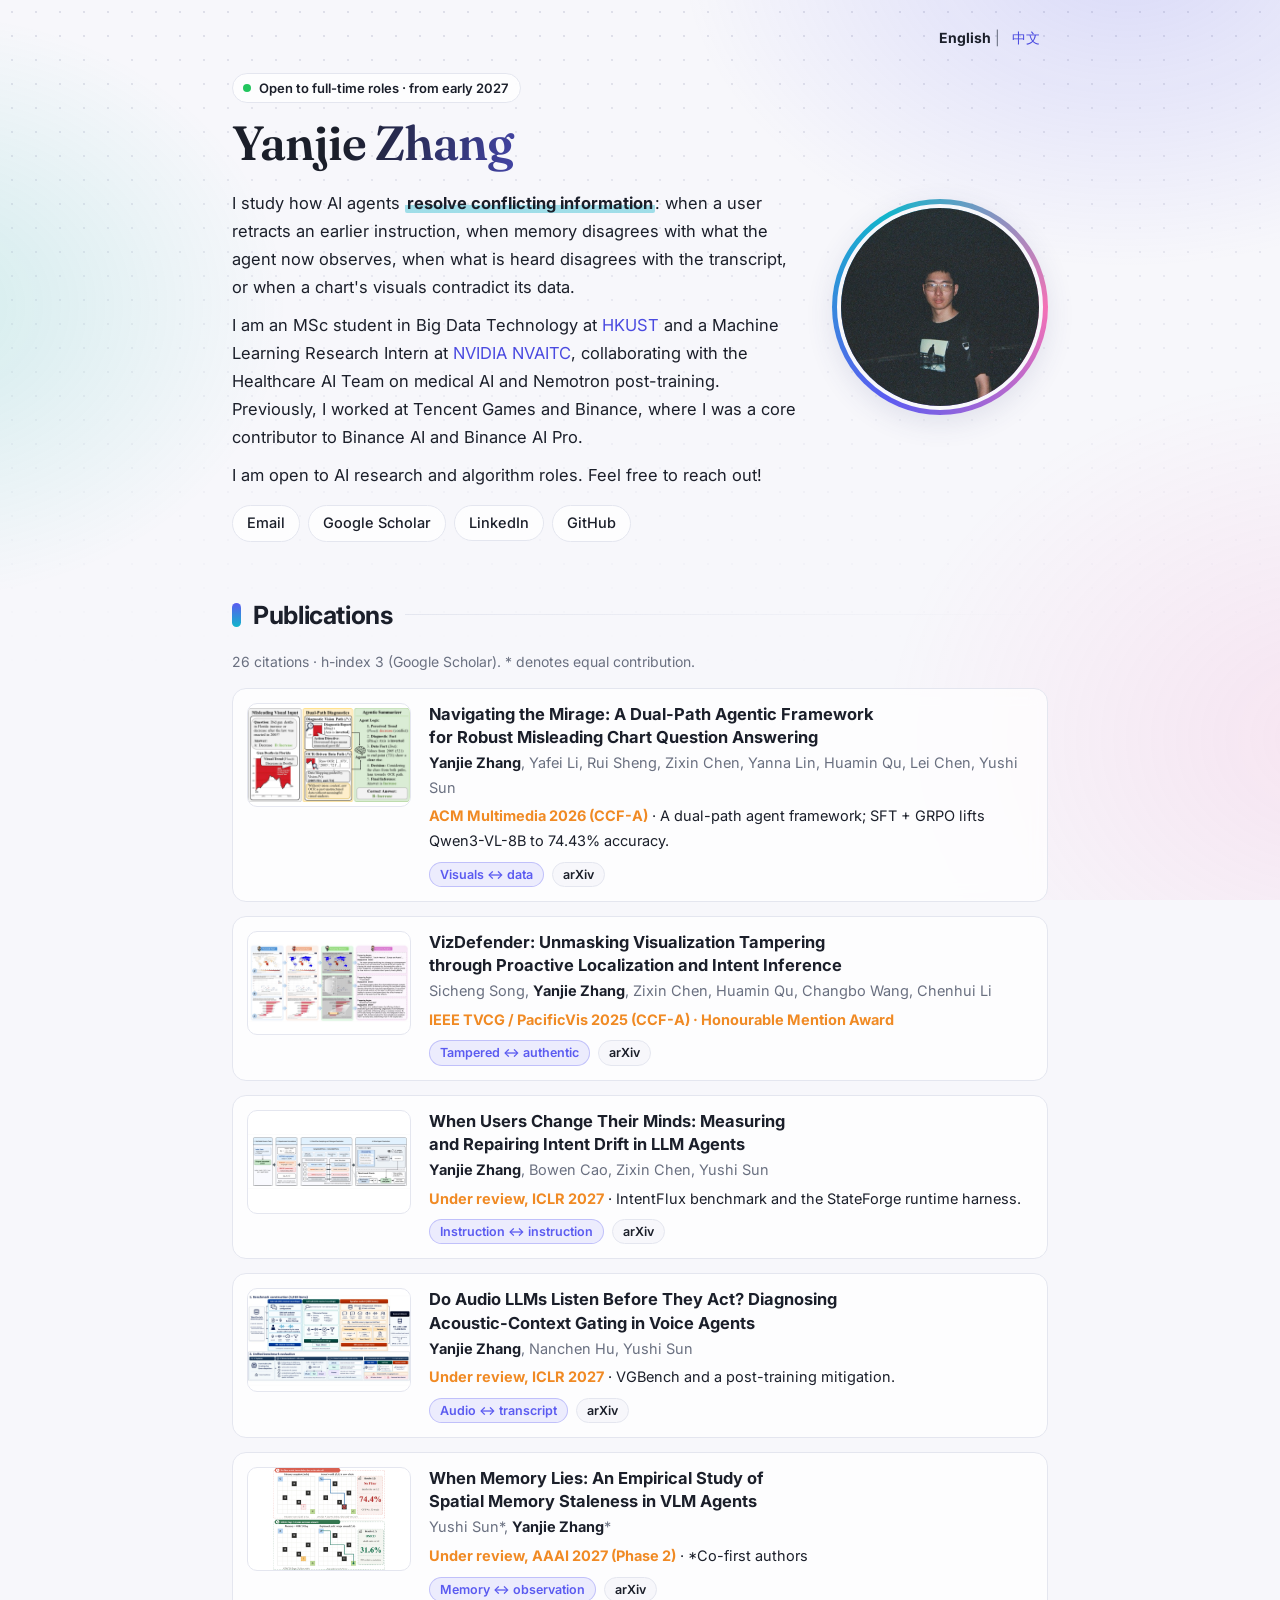
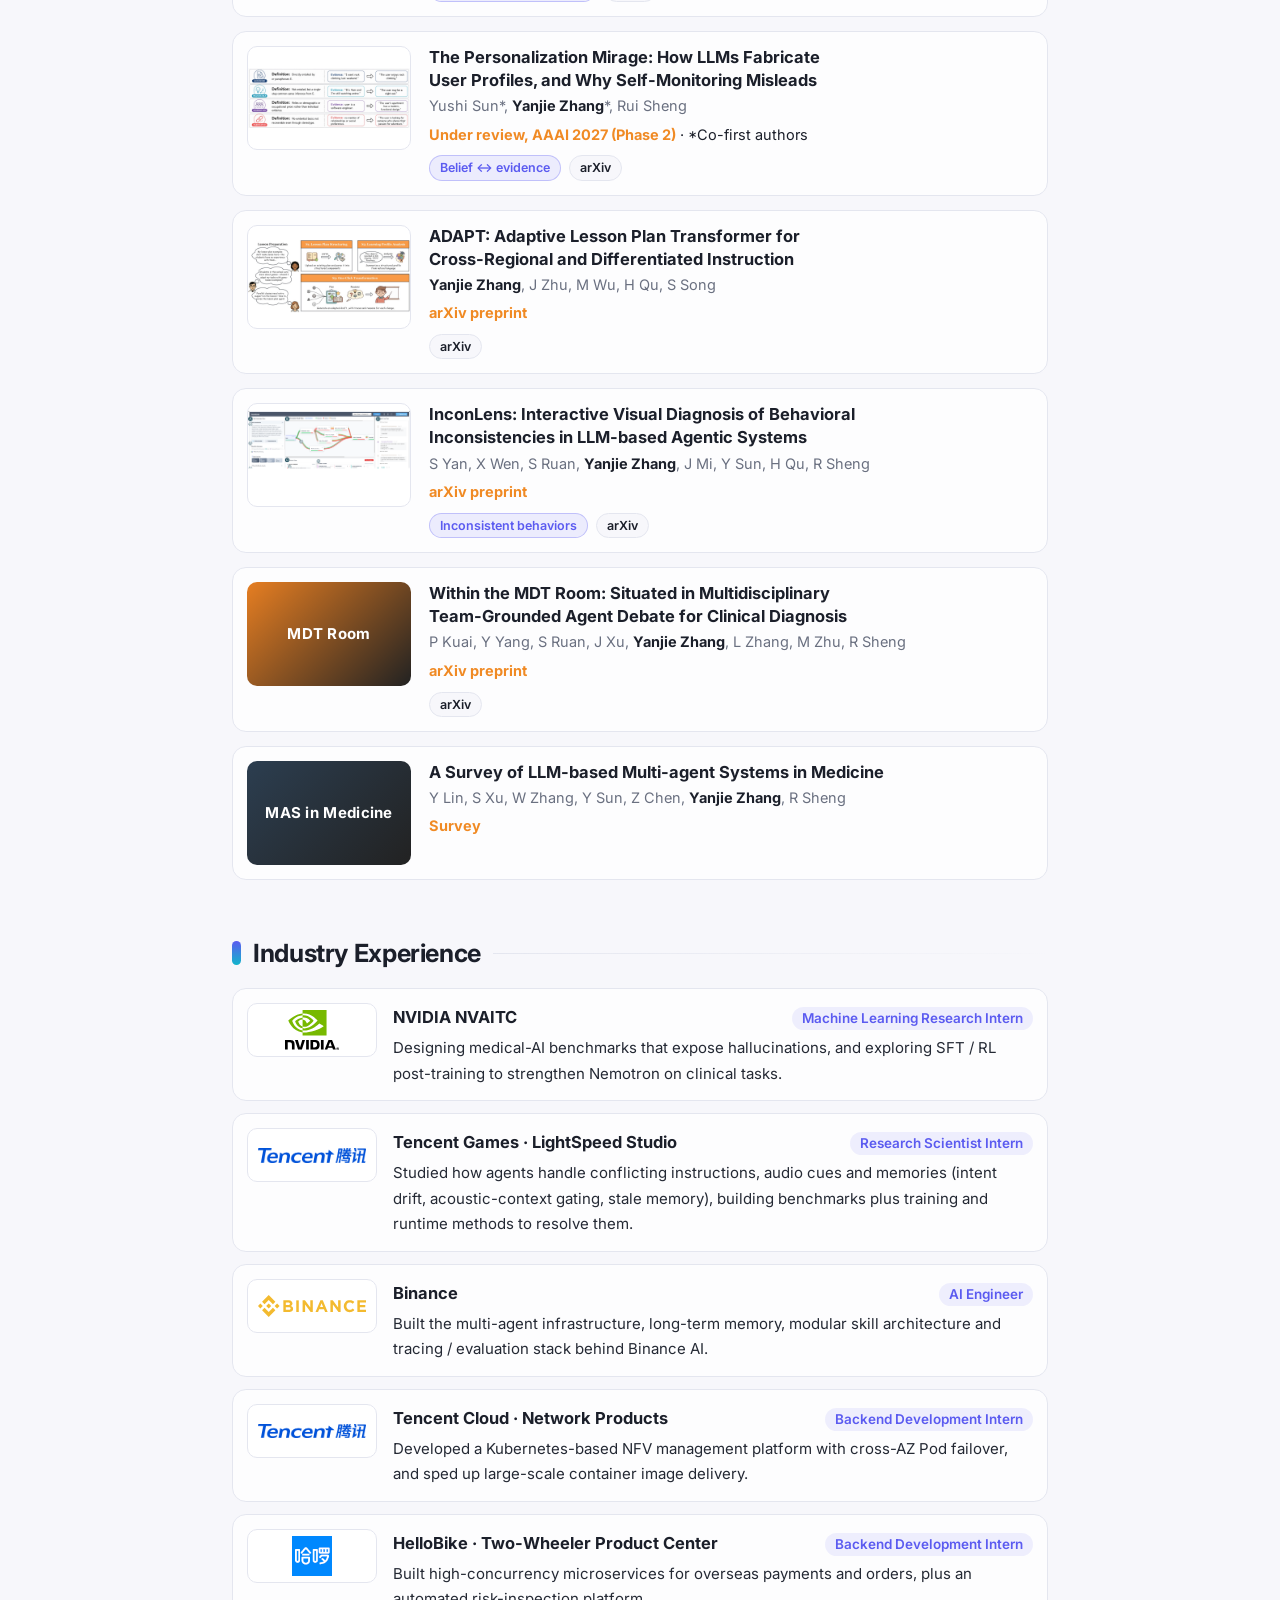
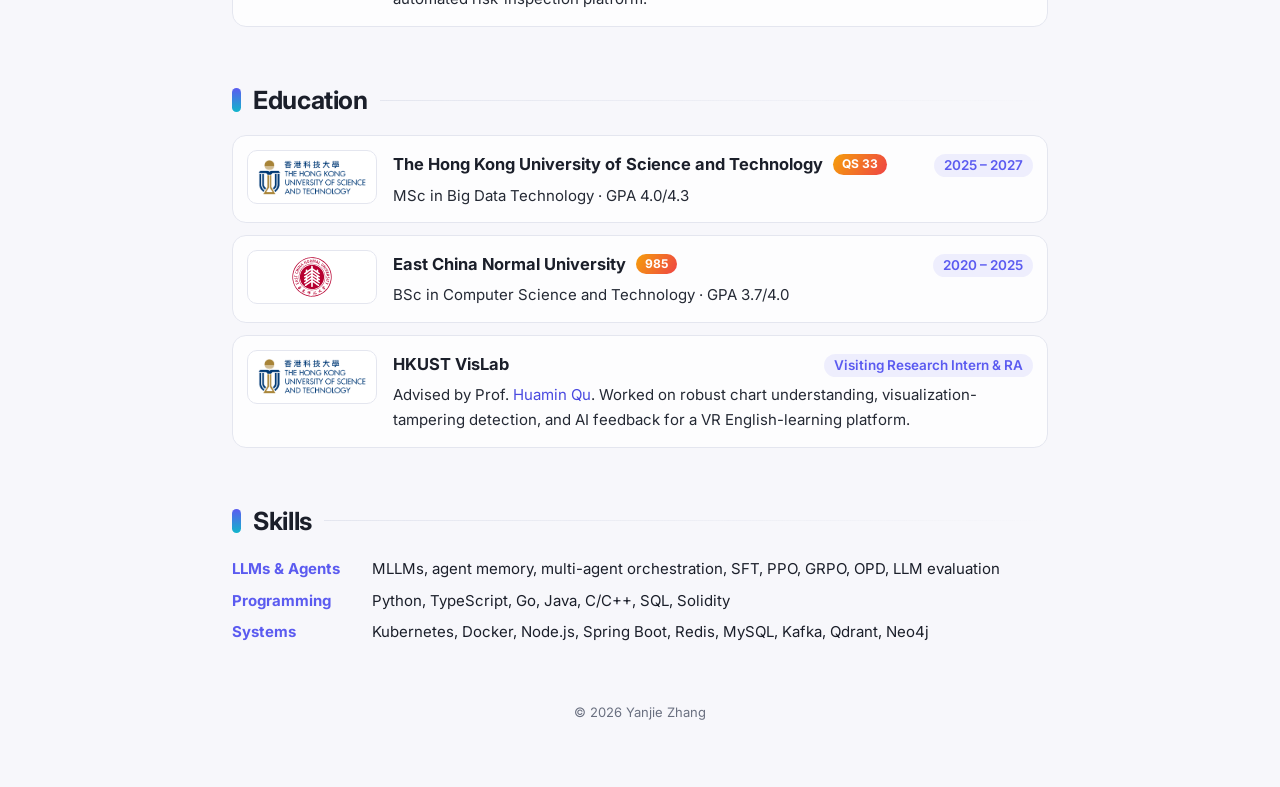
==== commit 5ee1884b: "Clarify Binance role in intro Co-Authored-By: Claude Sonnet 5.5 <noreply@anthropic.com>" ====
--- a/index.html
+++ b/index.html
@@ -6,7 +6,7 @@
 <div class="lang"><b>English</b> | <a href="zh/">中文</a></div>
 <div class="intro"><div class="text"><div class="status"><i></i>Open to full-time roles · from early 2027</div><h1>Yanjie Zhang</h1>
 <p>I study how AI agents <b class='hl'>resolve conflicting information</b>: when a user retracts an earlier instruction, when memory disagrees with what the agent now observes, when what is heard disagrees with the transcript, or when a chart's visuals contradict its data.</p>
-<p>I am an MSc student in Big Data Technology at <a href='https://hkust.edu.hk'>HKUST</a> and a Machine Learning Research Intern at <a href='https://www.nvidia.com'>NVIDIA NVAITC</a>, collaborating with the Healthcare AI Team on medical AI and Nemotron post-training. Previously, I worked at Tencent Games and Binance (AI Core Contributor).</p>
+<p>I am an MSc student in Big Data Technology at <a href='https://hkust.edu.hk'>HKUST</a> and a Machine Learning Research Intern at <a href='https://www.nvidia.com'>NVIDIA NVAITC</a>, collaborating with the Healthcare AI Team on medical AI and Nemotron post-training. Previously, I worked at Tencent Games and Binance, where I was a core contributor to Binance AI and Binance AI Pro.</p>
 <p>I am open to AI research and algorithm roles. Feel free to reach out!</p>
 <div class="links"><a href="mailto:yjzhang416@gmail.com">Email</a><a href="https://scholar.google.com/citations?user=QmD_SgkAAAAJ">Google Scholar</a><a href="https://www.linkedin.com/in/zhangyanjie/">LinkedIn</a><a href="https://github.com/doudouwer">GitHub</a></div></div>
 <div class="avatar"><img src="assets/avatar.jpg" alt="Yanjie Zhang"></div></div>
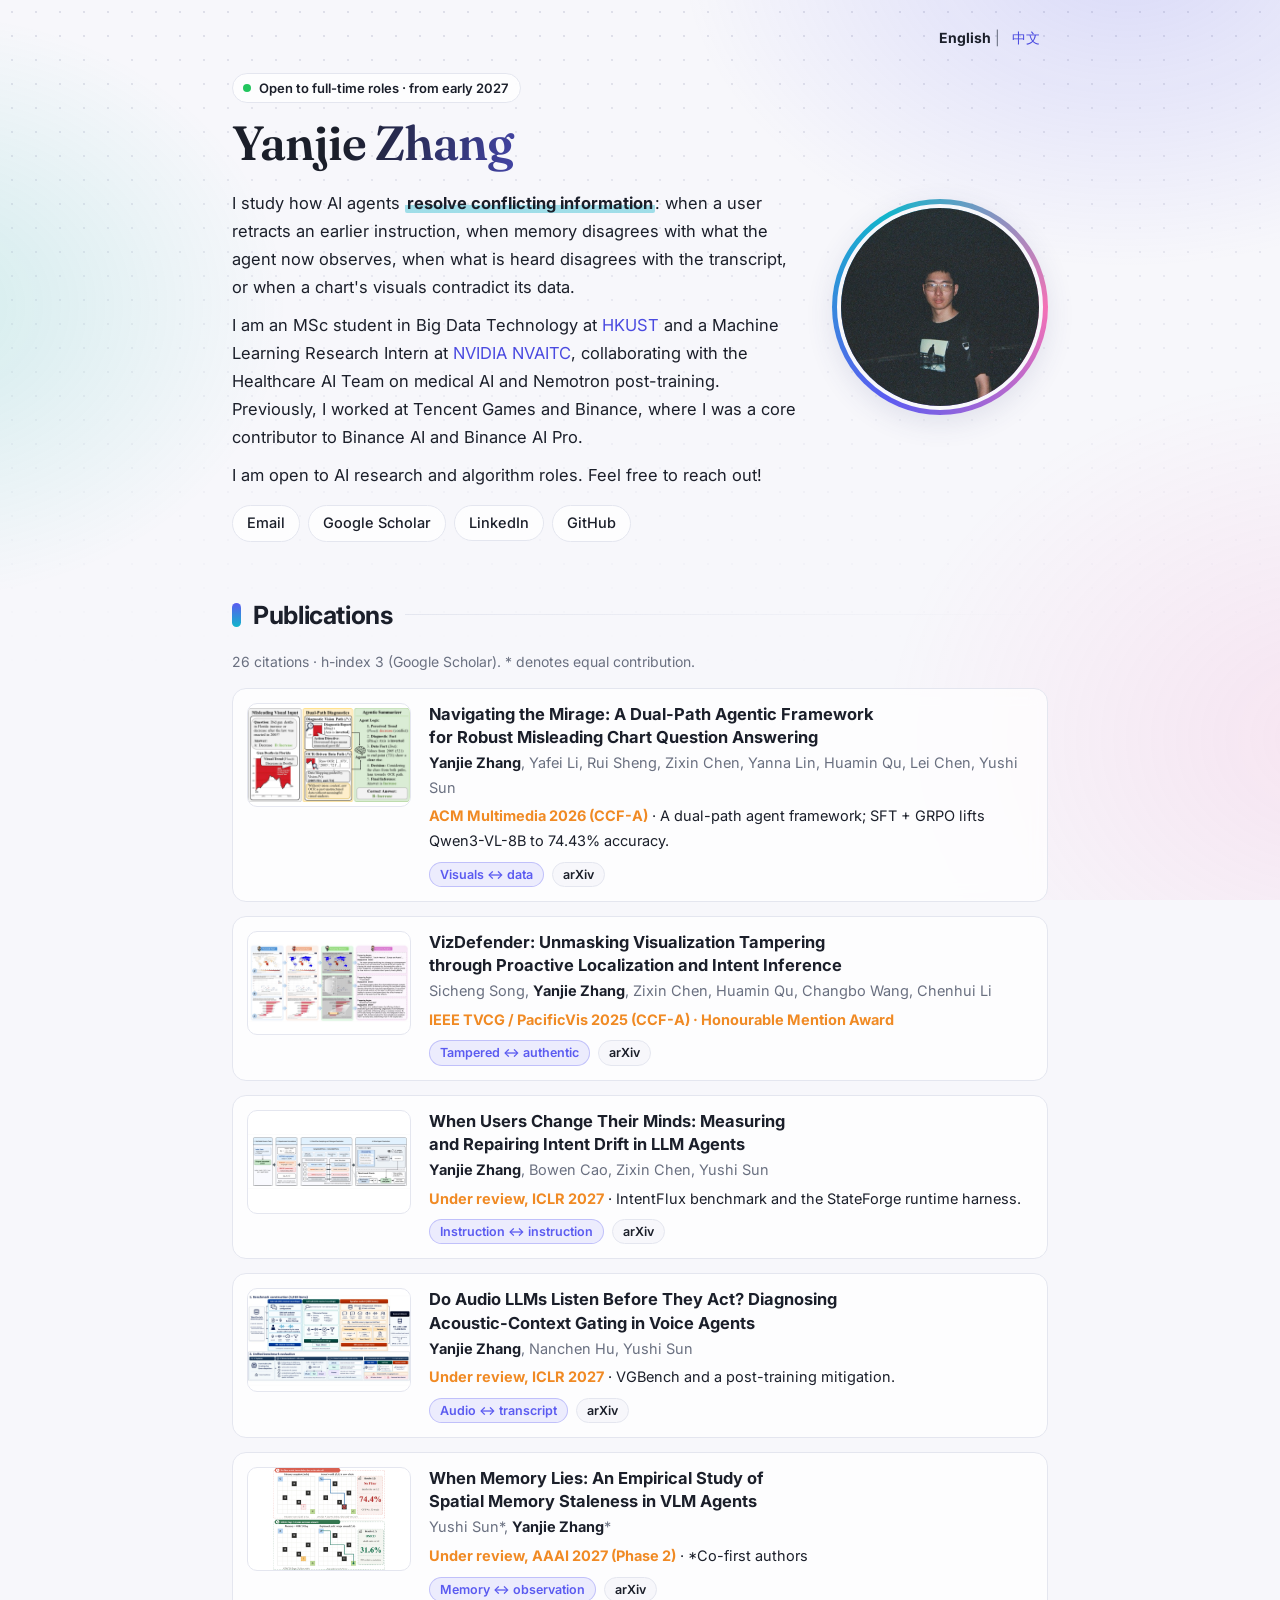
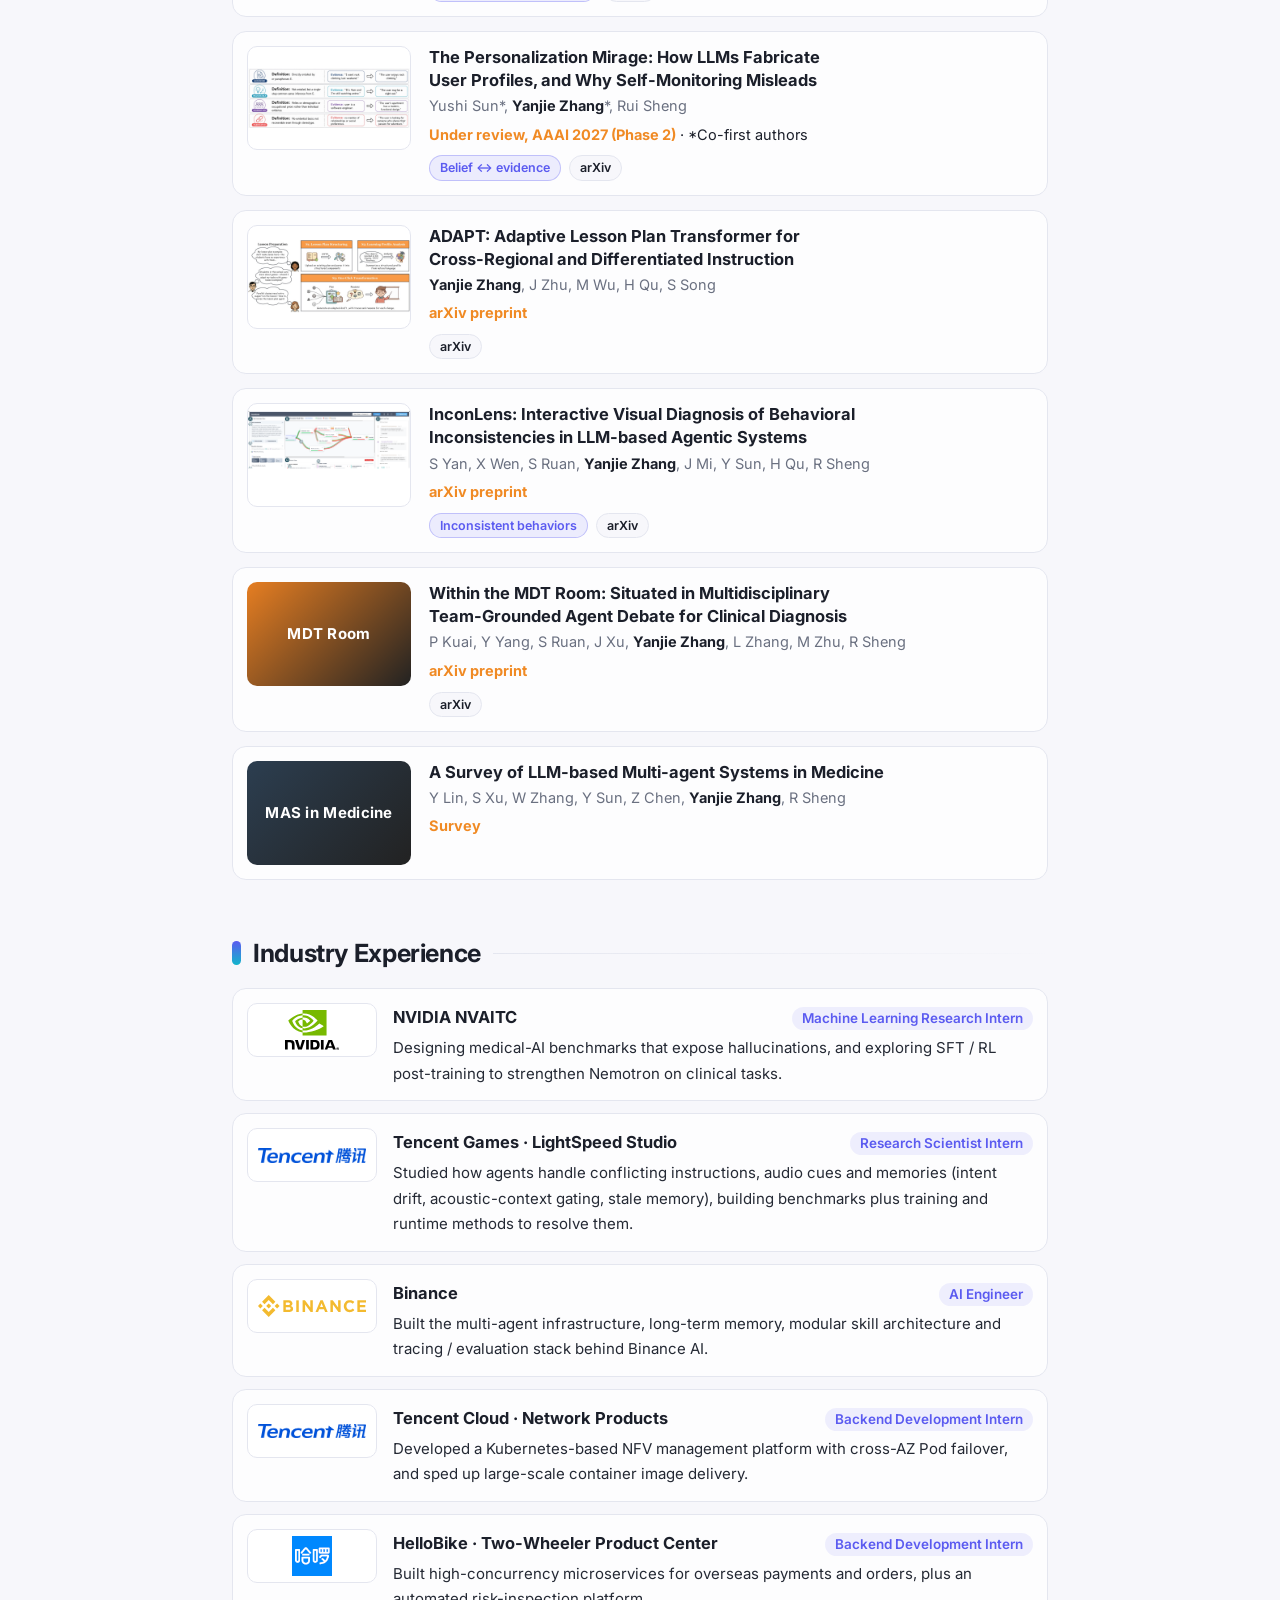
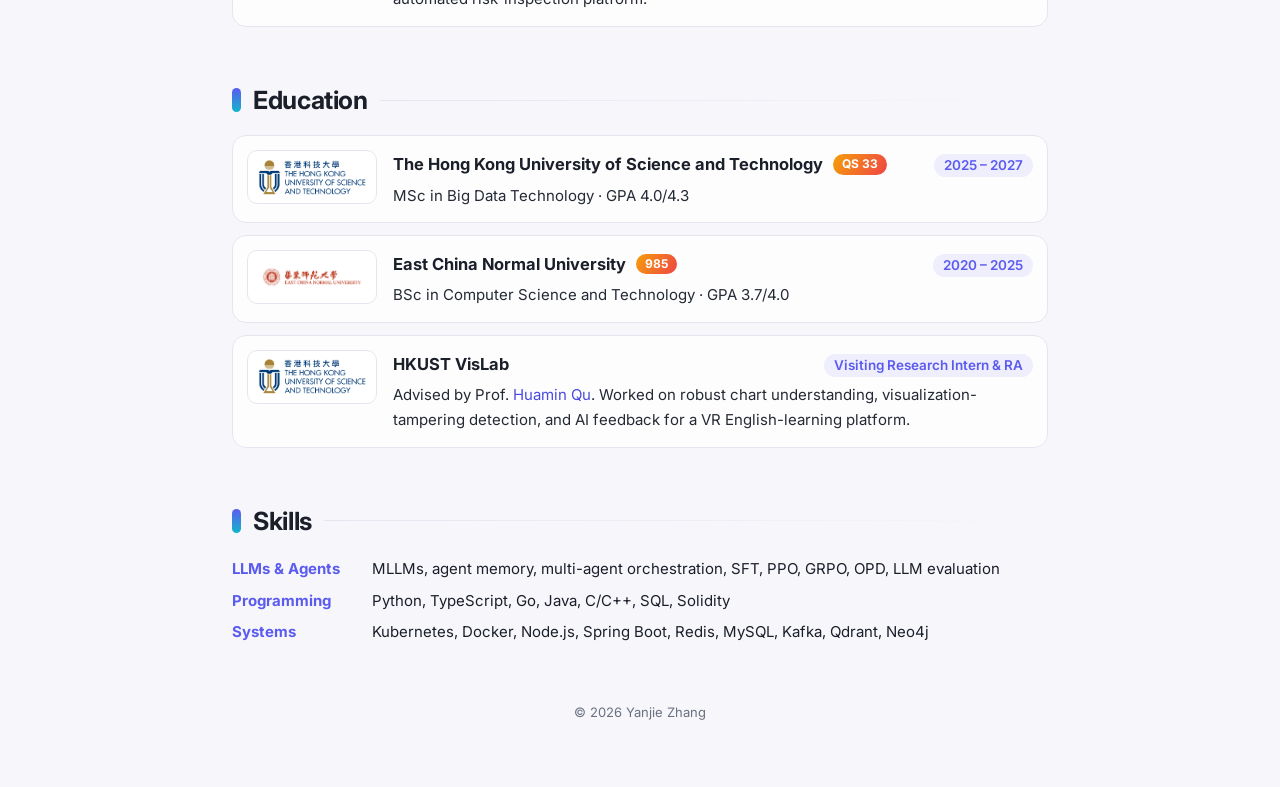
==== commit 57da374c: "Use provided ECNU logo Co-Authored-By: Claude Sonnet 5.5 <noreply@anthropic.com>" ====
--- a/index.html
+++ b/index.html
@@ -15,7 +15,7 @@
 <div class="pub"><div class="thumb img"><img src="assets/teasers/mirage.png" alt="MIRAGE" loading="lazy"></div><div><div class="t">Navigating the Mirage: A Dual-Path Agentic Framework for Robust Misleading Chart Question Answering</div><div class="a"><b>Yanjie Zhang</b>, Yafei Li, Rui Sheng, Zixin Chen, Yanna Lin, Huamin Qu, Lei Chen, Yushi Sun</div><div class="v"><em>ACM Multimedia 2026 (CCF-A)</em> · A dual-path agent framework; SFT + GRPO lifts Qwen3-VL-8B to 74.43% accuracy.</div><div class="l"><span class="tag" data-tip="A chart's visual trend says one thing, its underlying data another." tabindex="0">Visuals ↔ data</span><a href="https://arxiv.org/abs/2603.28583">arXiv</a></div></div></div><div class="pub"><div class="thumb img"><img src="assets/teasers/vizdefender.jpg" alt="VizDefender" loading="lazy"></div><div><div class="t">VizDefender: Unmasking Visualization Tampering through Proactive Localization and Intent Inference</div><div class="a">Sicheng Song, <b>Yanjie Zhang</b>, Zixin Chen, Huamin Qu, Changbo Wang, Chenhui Li</div><div class="v"><em>IEEE TVCG / PacificVis 2025 (CCF-A) · Honourable Mention Award</em></div><div class="l"><span class="tag" data-tip="The tampered chart contradicts the original; localize where and infer why." tabindex="0">Tampered ↔ authentic</span><a href="https://arxiv.org/abs/2512.18853">arXiv</a></div></div></div><div class="pub"><div class="thumb img"><img src="assets/teasers/intentflux.jpg" alt="IntentFlux" loading="lazy"></div><div><div class="t">When Users Change Their Minds: Measuring and Repairing Intent Drift in LLM Agents</div><div class="a"><b>Yanjie Zhang</b>, Bowen Cao, Zixin Chen, Yushi Sun</div><div class="v"><em>Under review, ICLR 2027</em> · IntentFlux benchmark and the StateForge runtime harness.</div><div class="l"><span class="tag" data-tip="The user's later instruction retracts or replaces an earlier one." tabindex="0">Instruction ↔ instruction</span><a href="https://arxiv.org/abs/2609.32520">arXiv</a></div></div></div><div class="pub"><div class="thumb img"><img src="assets/teasers/vgbench.jpg" alt="VGBench" loading="lazy"></div><div><div class="t">Do Audio LLMs Listen Before They Act? Diagnosing Acoustic-Context Gating in Voice Agents</div><div class="a"><b>Yanjie Zhang</b>, Nanchen Hu, Yushi Sun</div><div class="v"><em>Under review, ICLR 2027</em> · VGBench and a post-training mitigation.</div><div class="l"><span class="tag" data-tip="The transcript says "act", the acoustic scene says "not for me"." tabindex="0">Audio ↔ transcript</span><a href="https://arxiv.org/abs/2609.32536">arXiv</a></div></div></div><div class="pub"><div class="thumb img"><img src="assets/teasers/memory.png" alt="When Memory Lies" loading="lazy"></div><div><div class="t">When Memory Lies: An Empirical Study of Spatial Memory Staleness in VLM Agents</div><div class="a">Yushi Sun*, <b>Yanjie Zhang</b>*</div><div class="v"><em>Under review, AAAI 2027 (Phase 2)</em> · *Co-first authors</div><div class="l"><span class="tag" data-tip="The agent's stored memory no longer matches what it now observes." tabindex="0">Memory ↔ observation</span><a href="https://arxiv.org/abs/2608.04574">arXiv</a></div></div></div><div class="pub"><div class="thumb img"><img src="assets/teasers/mirage2.jpg" alt="Personalization Mirage" loading="lazy"></div><div><div class="t">The Personalization Mirage: How LLMs Fabricate User Profiles, and Why Self-Monitoring Misleads</div><div class="a">Yushi Sun*, <b>Yanjie Zhang</b>*, Rui Sheng</div><div class="v"><em>Under review, AAAI 2027 (Phase 2)</em> · *Co-first authors</div><div class="l"><span class="tag" data-tip="The model's inferred profile goes beyond the evidence it was given." tabindex="0">Belief ↔ evidence</span><a href="https://arxiv.org/abs/2608.04570">arXiv</a></div></div></div><div class="pub"><div class="thumb img"><img src="assets/teasers/adapt.jpg" alt="ADAPT" loading="lazy"></div><div><div class="t">ADAPT: Adaptive Lesson Plan Transformer for Cross-Regional and Differentiated Instruction</div><div class="a"><b>Yanjie Zhang</b>, J Zhu, M Wu, H Qu, S Song</div><div class="v"><em>arXiv preprint</em></div><div class="l"><a href="https://arxiv.org/abs/2606.17633">arXiv</a></div></div></div><div class="pub"><div class="thumb img"><img src="assets/teasers/inconlens.png" alt="InconLens" loading="lazy"></div><div><div class="t">InconLens: Interactive Visual Diagnosis of Behavioral Inconsistencies in LLM-based Agentic Systems</div><div class="a">S Yan, X Wen, S Ruan, <b>Yanjie Zhang</b>, J Mi, Y Sun, H Qu, R Sheng</div><div class="v"><em>arXiv preprint</em></div><div class="l"><span class="tag" data-tip="The agent's behaviors across runs disagree with each other." tabindex="0">Inconsistent behaviors</span><a href="https://arxiv.org/abs/2603.28106">arXiv</a></div></div></div><div class="pub"><div class="thumb" style="background:linear-gradient(135deg,#e67e22,#222)">MDT Room</div><div><div class="t">Within the MDT Room: Situated in Multidisciplinary Team-Grounded Agent Debate for Clinical Diagnosis</div><div class="a">P Kuai, Y Yang, S Ruan, J Xu, <b>Yanjie Zhang</b>, L Zhang, M Zhu, R Sheng</div><div class="v"><em>arXiv preprint</em></div><div class="l"><a href="https://arxiv.org/abs/2603.28393">arXiv</a></div></div></div><div class="pub"><div class="thumb" style="background:linear-gradient(135deg,#2c3e50,#222)">MAS in Medicine</div><div><div class="t">A Survey of LLM-based Multi-agent Systems in Medicine</div><div class="a">Y Lin, S Xu, W Zhang, Y Sun, Z Chen, <b>Yanjie Zhang</b>, R Sheng</div><div class="v"><em>Survey</em></div><div class="l"></div></div></div>
 <h2>Industry Experience</h2><div class="item"><div class="logo"><img src="assets/logos/nvidia.svg" alt=""></div><div class="body"><div class="h"><span class="n">NVIDIA NVAITC</span><span class="r">Machine Learning Research Intern</span></div><p>Designing medical-AI benchmarks that expose hallucinations, and exploring SFT / RL post-training to strengthen Nemotron on clinical tasks.</p></div></div><div class="item"><div class="logo"><img src="assets/logos/tencent.svg" alt=""></div><div class="body"><div class="h"><span class="n">Tencent Games · LightSpeed Studio</span><span class="r">Research Scientist Intern</span></div><p>Studied how agents handle conflicting instructions, audio cues and memories (intent drift, acoustic-context gating, stale memory), building benchmarks plus training and runtime methods to resolve them.</p></div></div><div class="item"><div class="logo"><img src="assets/logos/binance.svg" alt=""></div><div class="body"><div class="h"><span class="n">Binance</span><span class="r">AI Engineer</span></div><p>Built the multi-agent infrastructure, long-term memory, modular skill architecture and tracing / evaluation stack behind Binance AI.</p></div></div><div class="item"><div class="logo"><img src="assets/logos/tencent.svg" alt=""></div><div class="body"><div class="h"><span class="n">Tencent Cloud · Network Products</span><span class="r">Backend Development Intern</span></div><p>Developed a Kubernetes-based NFV management platform with cross-AZ Pod failover, and sped up large-scale container image delivery.</p></div></div><div class="item"><div class="logo"><img src="assets/logos/hellobike.png" alt="HelloBike"></div><div class="body"><div class="h"><span class="n">HelloBike · Two-Wheeler Product Center</span><span class="r">Backend Development Intern</span></div><p>Built high-concurrency microservices for overseas payments and orders, plus an automated risk-inspection platform.</p></div></div>
 <h2>Education</h2><div class="item"><div class="logo"><img src="assets/logos/hkust.png" alt="HKUST"></div><div class="body"><div class="h"><span class="n">The Hong Kong University of Science and Technology <span class="badge">QS 33</span></span><span class="r">2025 – 2027</span></div><p>MSc in Big Data Technology · GPA 4.0/4.3</p></div></div>
-<div class="item"><div class="logo"><img src="assets/logos/ecnu.svg" alt="ECNU"></div><div class="body"><div class="h"><span class="n">East China Normal University <span class="badge">985</span></span><span class="r">2020 – 2025</span></div><p>BSc in Computer Science and Technology · GPA 3.7/4.0</p></div></div>
+<div class="item"><div class="logo"><img src="assets/logos/ecnu.png" alt="ECNU"></div><div class="body"><div class="h"><span class="n">East China Normal University <span class="badge">985</span></span><span class="r">2020 – 2025</span></div><p>BSc in Computer Science and Technology · GPA 3.7/4.0</p></div></div>
 <div class="item"><div class="logo"><img src="assets/logos/hkust.png" alt="HKUST"></div><div class="body"><div class="h"><span class="n">HKUST VisLab</span><span class="r">Visiting Research Intern & RA</span></div><p>Advised by Prof. <a href='https://huamin.org'>Huamin Qu</a>. Worked on robust chart understanding, visualization-tampering detection, and AI feedback for a VR English-learning platform.</p></div></div>
 <h2>Skills</h2><div class="skills">
 <p><b>LLMs &amp; Agents</b>MLLMs, agent memory, multi-agent orchestration, SFT, PPO, GRPO, OPD, LLM evaluation</p>
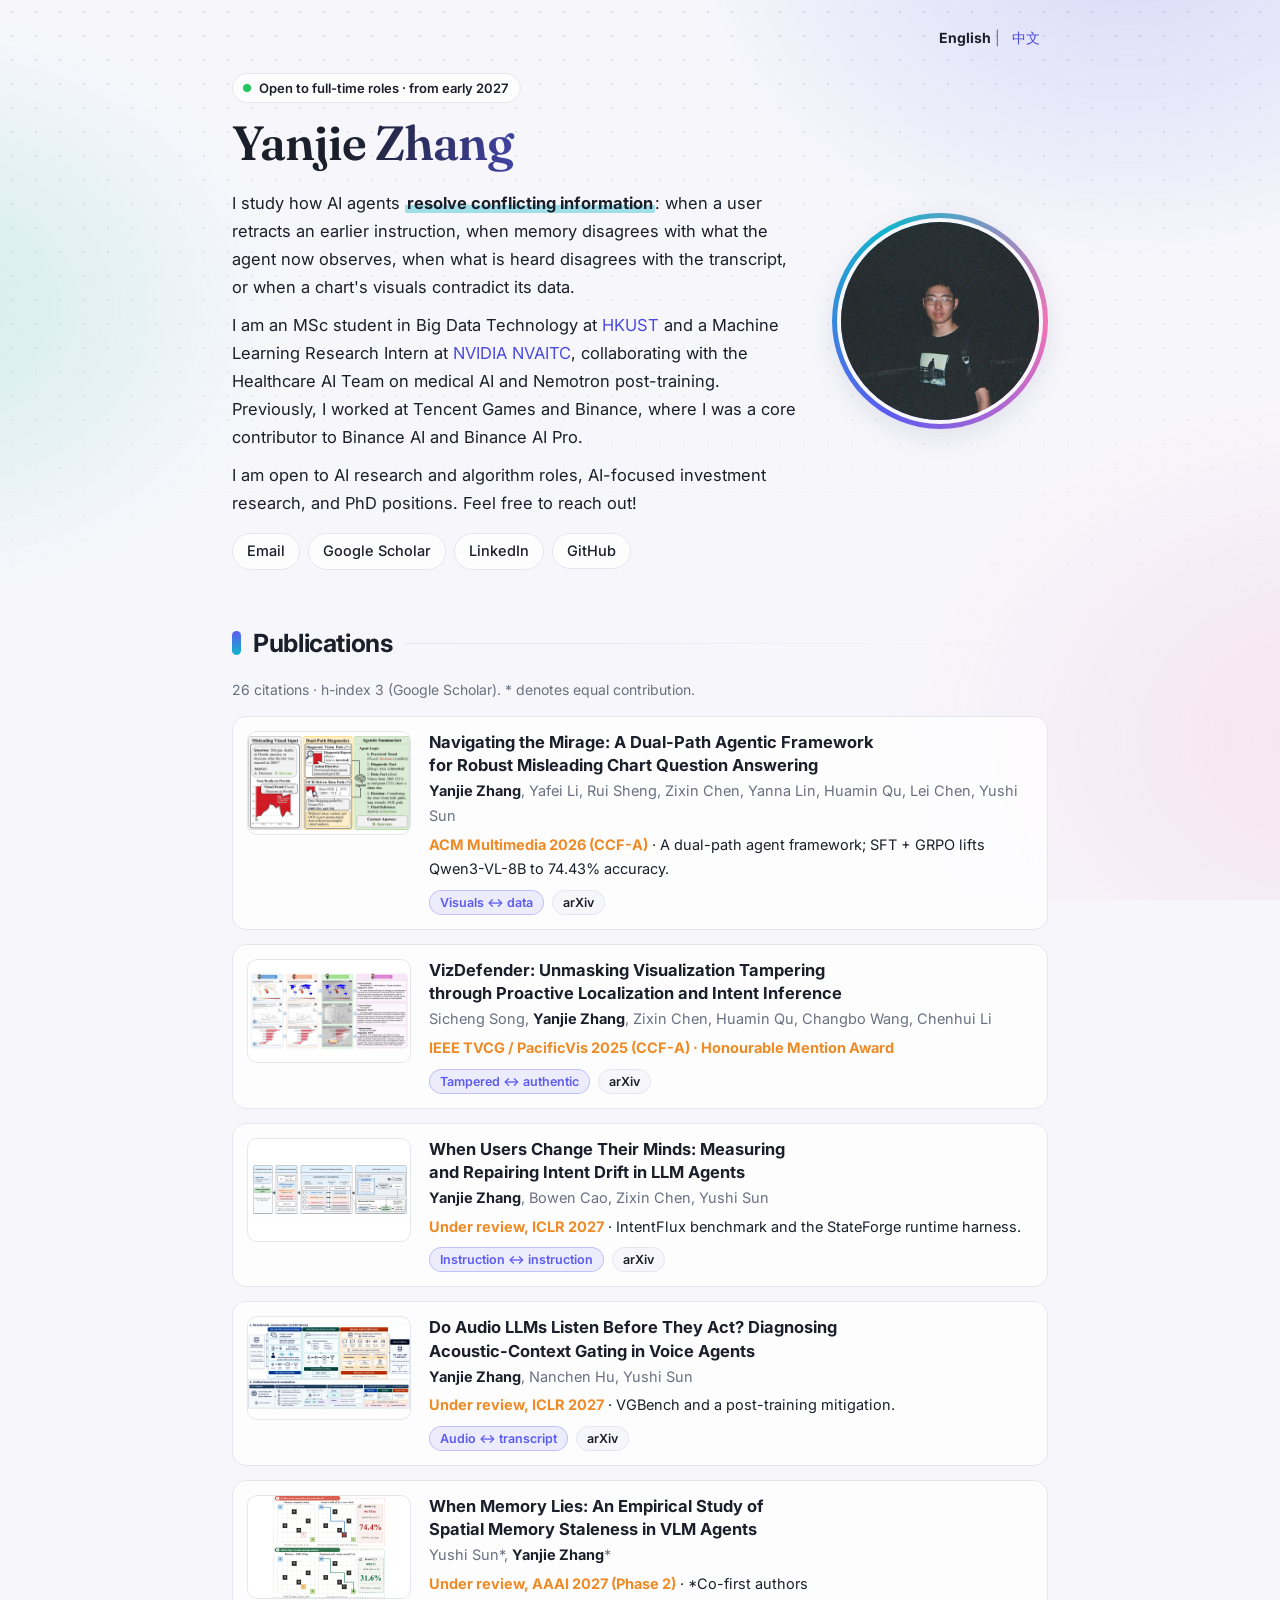
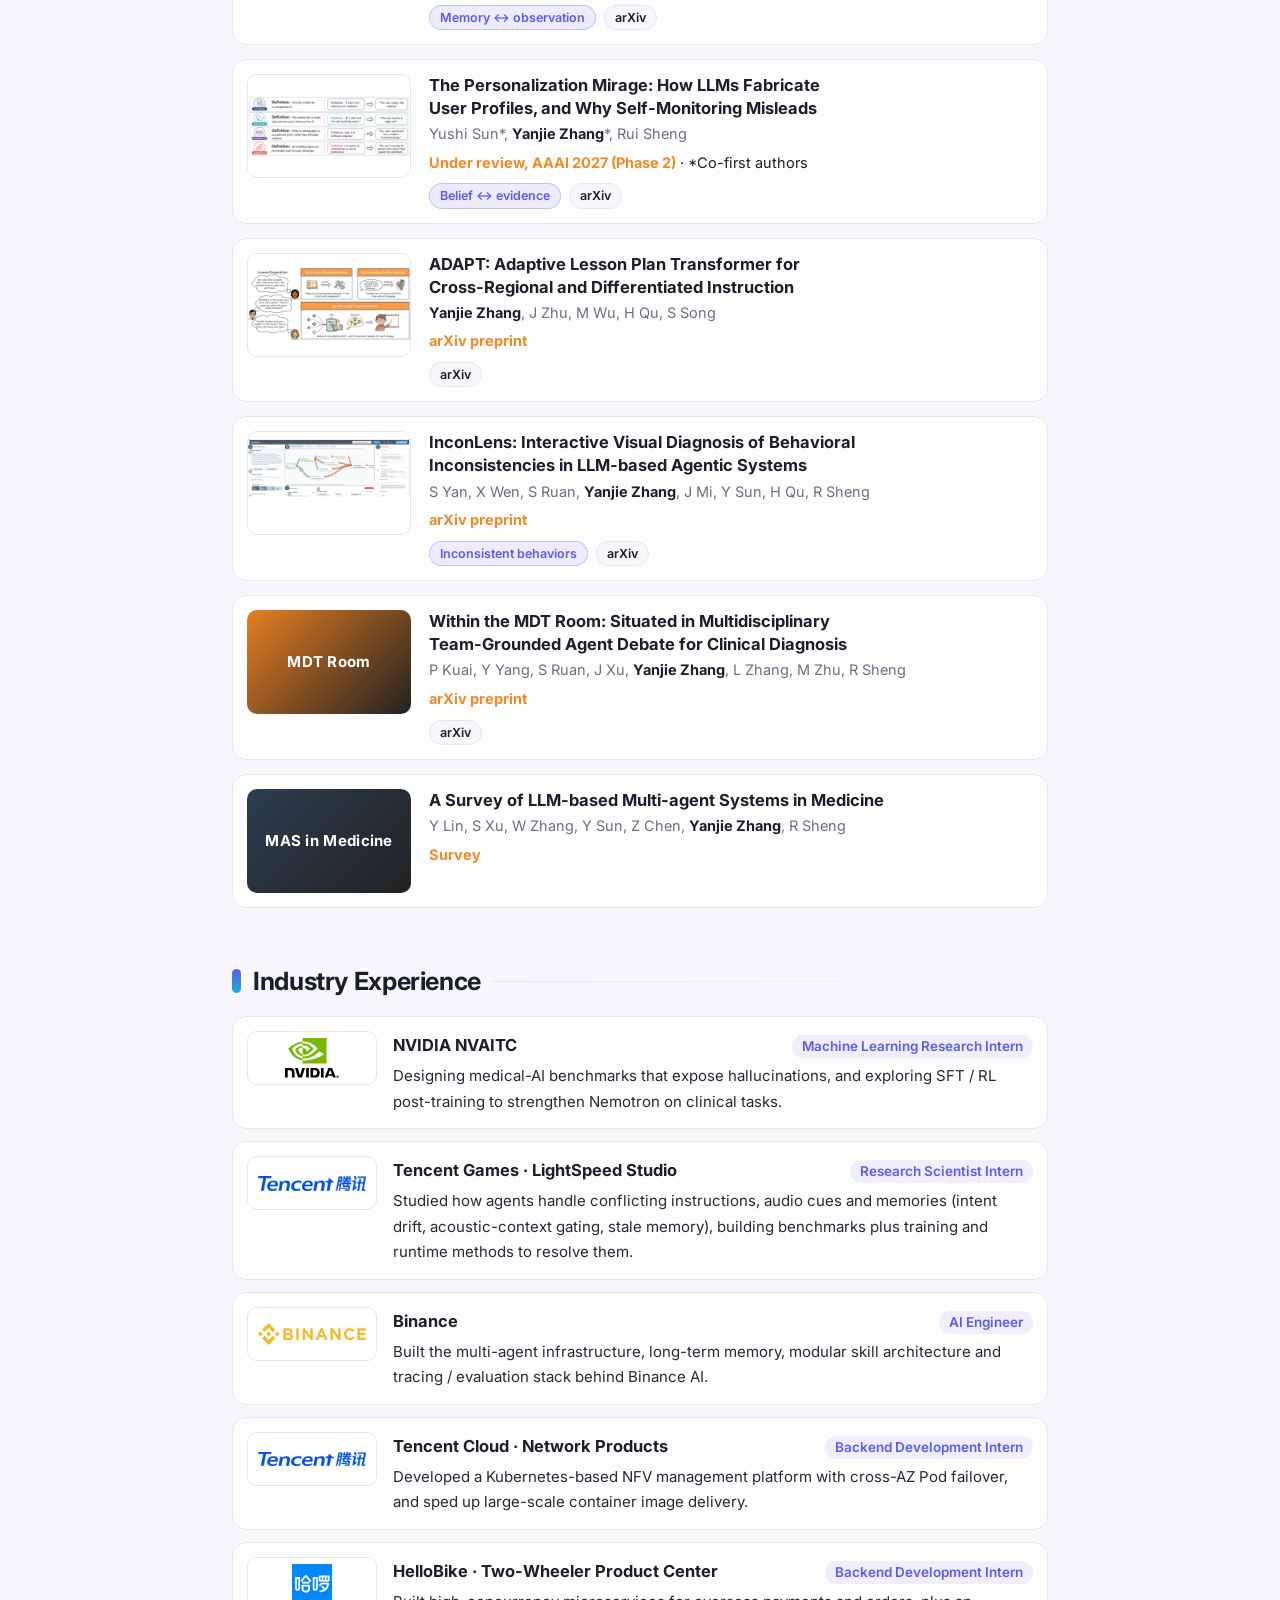
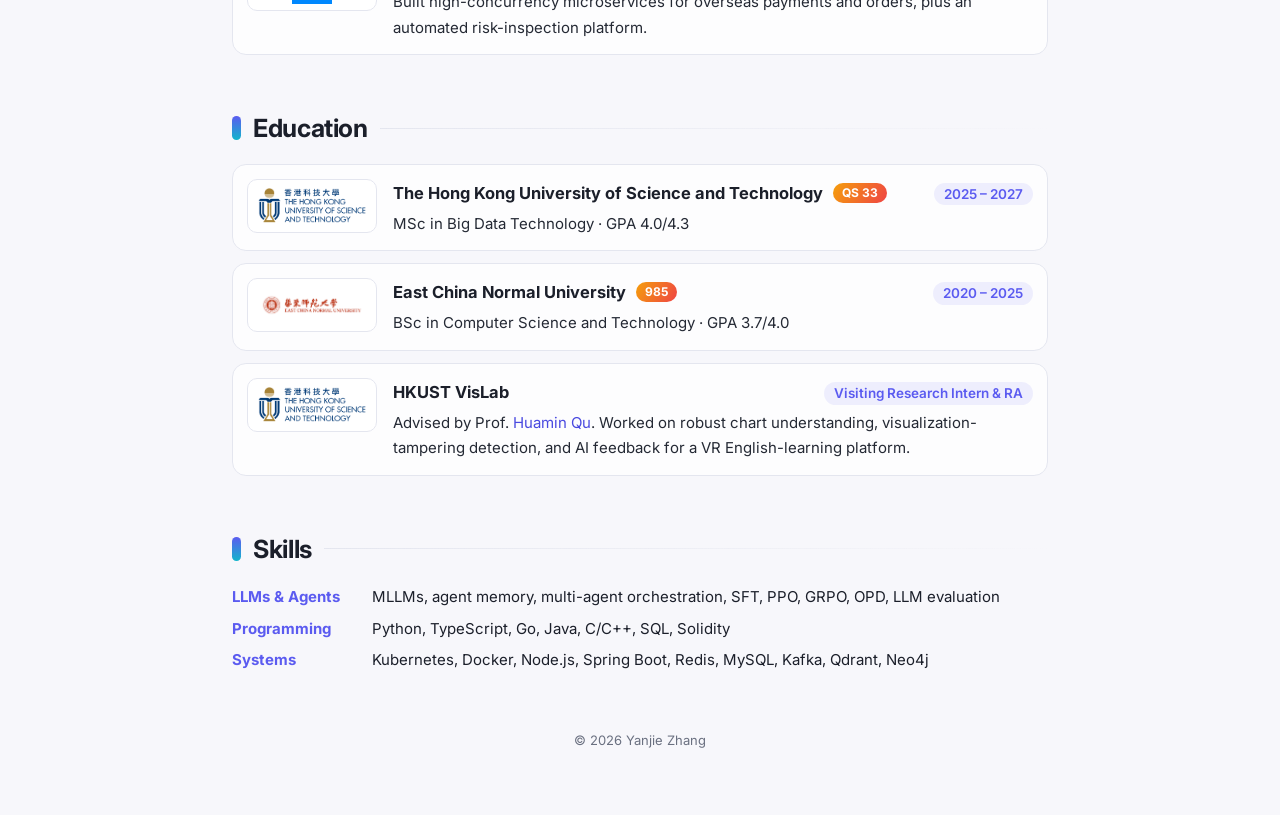
==== commit 16098890: "Broaden open-to roles in intro Co-Authored-By: Claude Sonnet 5.5 <noreply@anthropic.com>" ====
--- a/index.html
+++ b/index.html
@@ -7,7 +7,7 @@
 <div class="intro"><div class="text"><div class="status"><i></i>Open to full-time roles · from early 2027</div><h1>Yanjie Zhang</h1>
 <p>I study how AI agents <b class='hl'>resolve conflicting information</b>: when a user retracts an earlier instruction, when memory disagrees with what the agent now observes, when what is heard disagrees with the transcript, or when a chart's visuals contradict its data.</p>
 <p>I am an MSc student in Big Data Technology at <a href='https://hkust.edu.hk'>HKUST</a> and a Machine Learning Research Intern at <a href='https://www.nvidia.com'>NVIDIA NVAITC</a>, collaborating with the Healthcare AI Team on medical AI and Nemotron post-training. Previously, I worked at Tencent Games and Binance, where I was a core contributor to Binance AI and Binance AI Pro.</p>
-<p>I am open to AI research and algorithm roles. Feel free to reach out!</p>
+<p>I am open to AI research and algorithm roles, AI-focused investment research, and PhD positions. Feel free to reach out!</p>
 <div class="links"><a href="mailto:yjzhang416@gmail.com">Email</a><a href="https://scholar.google.com/citations?user=QmD_SgkAAAAJ">Google Scholar</a><a href="https://www.linkedin.com/in/zhangyanjie/">LinkedIn</a><a href="https://github.com/doudouwer">GitHub</a></div></div>
 <div class="avatar"><img src="assets/avatar.jpg" alt="Yanjie Zhang"></div></div>
 <h2>Publications</h2>
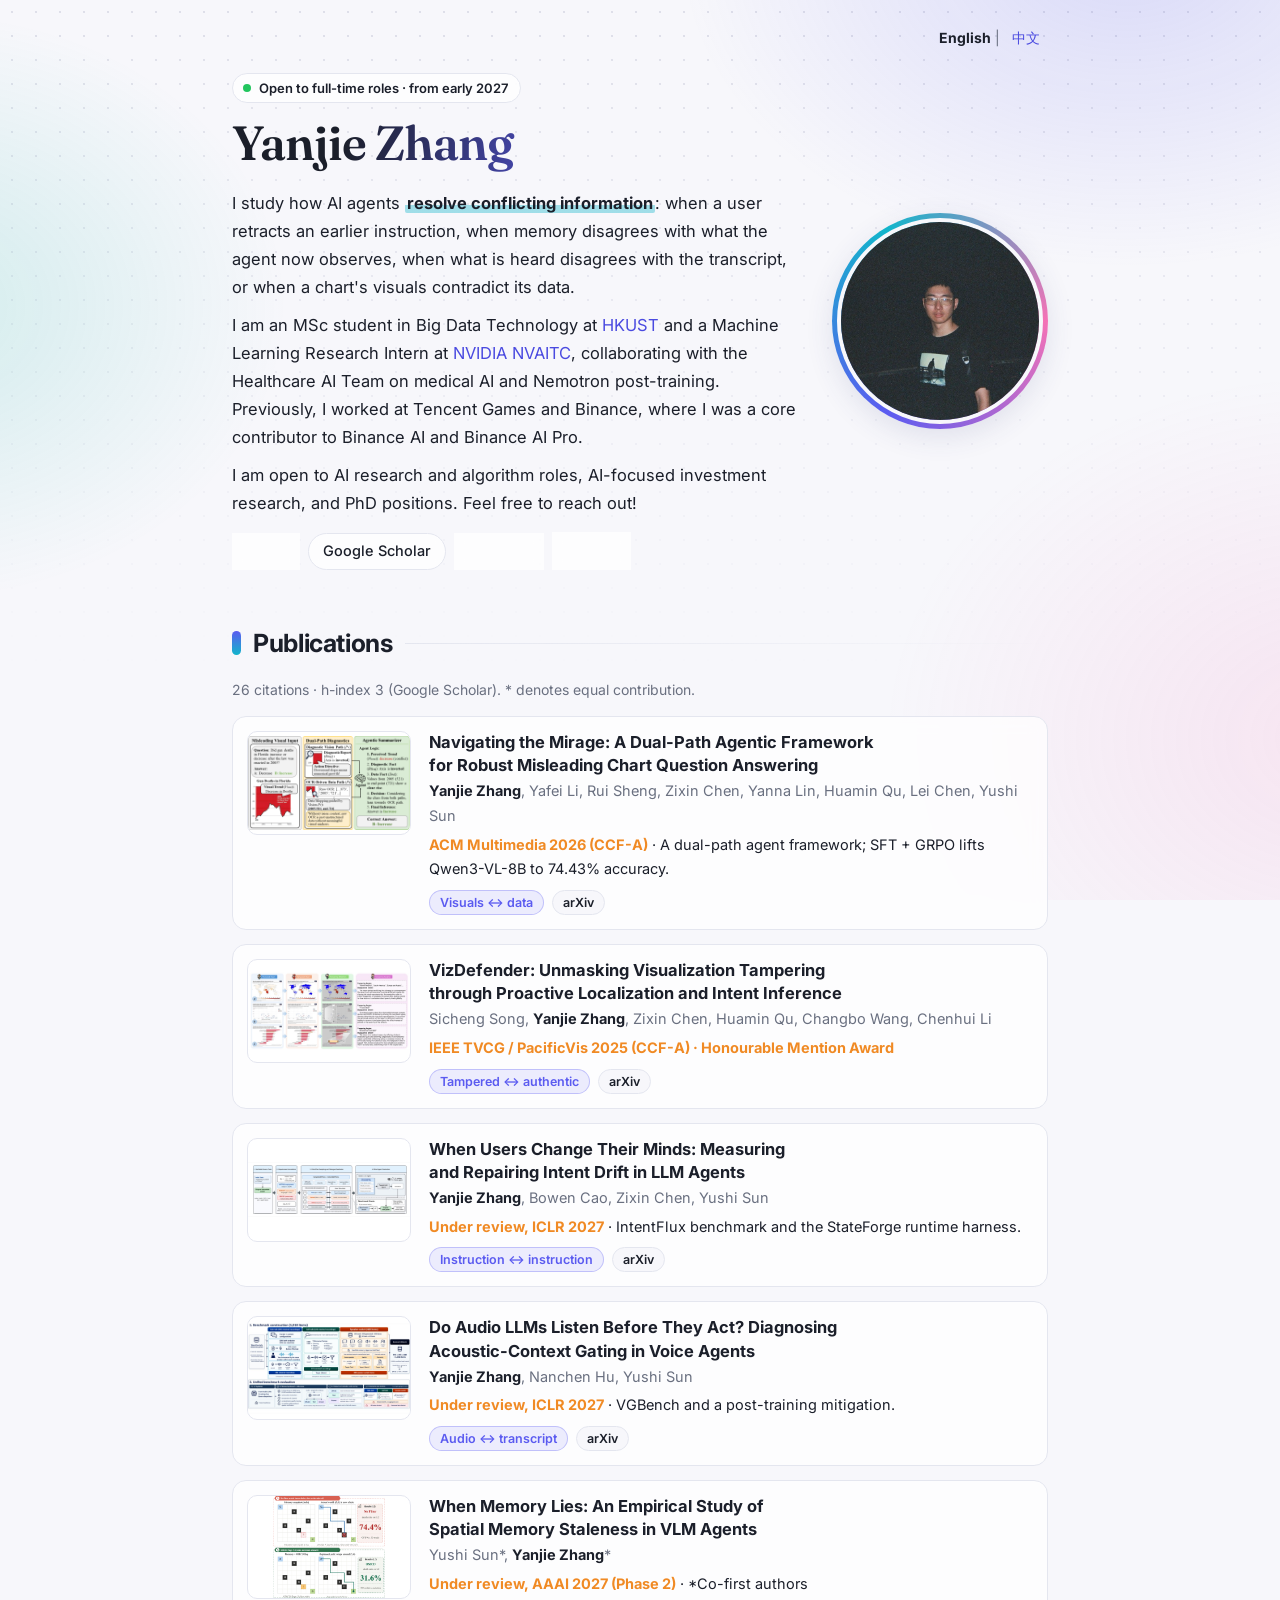
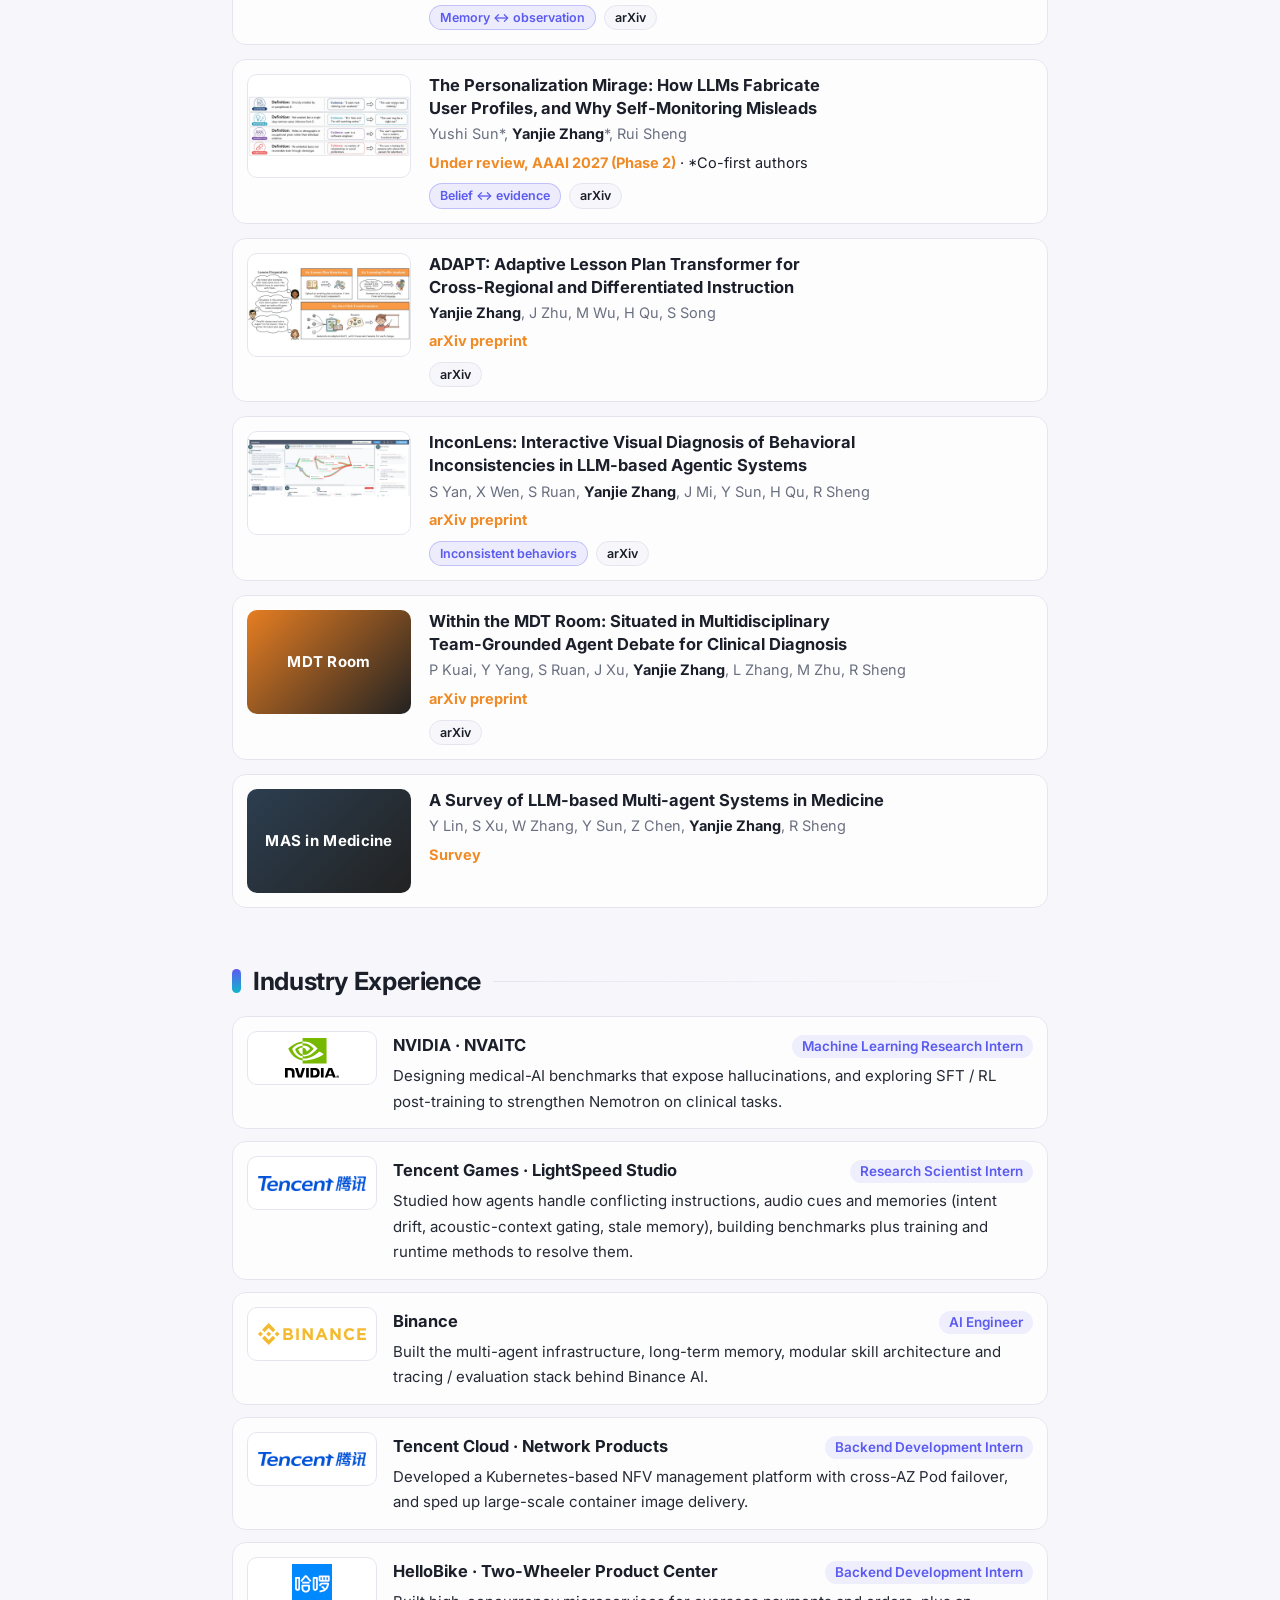
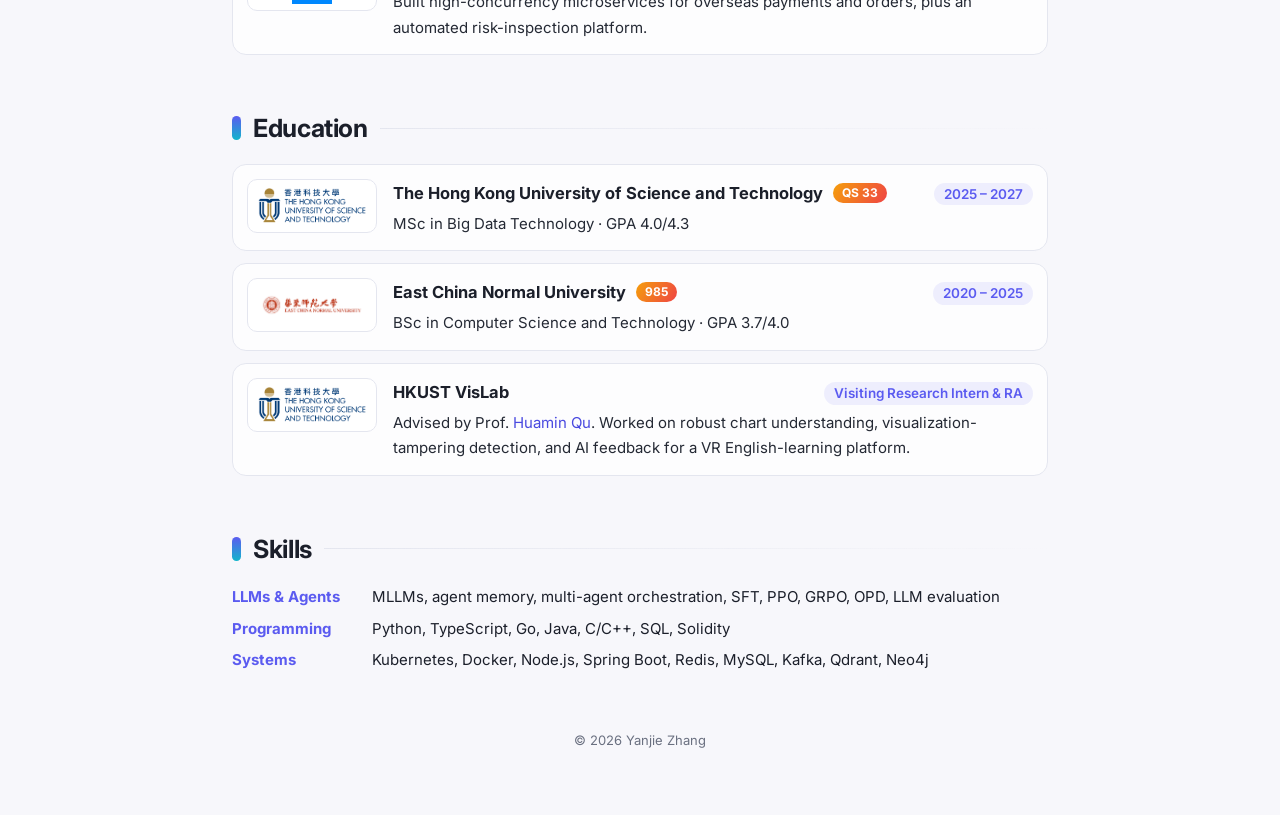
==== commit 390e7794: "Add middle dot to NVIDIA · NVAITC entry Co-Authored-By: Claude Sonnet 5.5 <noreply@anthropic.com>" ====
--- a/index.html
+++ b/index.html
@@ -13,7 +13,7 @@
 <h2>Publications</h2>
 <p class="meta">26 citations · h-index 3 (Google Scholar). * denotes equal contribution.</p>
 <div class="pub"><div class="thumb img"><img src="assets/teasers/mirage.png" alt="MIRAGE" loading="lazy"></div><div><div class="t">Navigating the Mirage: A Dual-Path Agentic Framework for Robust Misleading Chart Question Answering</div><div class="a"><b>Yanjie Zhang</b>, Yafei Li, Rui Sheng, Zixin Chen, Yanna Lin, Huamin Qu, Lei Chen, Yushi Sun</div><div class="v"><em>ACM Multimedia 2026 (CCF-A)</em> · A dual-path agent framework; SFT + GRPO lifts Qwen3-VL-8B to 74.43% accuracy.</div><div class="l"><span class="tag" data-tip="A chart's visual trend says one thing, its underlying data another." tabindex="0">Visuals ↔ data</span><a href="https://arxiv.org/abs/2603.28583">arXiv</a></div></div></div><div class="pub"><div class="thumb img"><img src="assets/teasers/vizdefender.jpg" alt="VizDefender" loading="lazy"></div><div><div class="t">VizDefender: Unmasking Visualization Tampering through Proactive Localization and Intent Inference</div><div class="a">Sicheng Song, <b>Yanjie Zhang</b>, Zixin Chen, Huamin Qu, Changbo Wang, Chenhui Li</div><div class="v"><em>IEEE TVCG / PacificVis 2025 (CCF-A) · Honourable Mention Award</em></div><div class="l"><span class="tag" data-tip="The tampered chart contradicts the original; localize where and infer why." tabindex="0">Tampered ↔ authentic</span><a href="https://arxiv.org/abs/2512.18853">arXiv</a></div></div></div><div class="pub"><div class="thumb img"><img src="assets/teasers/intentflux.jpg" alt="IntentFlux" loading="lazy"></div><div><div class="t">When Users Change Their Minds: Measuring and Repairing Intent Drift in LLM Agents</div><div class="a"><b>Yanjie Zhang</b>, Bowen Cao, Zixin Chen, Yushi Sun</div><div class="v"><em>Under review, ICLR 2027</em> · IntentFlux benchmark and the StateForge runtime harness.</div><div class="l"><span class="tag" data-tip="The user's later instruction retracts or replaces an earlier one." tabindex="0">Instruction ↔ instruction</span><a href="https://arxiv.org/abs/2609.32520">arXiv</a></div></div></div><div class="pub"><div class="thumb img"><img src="assets/teasers/vgbench.jpg" alt="VGBench" loading="lazy"></div><div><div class="t">Do Audio LLMs Listen Before They Act? Diagnosing Acoustic-Context Gating in Voice Agents</div><div class="a"><b>Yanjie Zhang</b>, Nanchen Hu, Yushi Sun</div><div class="v"><em>Under review, ICLR 2027</em> · VGBench and a post-training mitigation.</div><div class="l"><span class="tag" data-tip="The transcript says "act", the acoustic scene says "not for me"." tabindex="0">Audio ↔ transcript</span><a href="https://arxiv.org/abs/2609.32536">arXiv</a></div></div></div><div class="pub"><div class="thumb img"><img src="assets/teasers/memory.png" alt="When Memory Lies" loading="lazy"></div><div><div class="t">When Memory Lies: An Empirical Study of Spatial Memory Staleness in VLM Agents</div><div class="a">Yushi Sun*, <b>Yanjie Zhang</b>*</div><div class="v"><em>Under review, AAAI 2027 (Phase 2)</em> · *Co-first authors</div><div class="l"><span class="tag" data-tip="The agent's stored memory no longer matches what it now observes." tabindex="0">Memory ↔ observation</span><a href="https://arxiv.org/abs/2608.04574">arXiv</a></div></div></div><div class="pub"><div class="thumb img"><img src="assets/teasers/mirage2.jpg" alt="Personalization Mirage" loading="lazy"></div><div><div class="t">The Personalization Mirage: How LLMs Fabricate User Profiles, and Why Self-Monitoring Misleads</div><div class="a">Yushi Sun*, <b>Yanjie Zhang</b>*, Rui Sheng</div><div class="v"><em>Under review, AAAI 2027 (Phase 2)</em> · *Co-first authors</div><div class="l"><span class="tag" data-tip="The model's inferred profile goes beyond the evidence it was given." tabindex="0">Belief ↔ evidence</span><a href="https://arxiv.org/abs/2608.04570">arXiv</a></div></div></div><div class="pub"><div class="thumb img"><img src="assets/teasers/adapt.jpg" alt="ADAPT" loading="lazy"></div><div><div class="t">ADAPT: Adaptive Lesson Plan Transformer for Cross-Regional and Differentiated Instruction</div><div class="a"><b>Yanjie Zhang</b>, J Zhu, M Wu, H Qu, S Song</div><div class="v"><em>arXiv preprint</em></div><div class="l"><a href="https://arxiv.org/abs/2606.17633">arXiv</a></div></div></div><div class="pub"><div class="thumb img"><img src="assets/teasers/inconlens.png" alt="InconLens" loading="lazy"></div><div><div class="t">InconLens: Interactive Visual Diagnosis of Behavioral Inconsistencies in LLM-based Agentic Systems</div><div class="a">S Yan, X Wen, S Ruan, <b>Yanjie Zhang</b>, J Mi, Y Sun, H Qu, R Sheng</div><div class="v"><em>arXiv preprint</em></div><div class="l"><span class="tag" data-tip="The agent's behaviors across runs disagree with each other." tabindex="0">Inconsistent behaviors</span><a href="https://arxiv.org/abs/2603.28106">arXiv</a></div></div></div><div class="pub"><div class="thumb" style="background:linear-gradient(135deg,#e67e22,#222)">MDT Room</div><div><div class="t">Within the MDT Room: Situated in Multidisciplinary Team-Grounded Agent Debate for Clinical Diagnosis</div><div class="a">P Kuai, Y Yang, S Ruan, J Xu, <b>Yanjie Zhang</b>, L Zhang, M Zhu, R Sheng</div><div class="v"><em>arXiv preprint</em></div><div class="l"><a href="https://arxiv.org/abs/2603.28393">arXiv</a></div></div></div><div class="pub"><div class="thumb" style="background:linear-gradient(135deg,#2c3e50,#222)">MAS in Medicine</div><div><div class="t">A Survey of LLM-based Multi-agent Systems in Medicine</div><div class="a">Y Lin, S Xu, W Zhang, Y Sun, Z Chen, <b>Yanjie Zhang</b>, R Sheng</div><div class="v"><em>Survey</em></div><div class="l"></div></div></div>
-<h2>Industry Experience</h2><div class="item"><div class="logo"><img src="assets/logos/nvidia.svg" alt=""></div><div class="body"><div class="h"><span class="n">NVIDIA NVAITC</span><span class="r">Machine Learning Research Intern</span></div><p>Designing medical-AI benchmarks that expose hallucinations, and exploring SFT / RL post-training to strengthen Nemotron on clinical tasks.</p></div></div><div class="item"><div class="logo"><img src="assets/logos/tencent.svg" alt=""></div><div class="body"><div class="h"><span class="n">Tencent Games · LightSpeed Studio</span><span class="r">Research Scientist Intern</span></div><p>Studied how agents handle conflicting instructions, audio cues and memories (intent drift, acoustic-context gating, stale memory), building benchmarks plus training and runtime methods to resolve them.</p></div></div><div class="item"><div class="logo"><img src="assets/logos/binance.svg" alt=""></div><div class="body"><div class="h"><span class="n">Binance</span><span class="r">AI Engineer</span></div><p>Built the multi-agent infrastructure, long-term memory, modular skill architecture and tracing / evaluation stack behind Binance AI.</p></div></div><div class="item"><div class="logo"><img src="assets/logos/tencent.svg" alt=""></div><div class="body"><div class="h"><span class="n">Tencent Cloud · Network Products</span><span class="r">Backend Development Intern</span></div><p>Developed a Kubernetes-based NFV management platform with cross-AZ Pod failover, and sped up large-scale container image delivery.</p></div></div><div class="item"><div class="logo"><img src="assets/logos/hellobike.png" alt="HelloBike"></div><div class="body"><div class="h"><span class="n">HelloBike · Two-Wheeler Product Center</span><span class="r">Backend Development Intern</span></div><p>Built high-concurrency microservices for overseas payments and orders, plus an automated risk-inspection platform.</p></div></div>
+<h2>Industry Experience</h2><div class="item"><div class="logo"><img src="assets/logos/nvidia.svg" alt=""></div><div class="body"><div class="h"><span class="n">NVIDIA · NVAITC</span><span class="r">Machine Learning Research Intern</span></div><p>Designing medical-AI benchmarks that expose hallucinations, and exploring SFT / RL post-training to strengthen Nemotron on clinical tasks.</p></div></div><div class="item"><div class="logo"><img src="assets/logos/tencent.svg" alt=""></div><div class="body"><div class="h"><span class="n">Tencent Games · LightSpeed Studio</span><span class="r">Research Scientist Intern</span></div><p>Studied how agents handle conflicting instructions, audio cues and memories (intent drift, acoustic-context gating, stale memory), building benchmarks plus training and runtime methods to resolve them.</p></div></div><div class="item"><div class="logo"><img src="assets/logos/binance.svg" alt=""></div><div class="body"><div class="h"><span class="n">Binance</span><span class="r">AI Engineer</span></div><p>Built the multi-agent infrastructure, long-term memory, modular skill architecture and tracing / evaluation stack behind Binance AI.</p></div></div><div class="item"><div class="logo"><img src="assets/logos/tencent.svg" alt=""></div><div class="body"><div class="h"><span class="n">Tencent Cloud · Network Products</span><span class="r">Backend Development Intern</span></div><p>Developed a Kubernetes-based NFV management platform with cross-AZ Pod failover, and sped up large-scale container image delivery.</p></div></div><div class="item"><div class="logo"><img src="assets/logos/hellobike.png" alt="HelloBike"></div><div class="body"><div class="h"><span class="n">HelloBike · Two-Wheeler Product Center</span><span class="r">Backend Development Intern</span></div><p>Built high-concurrency microservices for overseas payments and orders, plus an automated risk-inspection platform.</p></div></div>
 <h2>Education</h2><div class="item"><div class="logo"><img src="assets/logos/hkust.png" alt="HKUST"></div><div class="body"><div class="h"><span class="n">The Hong Kong University of Science and Technology <span class="badge">QS 33</span></span><span class="r">2025 – 2027</span></div><p>MSc in Big Data Technology · GPA 4.0/4.3</p></div></div>
 <div class="item"><div class="logo"><img src="assets/logos/ecnu.png" alt="ECNU"></div><div class="body"><div class="h"><span class="n">East China Normal University <span class="badge">985</span></span><span class="r">2020 – 2025</span></div><p>BSc in Computer Science and Technology · GPA 3.7/4.0</p></div></div>
 <div class="item"><div class="logo"><img src="assets/logos/hkust.png" alt="HKUST"></div><div class="body"><div class="h"><span class="n">HKUST VisLab</span><span class="r">Visiting Research Intern & RA</span></div><p>Advised by Prof. <a href='https://huamin.org'>Huamin Qu</a>. Worked on robust chart understanding, visualization-tampering detection, and AI feedback for a VR English-learning platform.</p></div></div>
